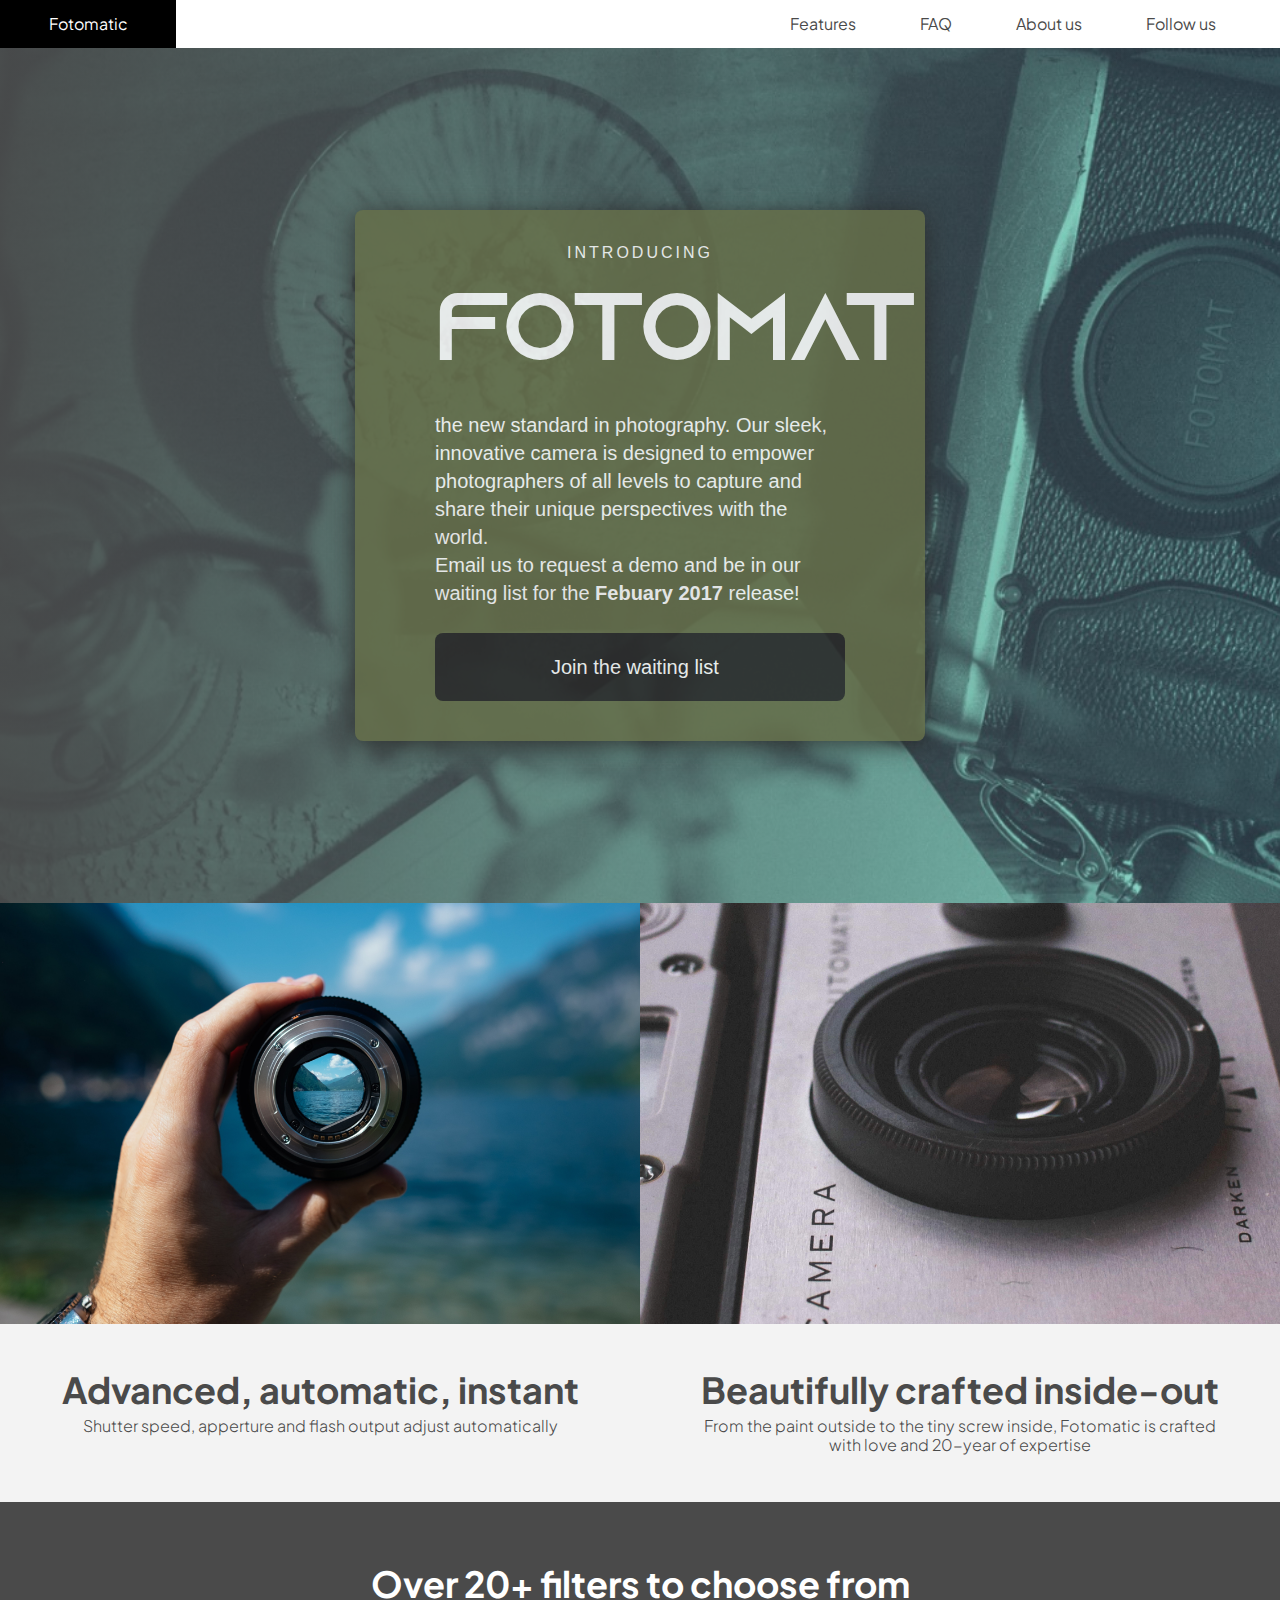
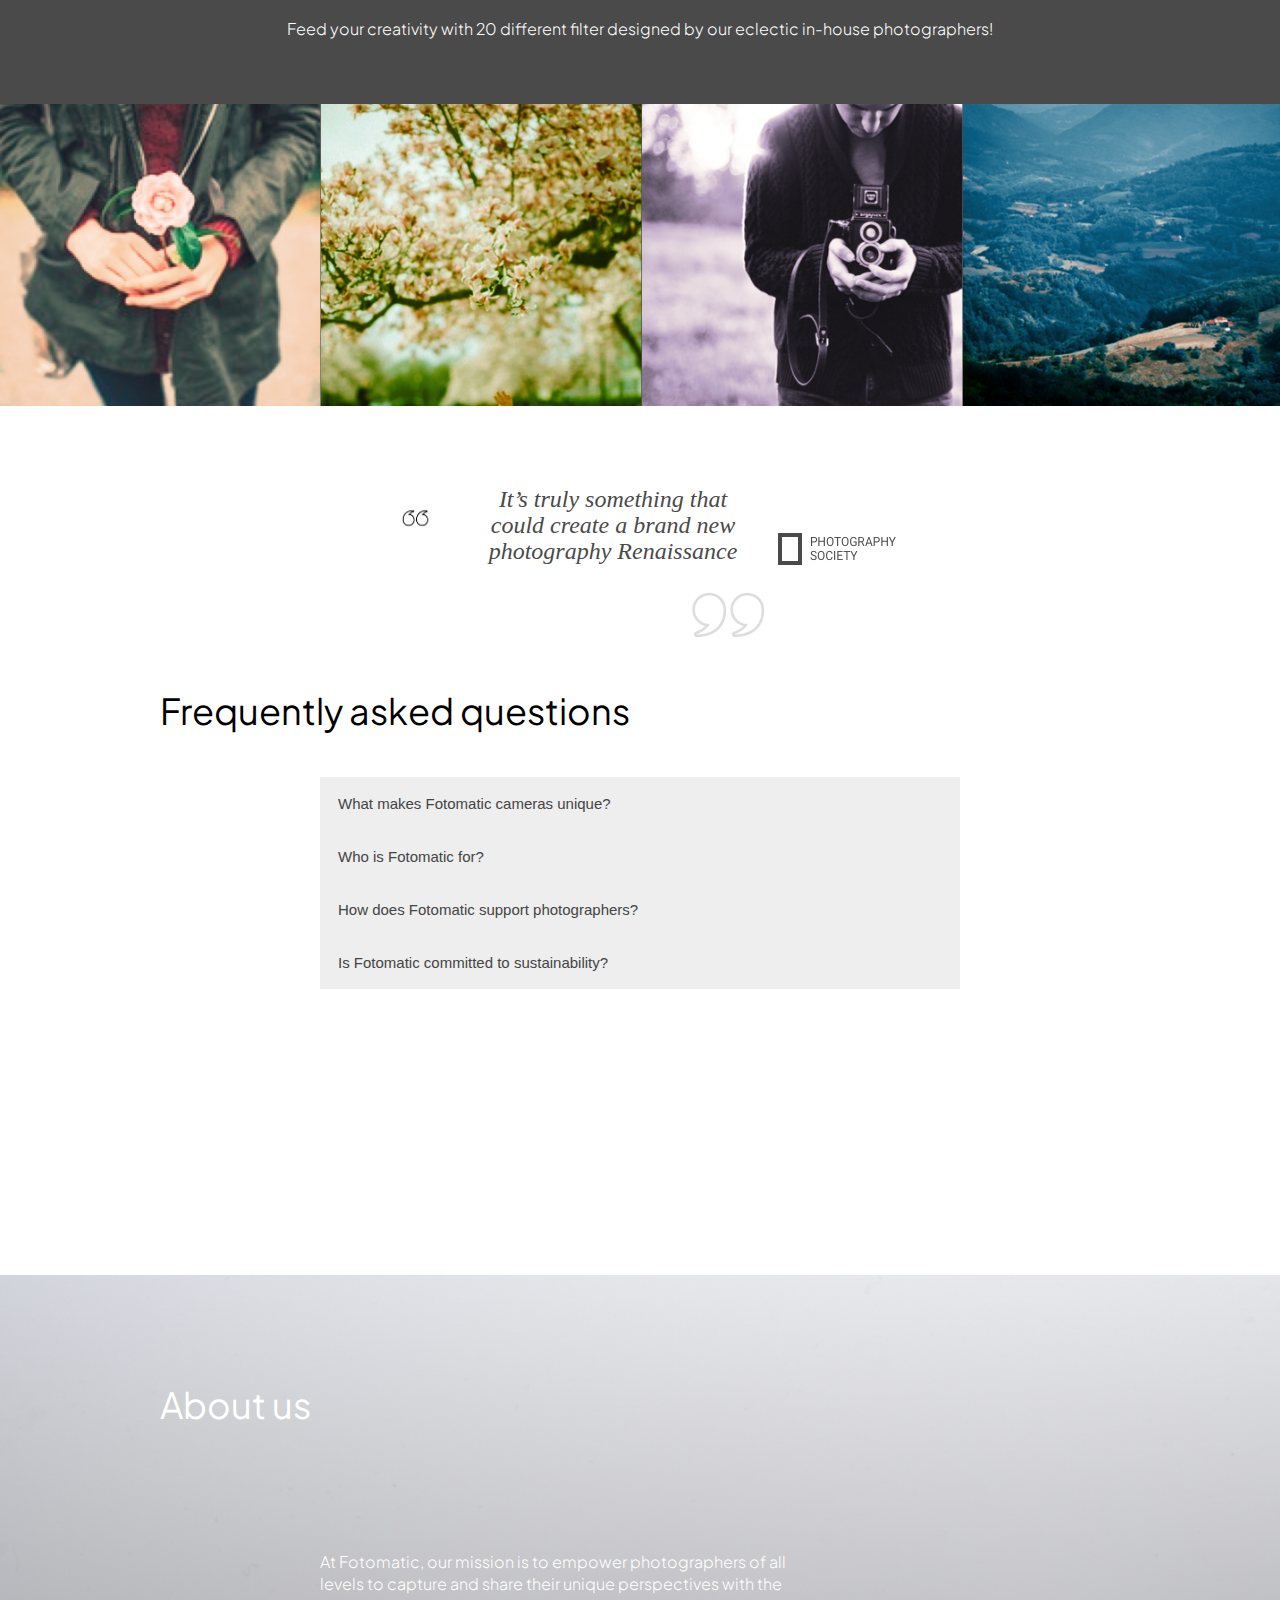
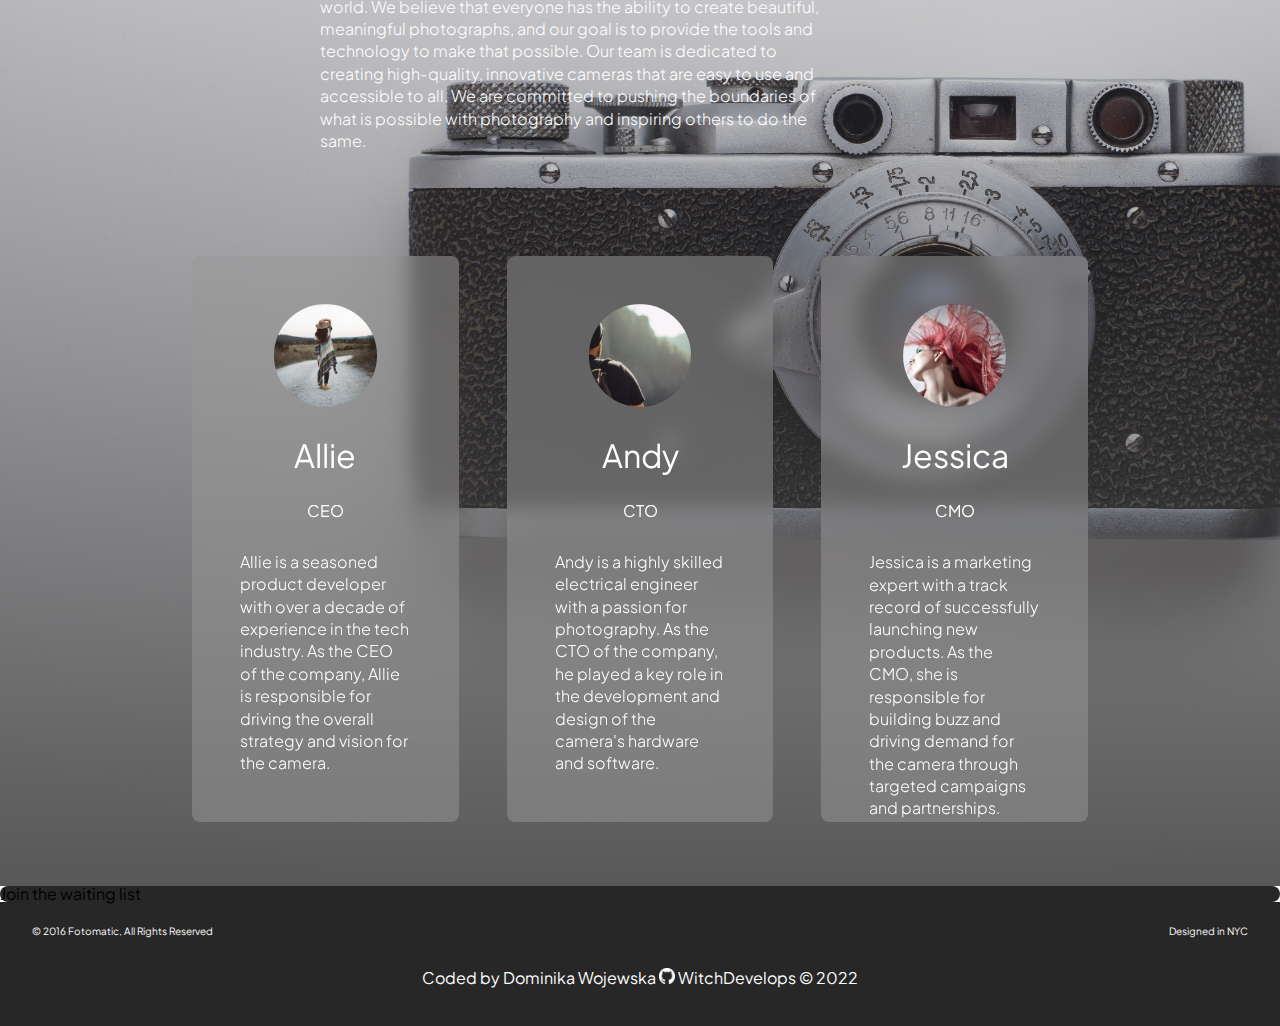
==== index.html @ a083afd8 "Add custom fonts, change hero image" ====
<!DOCTYPE html>
<html lang="en">

<head>
  <meta charset="UTF-8">
  <meta name="viewport" content="width=device-width, initial-scale=1.0">
  <meta http-equiv="X-UA-Compatible" content="ie=edge">
  <title>Fotomatic: Instant format camera</title>
  <link rel="stylesheet" href="./resources/css/reset.css">
  <link rel="stylesheet" href="./resources/css/style.css">
  <!--Custom fonts-->
  <link rel="stylesheet" href="./resources/fonts/stylesheet.css">
  <link rel="preconnect" href="https://fonts.googleapis.com">
  <link rel="preconnect" href="https://fonts.gstatic.com" crossorigin>
  <link href="https://fonts.googleapis.com/css2?family=Plus+Jakarta+Sans:ital,wght@0,400;0,700;1,300&display=swap"
    rel="stylesheet">
</head>

<body>
  <script src="./resources/js/accordion_2.js" type="text/javascript" defer></script>

  <!-- Top navbar -->
  <header>
    <div class="content">
      <a href="index.html" class="desktop logo">Fotomatic</a>

      <!-- desktop navbar style-->
      <nav class="desktop">
        <ul>
          <li><a href="#features-section">Features</a>
          <li><a href="#FAQ">FAQ</a></li>
          <li><a href="#about">About us</a></li>
          <li><a href="https://www.instagram.com/" target="_blank" rel="noopener">Follow us</a></li>
        </ul>
      </nav>
    </div>
  </header>

  <!-- Main Content -->
  <main class="main-content">
    <!-- hero section -->
    <section id="sign-up-section" class="banner">
      <div id="sign-up-cta">
        <div class="content center">
          <div class="header">
            <h2 class="cursive">INTRODUCING</h2>
            <h1 class="striking">FOTOMAT</h1>
          </div>
          <div class="email">
            <p>
              the new standard in photography. Our sleek, innovative camera is designed to empower photographers of all
              levels to capture and share their unique perspectives with the world.</p>
            <p>Email us to request a demo and be in our waiting list for the <strong>Febuary 2017</strong> release!
            </p>
            <div class="button">Join the waiting list</div>
          </div>
        </div>
      </div>
    </section>

    <!-- Features Section -->
    <section id="features-section">
      <div class="feature center">
        <figure>
          <div class="image-container">
            <img src="./resources/images/feature-1.png"
              alt="camera lens being held in a way one can look inside and see the shutter" />
          </div>
          <figcaption class="content">
            <h2>Advanced, automatic, instant</h2>
            <h3>Shutter speed, apperture and flash output adjust automatically</h3>
          </figcaption>
        </figure>
      </div>

      <div class="feature center">
        <figure>
          <div class="image-container">
            <img src="./resources/images/feature-2.png"
              alt="closeup of the camera lens that shows premium craftsmanship" />
          </div>
          <figcaption class="content">
            <h2>Beautifully crafted inside-out</h2>
            <h3>From the paint outside to the tiny screw inside, Fotomatic is crafted with love and 20-year of
              expertise</h3>
          </figcaption>
        </figure>
      </div>
    </section>

    <!-- Filters Section -->
    <section id="filters-section">
      <article class="content center">
        <h2>Over 20+ filters to choose from</h2>
        <h3>Feed your creativity with 20 different filter designed by our eclectic in-house photographers!</h3>
      </article>
      <div class="images-container">
        <figure class="image-container">
          <img src="./resources/images/filter-1.png"
            alt="example of filter 1, looks more soft and rosy. Focus on female hands holding a rose" />
        </figure>
        <figure class="image-container">
          <img src="./resources/images/filter-2.png" alt="example of filter 2, cherry blossom" />
        </figure>
        <figure class="image-container">
          <img src="./resources/images/filter-3.png"
            alt="example of filter 3, purplish tint, man holding a vintage camera" />
        </figure>
        <figure class="image-container extra">
          <img src="./resources/images/filter-4.png" alt="example of filter 4, bluish mountain landscape" />
        </figure>
      </div>
    </section>

    <!-- Quotes Section -->
    <section id="quotes-section">
      <img id="quotation-icon" src="./resources/images/quote-open.png" alt="opening quotation mark icon" />
      <blockquote>
        It’s truly something that could create a brand new photography Renaissance
      </blockquote>
      <img id="photo-society-logo" src="./resources/images/photography-logo.png"
        alt="logo of the Photography Society" />
      <img id="quotation-background" src="./resources/images/quote-close.png" alt="closed quotation mark" aria-hidden>
    </section>

    <!--FAQ section-->
    <section id="FAQ" class="content">
      <h2 class="section-title">Frequently asked questions</h2>

      <!--accordion tabs-->
      <div class="accordionItem">
        <button class="accordionTitle">What makes Fotomatic cameras unique?</button>
        <div class="accordionContent">
          <p>
            Our cameras are designed with the needs and preferences of photographers in mind. We use the latest
            technology and materials to create high-quality, innovative cameras that are easy to use and deliver
            stunning results.
            We also offer a range of features and settings that allow photographers to customize their shooting
            experience
            and capture the perfect image.
          </p>
        </div>
      </div>

      <div class="accordionItem">
        <button class="accordionTitle">Who is Fotomatic for?</button>
        <div class="accordionContent">
          <p>
            Fotomatic is for photographers of all levels, from beginners to professionals. Our cameras are designed to
            be
            accessible and user-friendly, so anyone can pick one up and start taking great photos right away. We also
            offer advanced features and settings for more experienced photographers to get creative and take their
            photography to the next level.
          </p>
        </div>
      </div>

      <div class="accordionItem">
        <button class="accordionTitle">How does Fotomatic support photographers?</button>
        <div class="accordionContent">
          <p>
            At Fotomatic, we believe in building a community of photographers who inspire and support each other. We
            offer
            a range of resources and tools to help photographers improve their skills, share their work, and connect
            with
            others. We also have a dedicated customer support team to answer any questions and provide assistance
            whenever
            needed.
          </p>
        </div>
      </div>

      <div class="accordionItem">
        <button class="accordionTitle">Is Fotomatic committed to sustainability?</button>
        <div class="accordionContent">
          <p>
            Yes, we are committed to using environmentally responsible materials and practices in the development and
            production of our cameras. We also offer a recycling program to ensure that our products have a minimal
            impact
            on the planet.
          </p>
        </div>
      </div>

    </section>

    <!-- About Us section -->
    <section id="about" class="content">
      <h2 class="section-title">About us</h2>
      <h3 class="section-subtitle">At Fotomatic, our mission is to empower photographers of all levels to capture and
        share their unique perspectives with the world. We believe that everyone has the ability to create beautiful,
        meaningful
        photographs, and our goal is to provide the tools and technology to make that possible. Our team is dedicated to
        creating high-quality, innovative cameras that are easy to use and accessible to all. We are committed to
        pushing the boundaries of what is possible with photography and inspiring others to do the same.</h3>
      <div class="team-cards">
        <div class="person-card image-container">
          <img src="./resources/images/staff/jessica.png" alt="woman with pink hair" />
          <h4 class="person-name">Allie</h4>
          <p>CEO</p>
          <h3>Allie is a seasoned product developer with over a decade of experience in the tech industry. As the
            <strong>CEO</strong> of the company, Allie is responsible for driving the overall strategy and vision for
            the camera.
          </h3>
        </div>
        <div class="person-card image-container">
          <img src="./resources/images/staff/andy.png"
            alt="man from behind, wearing a beanie and looking at a mountainrange" />
          <h4 class="person-name">Andy</h4>
          <p>CTO</p>
          <h3>Andy is a highly skilled electrical engineer with a passion for photography. As the CTO of the company, he
            played a key role in the development and design of the camera's hardware and software.</h3>
        </div>
        <div class="person-card image-container">
          <img src="./resources/images/staff/allie.png" alt="woman in a poncho, standing on a dirt road" />
          <h4 class="person-name">Jessica</h4>
          <p>CMO</p>
          <h3>Jessica is a marketing expert with a track record of successfully launching new products. As the CMO, she
            is responsible for building buzz and driving demand for the camera through targeted campaigns and
            partnerships.</h3>
        </div>
      </div>
    </section>

    <!--second cta-->
    <!--fix it-->
    <div class="content">
      <div class="button">Join the waiting list</div>
    </div>

  </main>
  <!-- Footer -->
  <footer>
    <div class="content">
      <span class="copyright">© 2016 Fotomatic, All Rights Reserved</span>
      <span class="location">Designed in NYC</span>
    </div>
    <p>Coded by Dominika Wojewska
      <a href="https://github.com/WitchDevelops" target="_blank" rel="noreferrer noopener">
        <span>
          <img id="GitHub-logo" src="./resources/images/pngfind.com-github-logo-png-1766942.png" alt="GitHub logo" />
        </span> WitchDevelops
      </a> © 2022
    </p>
  </footer>

</body>

</html>
---- resources/css/style.css ----
@import url('https://fonts.googleapis.com/css2?family=Plus+Jakarta+Sans:ital,wght@0,400;0,700;1,300&display=swap');

/********************** variables **********************/
:root {
  --darkest-brown: #282727;
  --dark-brown: #4a4a4a;
  --light-brown: #979797;
  --lightest-brown: #c6c1c1;
  --light-peach: #f3f3f3;
  --olive-green: #656e49;

  --ff-fancy: "azonixregular", Arial, sans-serif;
  --ff-main: "Plus Jakarta Sans", sans-serif;
}

/********************** styles **********************/

html {
  font-family: var(--ff-main);
  font-size: 16px;
  scroll-behavior: smooth;
  overflow-x: hidden;
}

/********************** typography **********************/

h1 {
  font-family: var(--ff-fancy);
  font-size: 6rem;
  text-align: center;
}

h2 {
  font-size: 2.25rem;
}

h3 {
  font-size: 1rem;
  line-height: 1.4;
  font-weight: 300;
}

/********************** sections **********************/

.section-title {
  padding: 3rem 10rem;
}

.section-subtitle {
  width: 40%;
  padding: 3rem 20rem;
  text-align: left;
  margin-left: 0 !important;
}

/********************** buttons **********************/

.button {
  border-radius: 8px;
  background-color: var(--darkest-brown);
  color: var(--white);
}

.button:hover,
.button:active {
  background-color: var(--dark-brown);
  cursor: pointer;
}

/********************** images **********************/

.image-container {
  overflow: hidden;
}

.image-container img {
  display: block;
}

.image-container:hover {
  transform: scale(1.2);
  border-radius: 8px;
  transition: all 200ms ease-out;
}

.image-container:not(:hover) {
  transition: all 200ms ease-in;
}

/********************** nav bar **********************/

header {
  position: fixed;
  top: 0;
  width: 100vw;
  background-color: var(--light-peach);
  z-index: 1;
  transition: top 0.3s;

}

header .content {
  display: flex;
  align-items: center;
  height: 3rem;
  background-color: white;
}

header .logo {
  width: 7rem;
  height: 3rem;
  display: flex;
  justify-content: center;
  align-items: center;
  margin-right: auto;
  padding: 0 2rem;
  background-color: black;
  color: white;
}

header nav ul {
  display: flex;
  height: 3rem;
  padding: 0 2rem;
}

nav li {
  padding: 0 2rem;
  height: 3rem;
  display: flex;
  justify-content: center;
  align-items: center;
}

nav ul li:hover {
  background-color: black;
  color: white;
}

nav a {
  font-size: 1rem;
  color: var(--dark-brown);
}

header a:active,
header a:hover {
  color: white;
  background-color: black;
}

/********************** hero **********************/ 

.banner {
  width: 100vw;
  position: relative;
  top: 3rem;
  background-image:
    linear-gradient(to left, rgba(136, 173, 215, 0), rgba(74, 74, 74, 0.9)),
    url('../images/Hero.png');
  background-position: center;
  background-repeat: no-repeat;
  background-size: cover;
}






/* hero Section */

#sign-up-section {
  display: flex;
  justify-content: flex-start;
  align-items: flex-start;
  height: 95vh;
}

#sign-up-cta {
  padding: 0 5rem 2.5rem 5rem;
  border-radius: 8px;
  background-color: var(--olive-green);
  opacity: 85%;
  -webkit-box-shadow: 0px 4px 24px 0px rgba(40, 39, 39, 1);
  -moz-box-shadow: 0px 4px 24px 0px rgba(40, 39, 39, 1);
  box-shadow: 0px 4px 24px 0px rgba(40, 39, 39, 1);
  margin: auto;
}

#sign-up-cta:hover {
  opacity: 100%;
}

#sign-up-cta .content {
  width: 25.625rem;
  margin-top: 2rem;
  font-family: "Roboto", sans-serif;
  font-size: 1.25rem;
  line-height: 1.4;
  color: white;
}

#sign-up-cta strong {
  font-weight: bold;
}

#sign-up-cta .cursive {
  letter-spacing: 3px;
  font-size: 1rem;
  text-align: center;
}

#sign-up-cta .striking {
  font-family: "azonixregular", Arial, sans-serif;
  padding-bottom: .75rem;
  text-align: center;
}

#sign-up-cta .button {
  margin-top: 1.625rem;
  padding: 1.25rem 7.25rem;
}

/* Features Section */

#features-section {
  display: flex;
  justify-content: space-between;
  background-color: var(--light-peach);
}

.feature {
  flex-shrink: 1;
  width: 50%;
}

.feature .image-container {
  flex-shrink: 1;
  align-items: center;
  justify-content: center;

}

.feature .image-container img {
  width: 100%;
}

.feature .content {
  padding: 3rem;
  text-align: center;
}

.feature h2 {
  padding-bottom: .5rem;
  font-size: 2.25rem;
  font-weight: bold;
  color: var(--dark-brown);
}

.feature h3 {
  font-size: 1rem;
  line-height: 1.2;
  font-weight: 300;
  color: var(--dark-brown)
}

@media only screen and (max-width: 890px) {
  .feature h2 {
    font-size: 1.125rem;
    line-height: 1.3;
    font-weight: normal;
  }

  .feature h3 {
    font-size: .875rem;
    line-height: 1.4;
  }
}

@media only screen and (max-width: 760px) {
  #features-section {
    flex-flow: column;
    padding: 0;
  }

  .feature {
    margin: 0;
    padding: 1.25rem 1rem 0 1rem;
  }
}

/* Filters Section */

#filters-section {
  background-color: var(--dark-brown);
}

#filters-section .content {
  padding: 4rem;
  text-align: center;
}

#filters-section .content h2 {
  font-size: 2.25rem;
  font-weight: bold;
  color: white;
}

#filters-section .content h3 {
  font-size: 1rem;
  line-height: 1.4;
  font-weight: 300;
  color: white;
  margin-top: 1rem;
}

#filters-section .images-container {
  display: flex;
}

#filters-section .images-container img {
  width: 100%;
}

@media only screen and (max-width: 760px) {
  #filters-section {
    padding: 1.5rem 0 0 0;
  }

  #filters-section .content {
    margin-bottom: 1rem;
  }

  #filters-section .content h2 {
    padding-bottom: .625rem;
    font-size: 1.125rem;
    line-height: 1.3;
    font-weight: normal;
  }

  #filters-section .content h3 {
    font-size: .875rem;
    line-height: 1.4;
  }

  #filters-section .images-container {
    padding: 0;
  }

  #filters-section .extra {
    display: none;
  }
}

/* Quotes Section */

/* section container */
#quotes-section {
  width: 40vw;
  margin: 5rem auto !important;
  display: grid;
  grid-template-columns: 1fr 10fr 1fr;
  gap: 2rem;
  margin: auto;
  align-items: center;
  justify-items: center;
}

#quotation-background {
  position: absolute;
  z-index: -1;
  height: 20%;
  opacity: 0.9;
  transform: translate(90px, 90px);
}

/* text element */
blockquote {
  font-family: "Palatino", serif;
  font-size: 1.5rem;
  line-height: 1.1;
  font-style: italic;
  color: var(--dark-brown);
  text-align: center;
}

/* quotation mark */
#quotation-icon {
  max-height: 4rem;
  align-self: start;
  justify-self: end;
}

/* logo */
#photo-society-logo {
  align-self: end;
  justify-self: end;
}

/*
@media only screen and (max-width: 760px) {
  #quotes-section content {
    padding: 1.875rem .625rem;
  }

  #quotes-section .quote {
    font-size: 1.5rem;
    line-height: 1.4;
  }

  #quotes-section quote-citation {
    display: block;
    padding-top: 1rem;
    margin: auto;
  }
}
*/

/* FAQ section */

#FAQ {
  height: 70vh;
}

/* Style the buttons that are used to open and close the accordion panel */

.accordionTitle {
  background-color: #eee;
  color: #444;
  cursor: pointer;
  width: 50%;
  padding: 18px;
  border: none;
  text-align: left;
  outline: none;
  font-size: 15px;

  display: block;
  margin: auto;
}

.accordionTitle:hover {
  background-color:rgba(74, 74, 74, 0.9);
  color: white;
}

.accordionContent {
  font-family: inherit;
  padding: 0 1.5rem;
  background-color: white;
  transition: max-height 0.2s ease-out;
  width: 50%;
  margin: auto;
}

.accordionContent p {
  padding: 2rem;
  line-height: 1.5rem;
}

.accordionTitle + .accordionContent {
	display: none;
}

.accordionTitle.is-open + .accordionContent {
	display: block;
}

/* about us section */

#about {
  width: 100vw;
  background-image:
    linear-gradient(to bottom, rgba(136, 173, 215, 0), rgba(74, 74, 74, 0.9)),
    url('../images/pexels-alex-andrews-1203803.jpg');
  background-repeat: no-repeat;
  background-size: cover;
  color: white;
}

@media screen and (min-width: 430px) {
  #about {
    padding: 4rem 0;
  }
}


#about h3 {

  margin: 2rem auto 3.5rem auto;
}

/* flex container */
.team-cards {
  display: flex;
  flex-direction: column;
  align-content: center;
  align-items: center;
  width: 70%;
  margin: auto;
}


@media screen and (min-width: 430px) {
  .team-cards {
    flex-direction: row;
    justify-content: space-around;
    gap: 3rem;
  }
}

.person-card {
  background-color: rgba(151, 151, 151, 0.5);
  -webkit-backdrop-filter: blur(10px);
  backdrop-filter: blur(10px);
  border-radius: 8px;
  padding: 3rem;
  height: 470px;
  width: 30%;
}

.person-card img {
  border-radius: 50%;
  width: 60%;
  max-width: 250px;
  height: auto;
  margin: auto;
}

.person-name {
  color: white;
  margin-top: 2rem;
  font-size: 2rem;
  font-family: inherit;
  text-align: center;
}

.person-card p {
  margin-top: 2rem;
  text-align: center;
}

.person-card h3 {
  text-align: left;
}





/* ipad!!! 

@media screen and (min-width: 430px) {
  .person-card {
    padding: 2rem;
    width: 30%;
  }
}

#about .team-cards .person-card h3 {
  text-align: left;
  margin-top: 1.5rem;
  font-size: 1rem;
}

p {
  margin-top: 2rem;
} */

/* Footer */

footer {
  background-color: var(--darkest-brown);
  padding: 1.5rem 2rem;
}

footer .content {
  color: white;
  display: flex;
  font-size: .75rem;
  padding-bottom: 1rem;
}

footer .copyright {
  flex-grow: 1;
}

footer p {
  color: white;
  text-align: center;
  padding: 1rem;
}

footer a {
  color: white;
}

footer a:hover,
footer a:active {
  color: var(--lightest-brown);
}

#GitHub-logo {
  height: 1rem;
}

@media only screen and (min-width: 760px) {
  footer .content {
    font-size: .625rem;
  }
}
---- resources/fonts/stylesheet.css ----
/*! Generated by Font Squirrel (https://www.fontsquirrel.com) on January 3, 2023 */

@font-face {
    font-family: 'azonixregular';
    src: url('azonix-webfont.woff2') format('woff2'),
         url('azonix-webfont.woff') format('woff');
    font-weight: normal;
    font-style: normal;

}
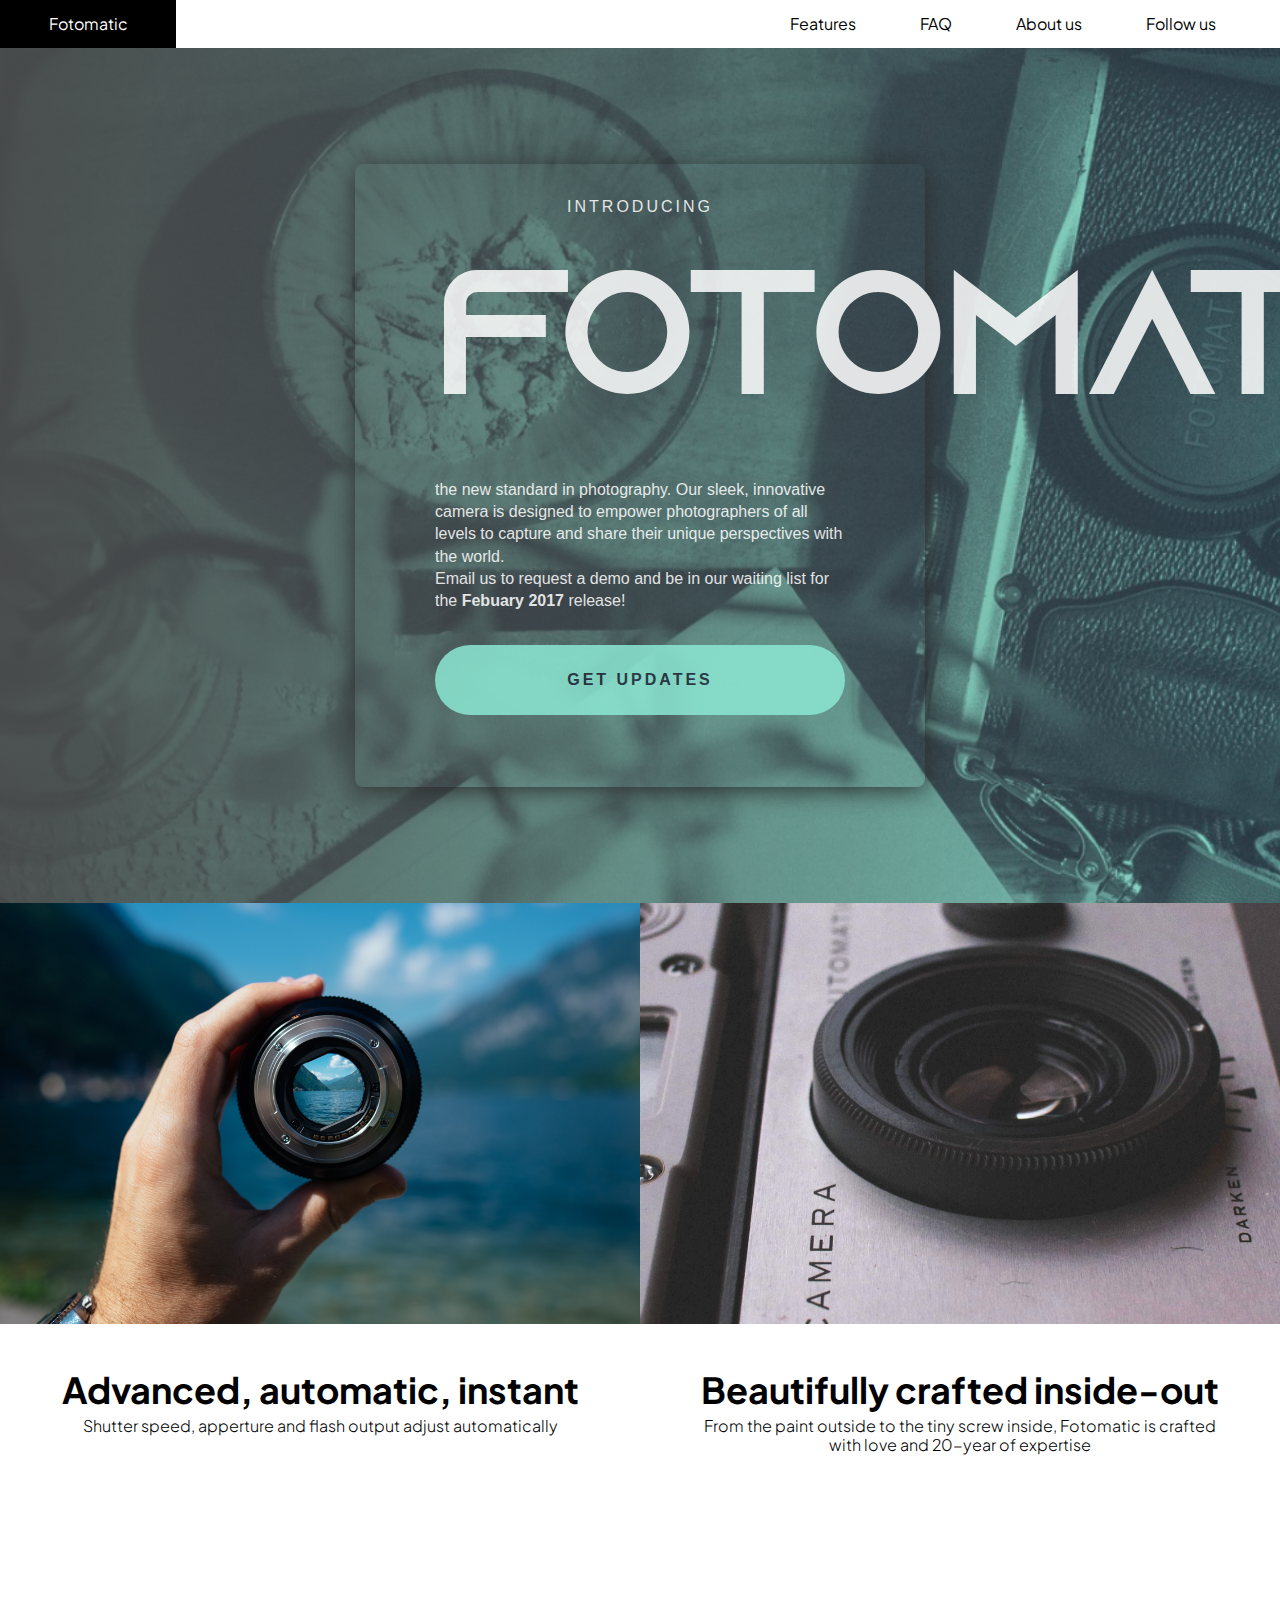
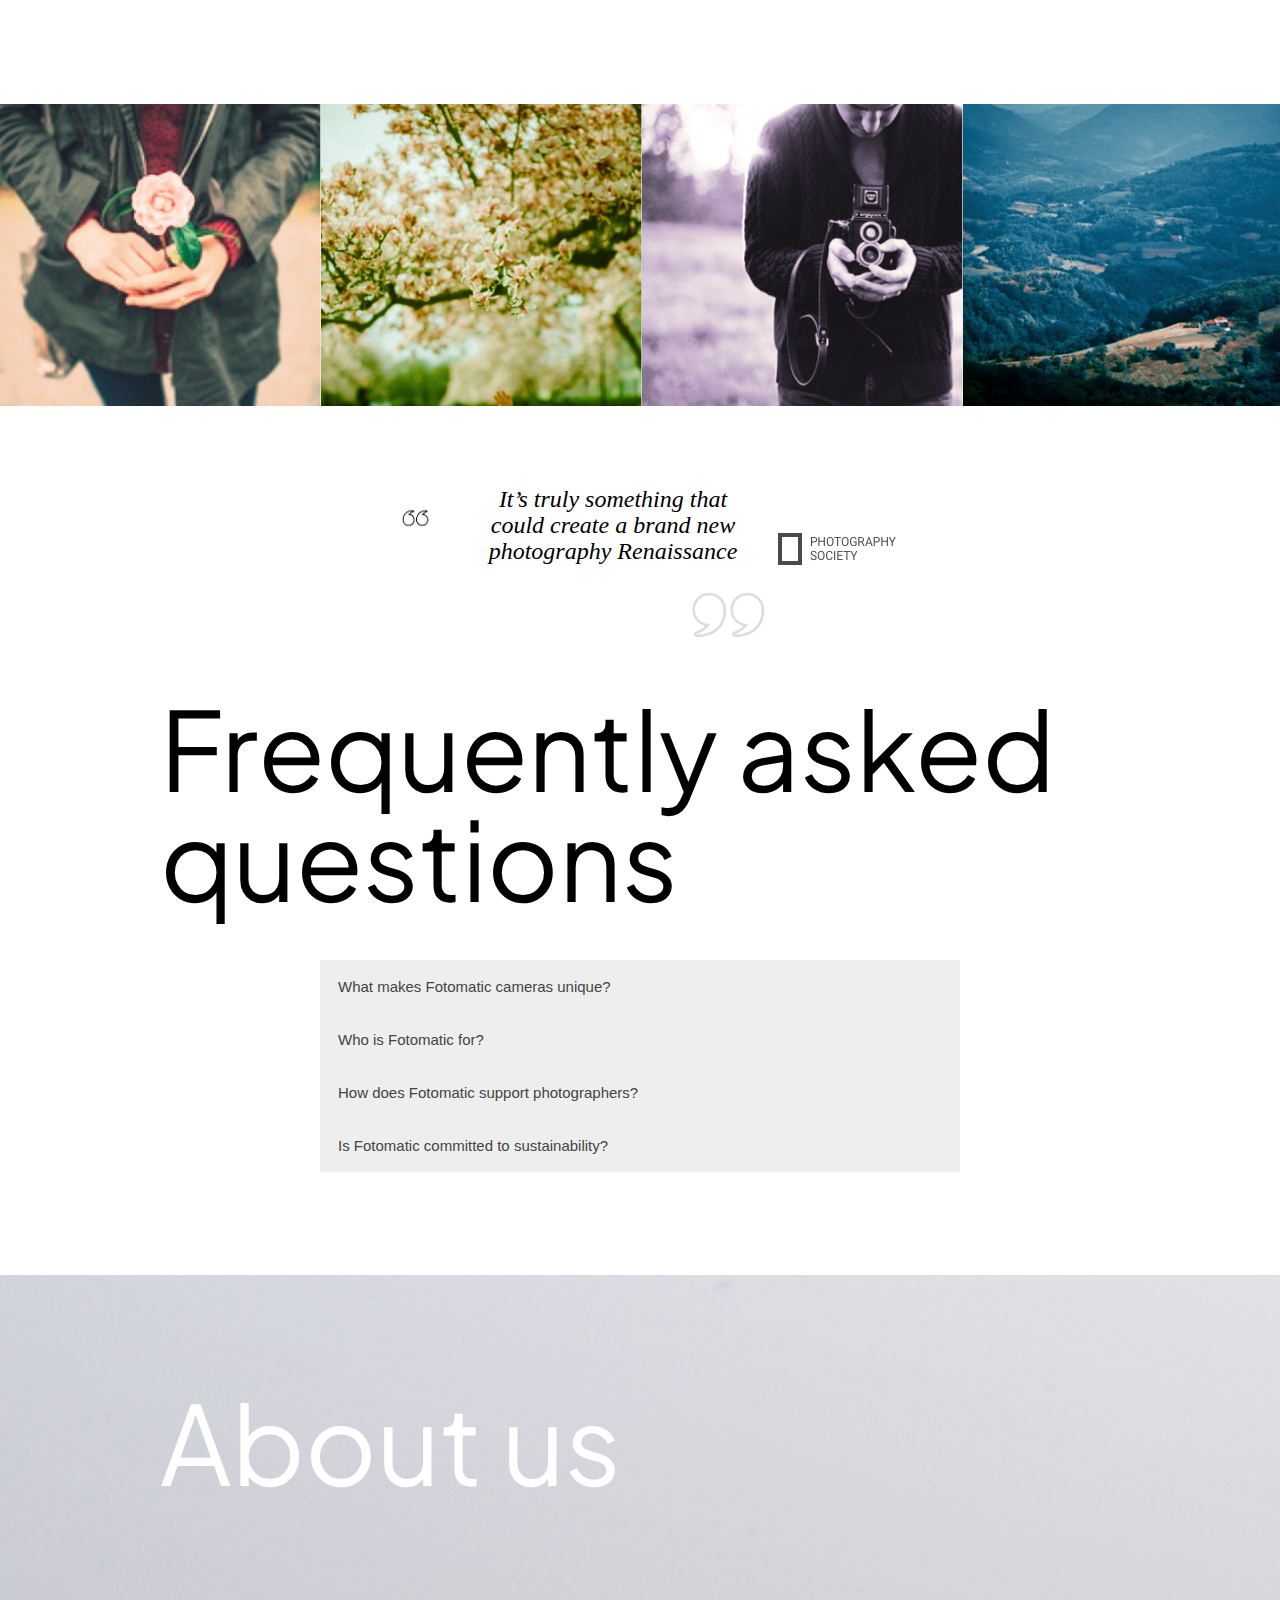
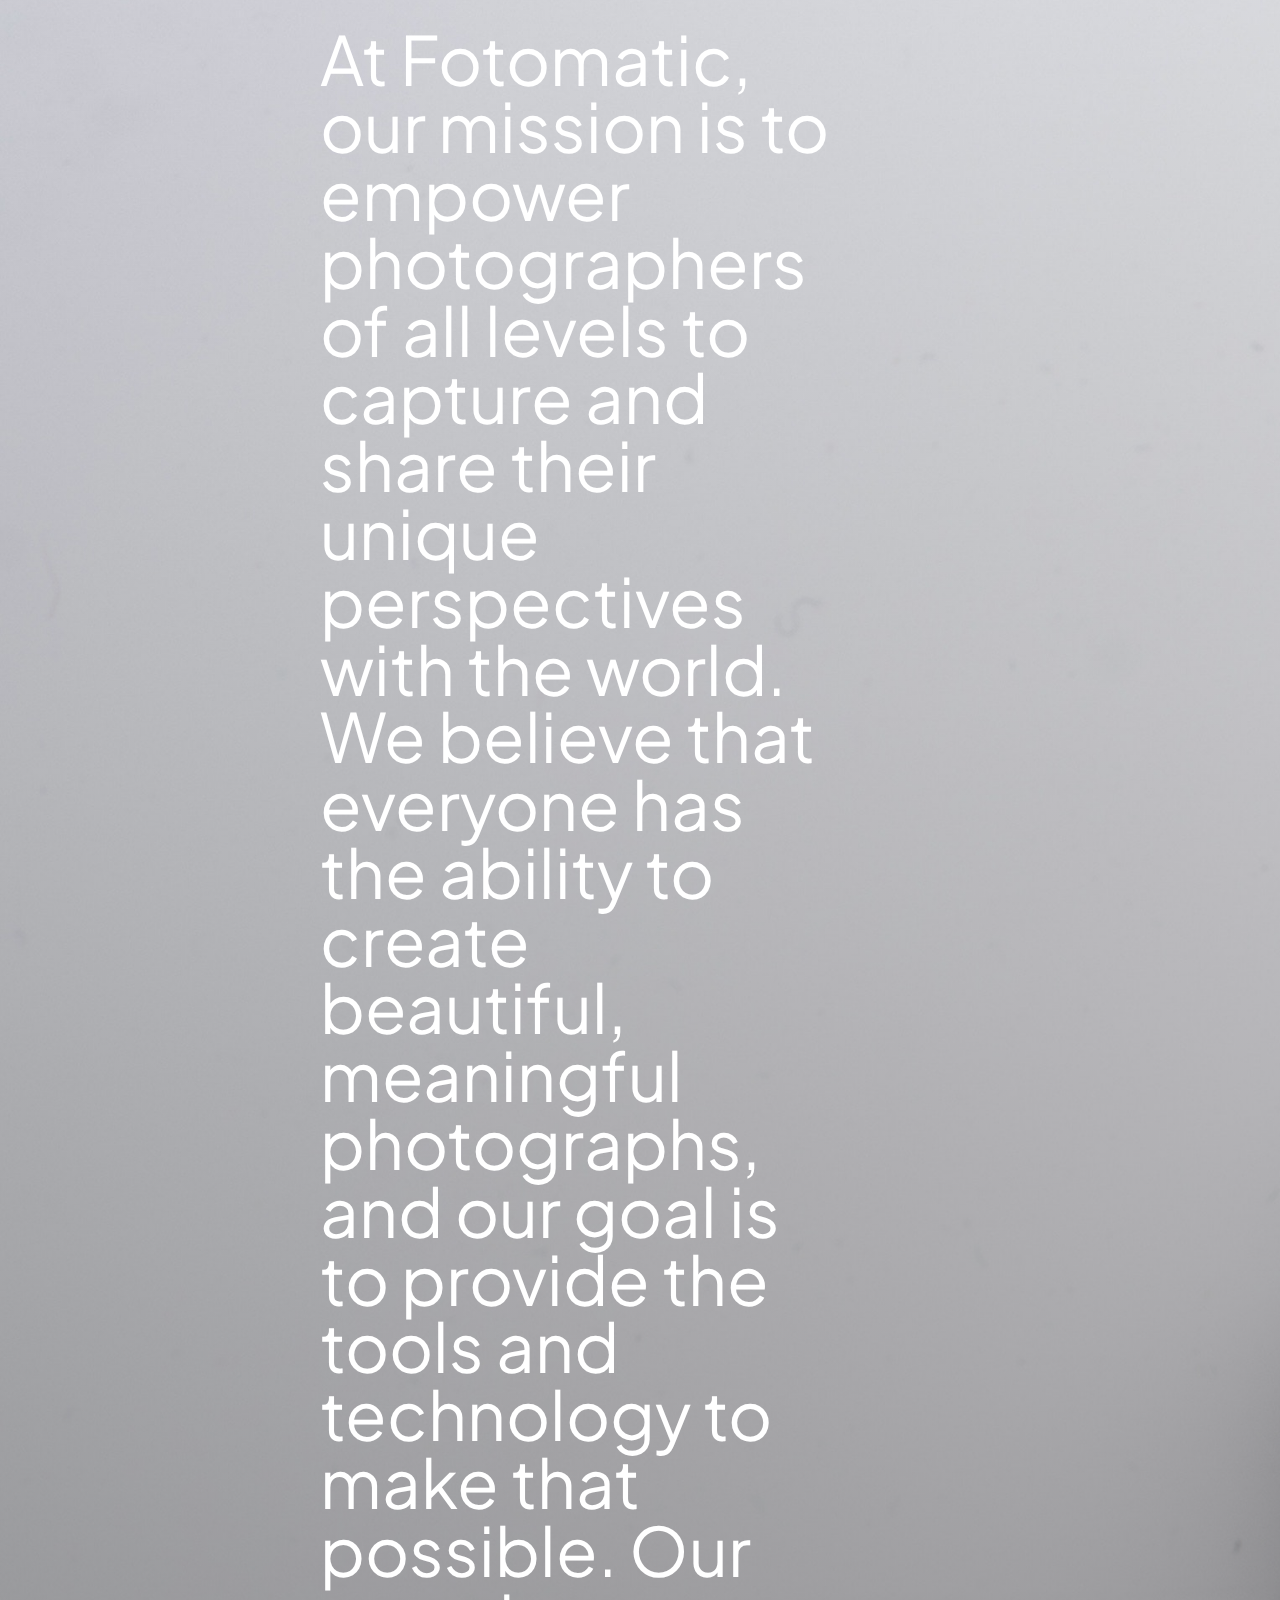
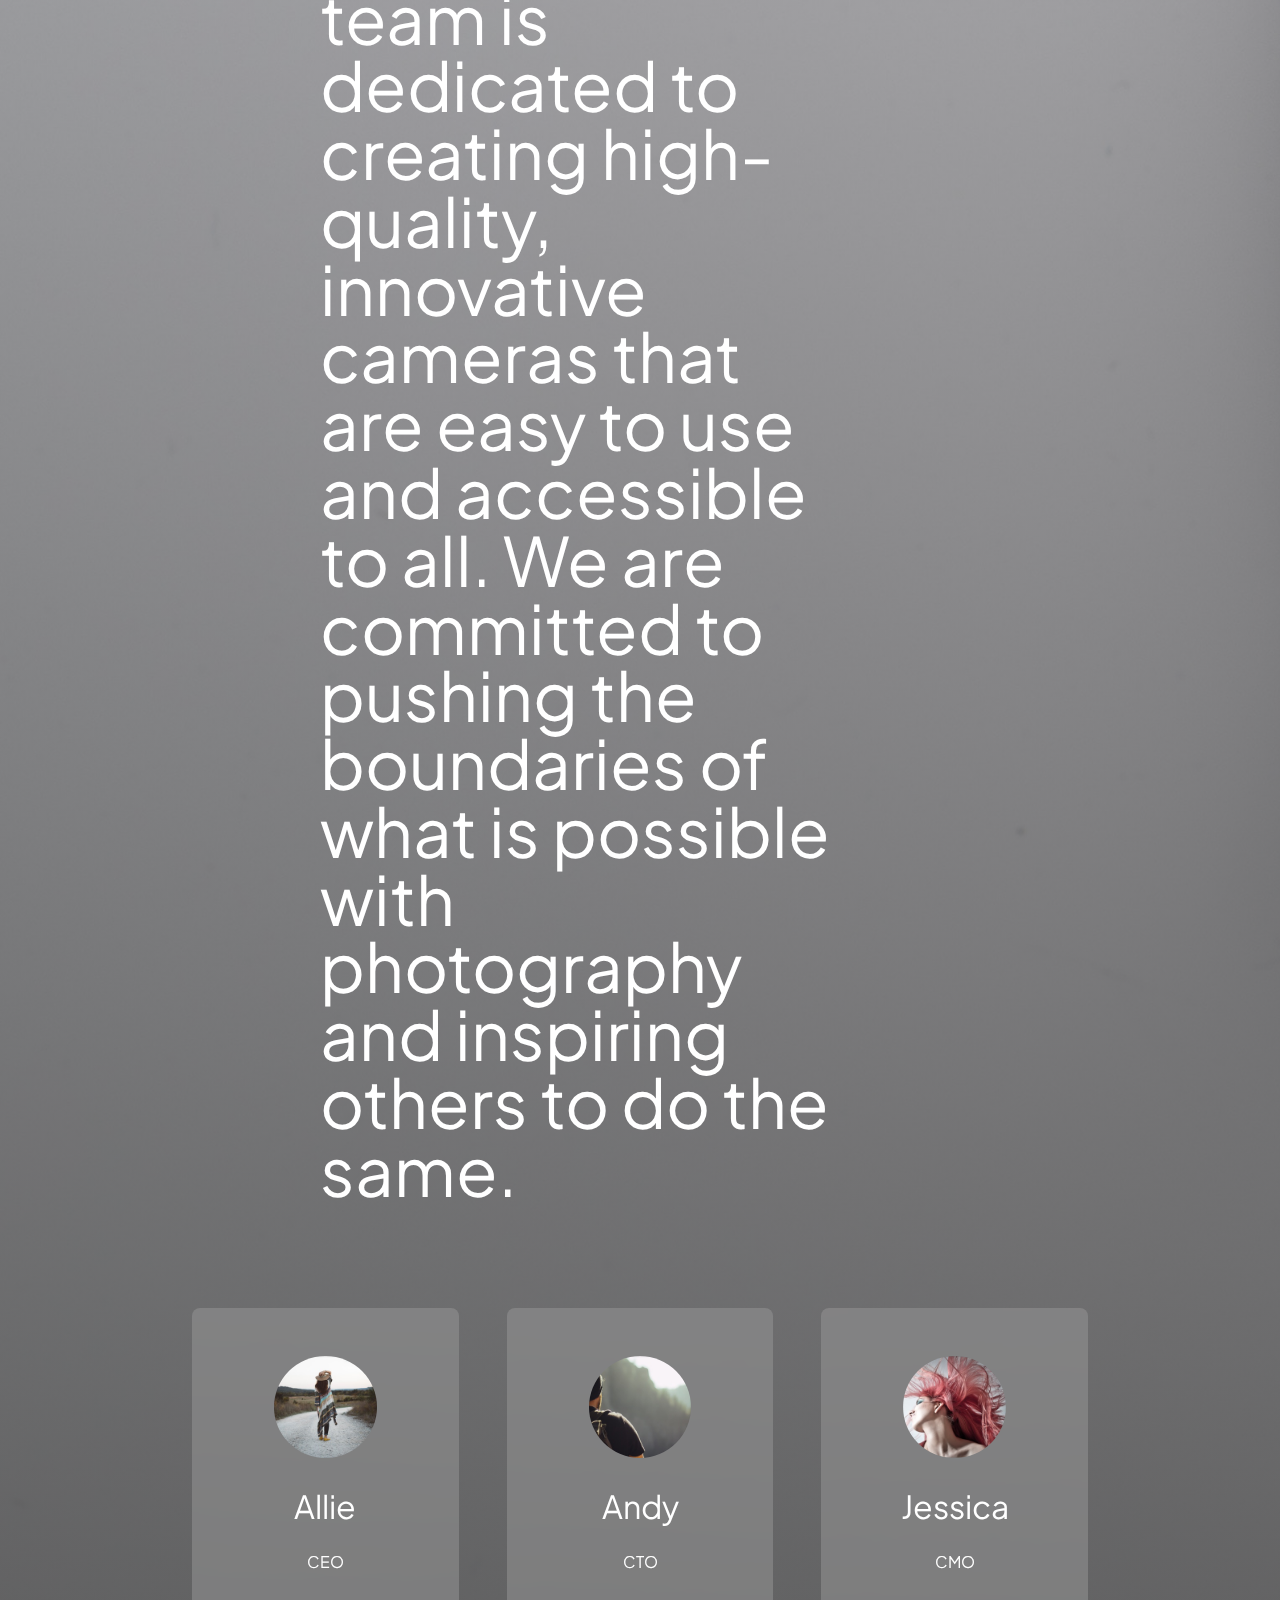
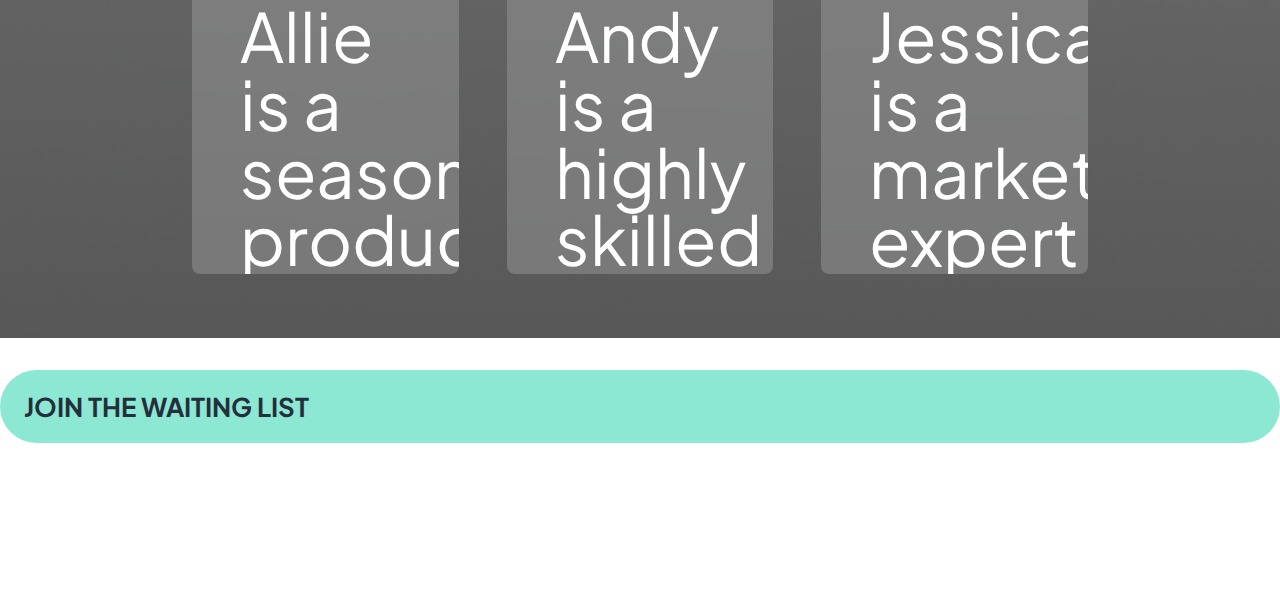
==== commit efc94c0a: "Added animations to hero section" ====
--- a/index.html
+++ b/index.html
@@ -43,16 +43,16 @@
       <div id="sign-up-cta">
         <div class="content center">
           <div class="header">
-            <h2 class="cursive">INTRODUCING</h2>
-            <h1 class="striking">FOTOMAT</h1>
+            <h2 class="accent">INTRODUCING</h2>
+            <h1 class="striking focus-in-contract">FOTOMAT</h1>
           </div>
           <div class="email">
-            <p>
+            <p class="scale-in-center-d2">
               the new standard in photography. Our sleek, innovative camera is designed to empower photographers of all
               levels to capture and share their unique perspectives with the world.</p>
-            <p>Email us to request a demo and be in our waiting list for the <strong>Febuary 2017</strong> release!
+            <p class="scale-in-center-d3">Email us to request a demo and be in our waiting list for the <strong>Febuary 2017</strong> release!
             </p>
-            <div class="button">Join the waiting list</div>
+            <div class="button accent scale-in-center-d4">Get updates</div>
           </div>
         </div>
       </div>
--- a/resources/css/style.css
+++ b/resources/css/style.css
@@ -2,43 +2,158 @@
 
 /********************** variables **********************/
 :root {
-  --darkest-brown: #282727;
-  --dark-brown: #4a4a4a;
-  --light-brown: #979797;
-  --lightest-brown: #c6c1c1;
-  --light-peach: #f3f3f3;
-  --olive-green: #656e49;
+
+  /* color variables */
+  --off-white: #F8FDFE;
+  --grey-light: #E3E3E4;
+  --accent: #8CE8D3;
+  --accent-hover: #26BC98;
+  --off-black: #242F3C;
+
+  /* font variables */
 
   --ff-fancy: "azonixregular", Arial, sans-serif;
   --ff-main: "Plus Jakarta Sans", sans-serif;
+
+  --fw-thin: 300;
+  --fw-regular: 400;
+  --fw-bold: 700;
 }
 
 /********************** styles **********************/
 
 html {
   font-family: var(--ff-main);
+  font-weight: var(--fw-regular);
   font-size: 16px;
   scroll-behavior: smooth;
   overflow-x: hidden;
 }
 
 /********************** typography **********************/
+/* type sizes using golden ratio */
 
 h1 {
   font-family: var(--ff-fancy);
-  font-size: 6rem;
-  text-align: center;
+  font-size: 11.089rem;
+  text-align: center;
+
 }
 
 h2 {
-  font-size: 2.25rem;
+  font-size: 6.854rem;
 }
 
 h3 {
+  font-size: 4.236rem;
+}
+
+h4 {
+  font-size: 2.618rem;
+}
+
+p {
   font-size: 1rem;
-  line-height: 1.4;
-  font-weight: 300;
-}
+}
+
+/********************** animations **********************/
+
+.focus-in-contract {
+	-webkit-animation: focus-in-contract 0.7s cubic-bezier(0.250, 0.460, 0.450, 0.940) 0.5s both;
+	        animation: focus-in-contract 0.7s cubic-bezier(0.250, 0.460, 0.450, 0.940) 0.5s both;
+}
+
+ /* ----------------------------------------
+ * animation focus-in-contract
+ * ---------------------------------------- */
+
+ @-webkit-keyframes focus-in-contract {
+  0% {
+    letter-spacing: 1em;
+    -webkit-filter: blur(12px);
+            filter: blur(12px);
+    opacity: 0;
+  }
+  100% {
+    -webkit-filter: blur(0px);
+            filter: blur(0px);
+    opacity: 1;
+  }
+}
+@keyframes focus-in-contract {
+  0% {
+    letter-spacing: 1em;
+    -webkit-filter: blur(12px);
+            filter: blur(12px);
+    opacity: 0;
+  }
+  100% {
+    -webkit-filter: blur(0px);
+            filter: blur(0px);
+    opacity: 1;
+  }
+}
+
+ /* ----------------------------------------
+ * animation scale-in-center
+ * ---------------------------------------- */
+
+.scale-in-center {
+	-webkit-animation: scale-in-center 0.5s cubic-bezier(0.250, 0.460, 0.450, 0.940) 1s both;
+	        animation: scale-in-center 0.5s cubic-bezier(0.250, 0.460, 0.450, 0.940) 1s both;
+}
+
+/* delayed by 2 seconds */
+
+.scale-in-center-d2 {
+	-webkit-animation: scale-in-center 0.5s cubic-bezier(0.250, 0.460, 0.450, 0.940) 2s both;
+	        animation: scale-in-center 0.5s cubic-bezier(0.250, 0.460, 0.450, 0.940) 2s both;
+}
+
+/* delayed by 3 seconds */
+
+.scale-in-center-d3 {
+	-webkit-animation: scale-in-center 0.5s cubic-bezier(0.250, 0.460, 0.450, 0.940) 3s both;
+	        animation: scale-in-center 0.5s cubic-bezier(0.250, 0.460, 0.450, 0.940) 3s both;
+}
+
+/* delayed by 4 seconds */
+
+.scale-in-center-d4 {
+	-webkit-animation: scale-in-center 0.5s cubic-bezier(0.250, 0.460, 0.450, 0.940) 4s both;
+	        animation: scale-in-center 0.5s cubic-bezier(0.250, 0.460, 0.450, 0.940) 4s both;
+}
+
+ @-webkit-keyframes scale-in-center {
+  0% {
+    -webkit-transform: scale(0);
+            transform: scale(0);
+    opacity: 1;
+  }
+  100% {
+    -webkit-transform: scale(1);
+            transform: scale(1);
+    opacity: 1;
+  }
+}
+@keyframes scale-in-center {
+  0% {
+    -webkit-transform: scale(0);
+            transform: scale(0);
+    opacity: 1;
+  }
+  100% {
+    -webkit-transform: scale(1);
+            transform: scale(1);
+    opacity: 1;
+  }
+}
+
+
+
+
+
+
 
 /********************** sections **********************/
 
@@ -56,16 +171,24 @@
 /********************** buttons **********************/
 
 .button {
-  border-radius: 8px;
-  background-color: var(--darkest-brown);
-  color: var(--white);
+  padding: 1.5rem;
+  margin: 2rem 0;
+  font-size: 1.618rem;
+  font-weight: var(--fw-bold);
+  text-transform: uppercase;
+  background-color: var(--accent);
+  color: var(--off-black);
+  border-radius: 99px;
 }
 
 .button:hover,
 .button:active {
-  background-color: var(--dark-brown);
+  background-color: var(--accent-hover);
   cursor: pointer;
 }
+
+
+
 
 /********************** images **********************/
 
@@ -200,26 +323,23 @@
   color: white;
 }
 
-#sign-up-cta strong {
-  font-weight: bold;
-}
-
-#sign-up-cta .cursive {
+strong {
+  font-weight: var(--fw-bold);
+}
+
+.accent {
   letter-spacing: 3px;
   font-size: 1rem;
   text-align: center;
 }
 
-#sign-up-cta .striking {
+.striking {
   font-family: "azonixregular", Arial, sans-serif;
   padding-bottom: .75rem;
   text-align: center;
 }
 
-#sign-up-cta .button {
-  margin-top: 1.625rem;
-  padding: 1.25rem 7.25rem;
-}
+
 
 /* Features Section */
 
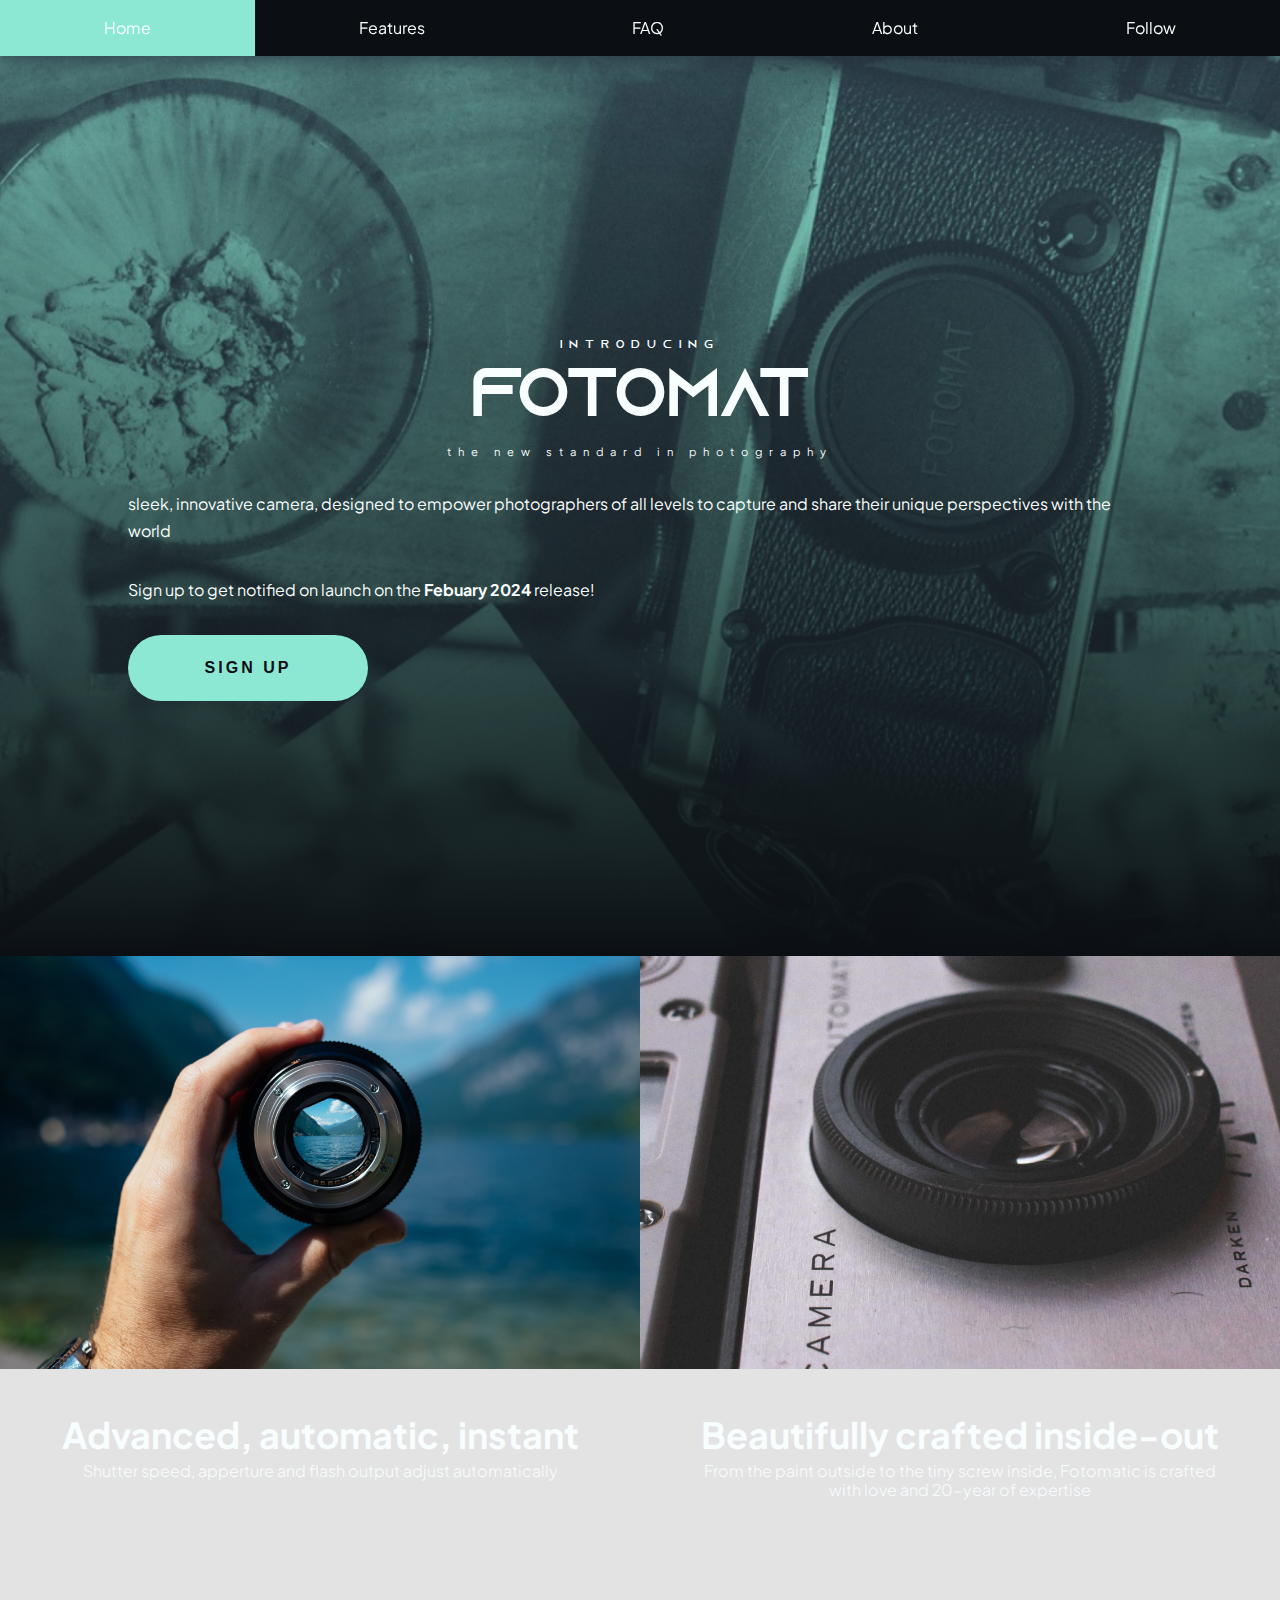
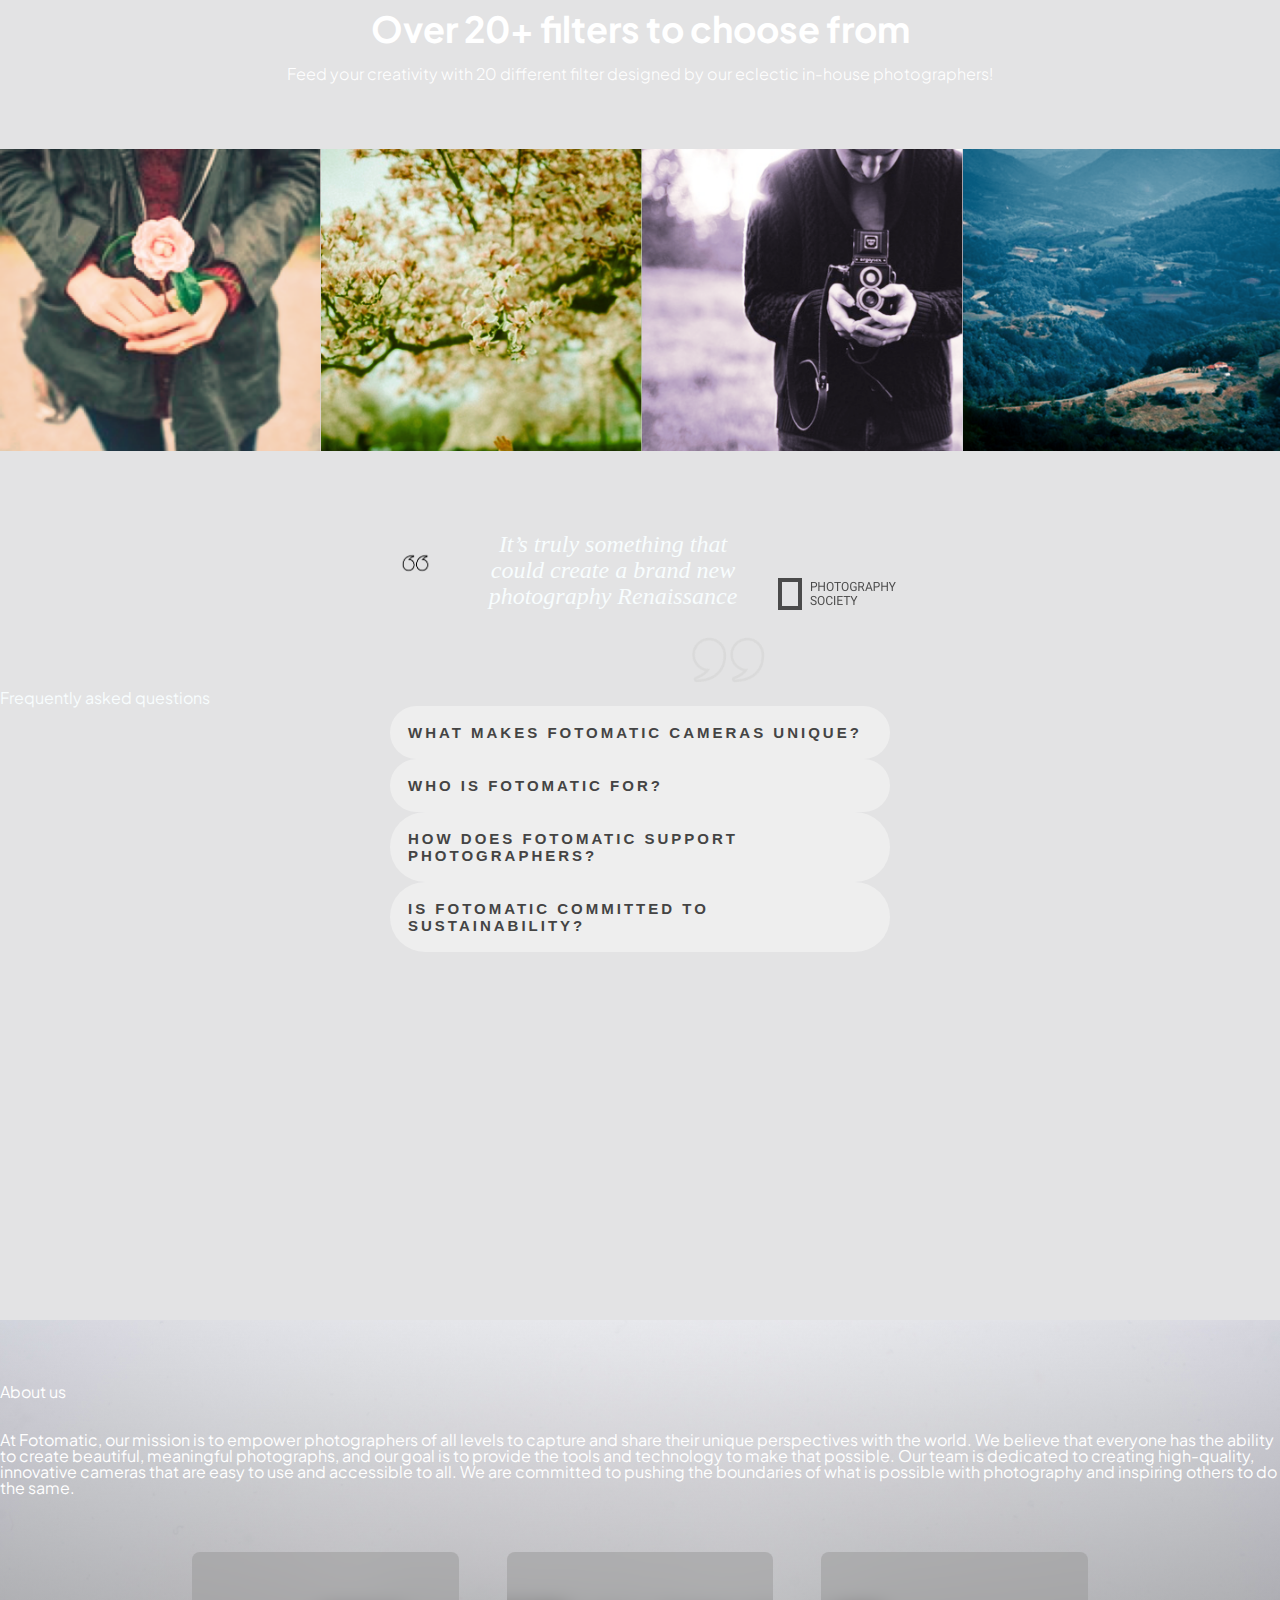
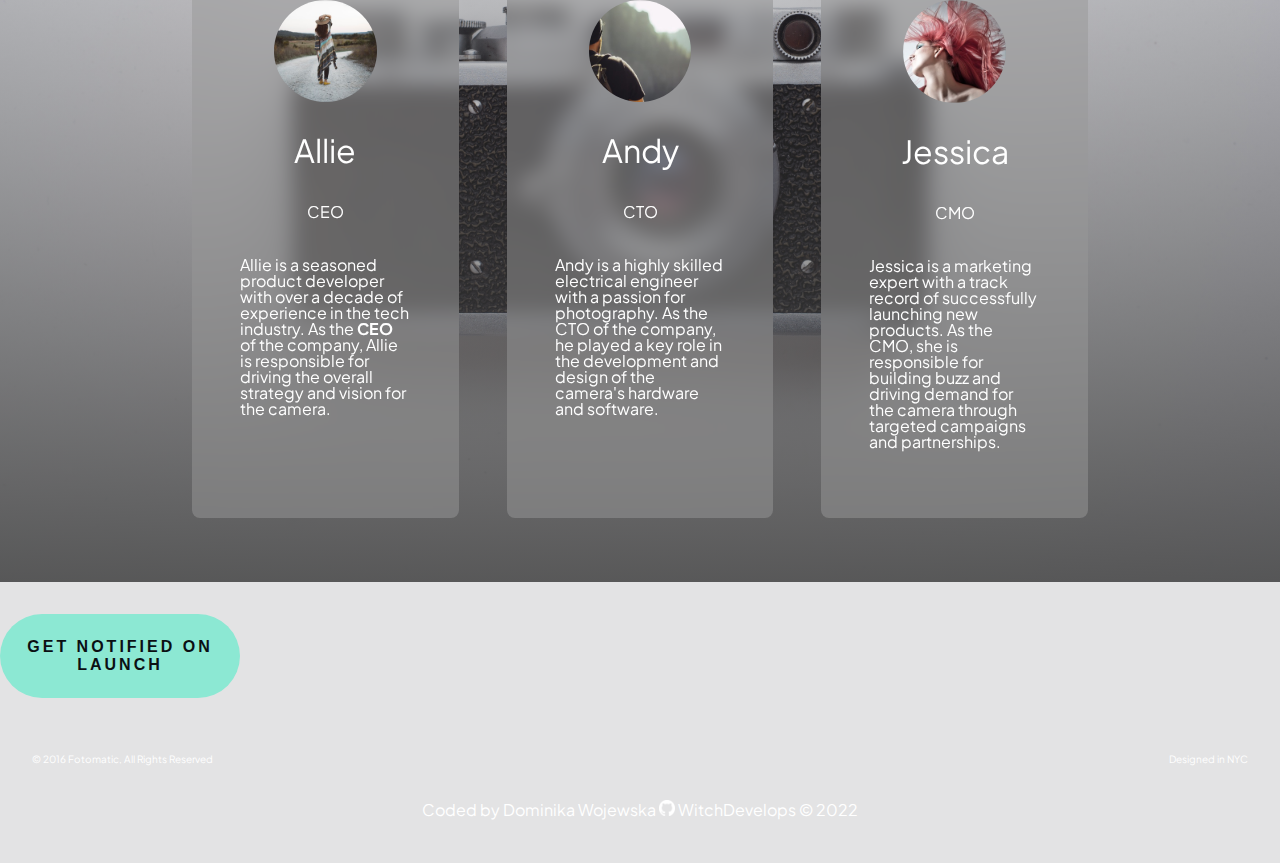
==== commit a09e7379: "HERO (mobile), refactor code" ====
--- a/index.html
+++ b/index.html
@@ -22,40 +22,41 @@
   <!-- Top navbar -->
   <header>
     <div class="content">
-      <a href="index.html" class="desktop logo">Fotomatic</a>
 
       <!-- desktop navbar style-->
       <nav class="desktop">
         <ul>
+          <li><a href="index.html">Home</a></li>
           <li><a href="#features-section">Features</a>
           <li><a href="#FAQ">FAQ</a></li>
-          <li><a href="#about">About us</a></li>
-          <li><a href="https://www.instagram.com/" target="_blank" rel="noopener">Follow us</a></li>
+          <li><a href="#about">About</a></li>
+          <li><a href="https://www.instagram.com/" target="_blank" rel="noopener">Follow</a></li>
         </ul>
       </nav>
     </div>
   </header>
 
   <!-- Main Content -->
-  <main class="main-content">
+  <main>
     <!-- hero section -->
-    <section id="sign-up-section" class="banner">
-      <div id="sign-up-cta">
-        <div class="content center">
-          <div class="header">
-            <h2 class="accent">INTRODUCING</h2>
-            <h1 class="striking focus-in-contract">FOTOMAT</h1>
-          </div>
-          <div class="email">
-            <p class="scale-in-center-d2">
-              the new standard in photography. Our sleek, innovative camera is designed to empower photographers of all
-              levels to capture and share their unique perspectives with the world.</p>
-            <p class="scale-in-center-d3">Email us to request a demo and be in our waiting list for the <strong>Febuary 2017</strong> release!
-            </p>
-            <div class="button accent scale-in-center-d4">Get updates</div>
-          </div>
-        </div>
-      </div>
+    <section id="sign-up-section">
+      <hgroup>
+        <heading class="focus-in-contract">
+          <h1>
+            <span class="accent">INTRODUCING</span></br>
+            <span>FOTOMAT</span></br>
+          </h1>
+          <h2 class="accent">the new standard in photography</h2>
+        </heading>
+        <p class="scale-in-center-d2">
+          sleek, innovative camera, designed to empower photographers of all
+          levels to capture and share their unique perspectives with the world
+        </p>
+        <p class="scale-in-center-d3">Sign up to get notified on launch on the <strong>Febuary
+            2024</strong> release!
+        </p>
+        <button class="scale-in-center-d4">sign up</button>
+      </hgroup>
     </section>
 
     <!-- Features Section -->
@@ -224,9 +225,7 @@
 
     <!--second cta-->
     <!--fix it-->
-    <div class="content">
-      <div class="button">Join the waiting list</div>
-    </div>
+    <button>Get notified on launch</button>
 
   </main>
   <!-- Footer -->
--- a/resources/css/style.css
+++ b/resources/css/style.css
@@ -8,7 +8,8 @@
   --grey-light: #E3E3E4;
   --accent: #8CE8D3;
   --accent-hover: #26BC98;
-  --off-black: #242F3C;
+  --grey-v-dark: #242F3C;
+  --off-black: #0B0F13;
 
   /* font variables */
 
@@ -26,169 +27,176 @@
   font-family: var(--ff-main);
   font-weight: var(--fw-regular);
   font-size: 16px;
+  color: var(--off-white);
+  background-color: var(--grey-light);
   scroll-behavior: smooth;
   overflow-x: hidden;
 }
 
+
 /********************** typography **********************/
 /* type sizes using golden ratio */
+/* font-size: 11.089rem;
+   font-size: 6.854rem;
+   font-size: 4.236rem;
+   font-size: 2.618rem;
+   font-size: 1rem; */
 
 h1 {
   font-family: var(--ff-fancy);
-  font-size: 11.089rem;
-  text-align: center;
-
-}
-
-h2 {
-  font-size: 6.854rem;
-}
-
-h3 {
   font-size: 4.236rem;
-}
-
-h4 {
-  font-size: 2.618rem;
+  text-align: center;
+  padding: 1rem 0;
 }
 
 p {
   font-size: 1rem;
-}
+  line-height: 1.7rem;
+  font-weight: var(--regular);
+}
+
+/* additional typography styles */
+strong {
+  font-weight: var(--fw-bold);
+}
+
+.accent {
+  letter-spacing: 7px;
+  font-size: 0.7rem;
+  text-align: center;
+}
+
 
 /********************** animations **********************/
 
 .focus-in-contract {
-	-webkit-animation: focus-in-contract 0.7s cubic-bezier(0.250, 0.460, 0.450, 0.940) 0.5s both;
-	        animation: focus-in-contract 0.7s cubic-bezier(0.250, 0.460, 0.450, 0.940) 0.5s both;
-}
-
- /* ----------------------------------------
+  -webkit-animation: focus-in-contract 1s cubic-bezier(0.250, 0.460, 0.450, 0.940) 0.2s both;
+  animation: focus-in-contract 1s cubic-bezier(0.250, 0.460, 0.450, 0.940) 0.2s both;
+}
+
+/* ----------------------------------------
  * animation focus-in-contract
  * ---------------------------------------- */
 
- @-webkit-keyframes focus-in-contract {
+@-webkit-keyframes focus-in-contract {
   0% {
     letter-spacing: 1em;
     -webkit-filter: blur(12px);
-            filter: blur(12px);
+    filter: blur(12px);
     opacity: 0;
   }
+
   100% {
     -webkit-filter: blur(0px);
-            filter: blur(0px);
+    filter: blur(0px);
     opacity: 1;
   }
 }
+
 @keyframes focus-in-contract {
   0% {
     letter-spacing: 1em;
     -webkit-filter: blur(12px);
-            filter: blur(12px);
+    filter: blur(12px);
     opacity: 0;
   }
+
   100% {
     -webkit-filter: blur(0px);
-            filter: blur(0px);
+    filter: blur(0px);
     opacity: 1;
   }
 }
 
- /* ----------------------------------------
+/* ----------------------------------------
  * animation scale-in-center
  * ---------------------------------------- */
 
-.scale-in-center {
-	-webkit-animation: scale-in-center 0.5s cubic-bezier(0.250, 0.460, 0.450, 0.940) 1s both;
-	        animation: scale-in-center 0.5s cubic-bezier(0.250, 0.460, 0.450, 0.940) 1s both;
-}
-
-/* delayed by 2 seconds */
+/* delayed a bit */
 
 .scale-in-center-d2 {
-	-webkit-animation: scale-in-center 0.5s cubic-bezier(0.250, 0.460, 0.450, 0.940) 2s both;
-	        animation: scale-in-center 0.5s cubic-bezier(0.250, 0.460, 0.450, 0.940) 2s both;
-}
-
-/* delayed by 3 seconds */
+  -webkit-animation: scale-in-center 0.2s cubic-bezier(0.250, 0.460, 0.450, 0.940) 2s both;
+  animation: scale-in-center 0.2s cubic-bezier(0.250, 0.460, 0.450, 0.940) 2s both;
+}
+
+/* delayed more */
 
 .scale-in-center-d3 {
-	-webkit-animation: scale-in-center 0.5s cubic-bezier(0.250, 0.460, 0.450, 0.940) 3s both;
-	        animation: scale-in-center 0.5s cubic-bezier(0.250, 0.460, 0.450, 0.940) 3s both;
-}
-
-/* delayed by 4 seconds */
+  -webkit-animation: scale-in-center 0.2s cubic-bezier(0.250, 0.460, 0.450, 0.940) 2.2s both;
+  animation: scale-in-center 0.2s cubic-bezier(0.250, 0.460, 0.450, 0.940) 2.2s both;
+}
+
+/* delayed the most */
 
 .scale-in-center-d4 {
-	-webkit-animation: scale-in-center 0.5s cubic-bezier(0.250, 0.460, 0.450, 0.940) 4s both;
-	        animation: scale-in-center 0.5s cubic-bezier(0.250, 0.460, 0.450, 0.940) 4s both;
-}
-
- @-webkit-keyframes scale-in-center {
+  -webkit-animation: scale-in-center 0.2s cubic-bezier(0.250, 0.460, 0.450, 0.940) 2.4s both;
+  animation: scale-in-center 0.2s cubic-bezier(0.250, 0.460, 0.450, 0.940) 2.4s both;
+}
+
+@-webkit-keyframes scale-in-center {
   0% {
     -webkit-transform: scale(0);
-            transform: scale(0);
+    transform: scale(0);
     opacity: 1;
   }
+
   100% {
     -webkit-transform: scale(1);
-            transform: scale(1);
+    transform: scale(1);
     opacity: 1;
   }
 }
+
 @keyframes scale-in-center {
   0% {
     -webkit-transform: scale(0);
-            transform: scale(0);
+    transform: scale(0);
     opacity: 1;
   }
+
   100% {
     -webkit-transform: scale(1);
-            transform: scale(1);
+    transform: scale(1);
     opacity: 1;
   }
 }
 
 
-
-
-
-
-
-/********************** sections **********************/
-
-.section-title {
-  padding: 3rem 10rem;
-}
-
-.section-subtitle {
-  width: 40%;
-  padding: 3rem 20rem;
-  text-align: left;
-  margin-left: 0 !important;
-}
-
 /********************** buttons **********************/
 
-.button {
+button {
   padding: 1.5rem;
   margin: 2rem 0;
-  font-size: 1.618rem;
+  width: 15rem;
+  max-width: 500px;
+  font-size: 1rem;
+  letter-spacing: 3px;
   font-weight: var(--fw-bold);
   text-transform: uppercase;
   background-color: var(--accent);
   color: var(--off-black);
+  border: none;
   border-radius: 99px;
 }
 
-.button:hover,
-.button:active {
+button:hover,
+button:focus,
+button:active {
   background-color: var(--accent-hover);
   cursor: pointer;
-}
-
-
-
+  color: var(--off-white);
+  -webkit-box-shadow: 15px 15px 21px -16px rgba(36, 47, 60, 1);
+  -moz-box-shadow: 15px 15px 21px -16px rgba(36, 47, 60, 1);
+  box-shadow: 15px 15px 21px -16px rgba(36, 47, 60, 1);
+}
+
+button:active {
+  -webkit-transform: translate(0px, 4px);
+  -moz-transform: translate(0px, 4px);
+  -ms-transform: translate(0px, 4px);
+  -o-transform: translate(0px, 4px);
+  transform: translate(0px, 4px);
+}
 
 /********************** images **********************/
 
@@ -216,128 +224,75 @@
   position: fixed;
   top: 0;
   width: 100vw;
-  background-color: var(--light-peach);
   z-index: 1;
-  transition: top 0.3s;
-
 }
 
 header .content {
+  background-color: var(--off-black);
+  -webkit-box-shadow: 0px 0px 24px 0px rgba(36, 47, 60, 1);
+  -moz-box-shadow: 0px 0px 24px 0px rgba(36, 47, 60, 1);
+  box-shadow: 0px 0px 24px 0px rgba(36, 47, 60, 1);
+}
+
+
+header nav ul {
+  display: flex; /* change this */
+}
+
+nav li {
+  padding: 0 1.2rem;
+  height: 3.5rem;
   display: flex;
-  align-items: center;
-  height: 3rem;
-  background-color: white;
-}
-
-header .logo {
-  width: 7rem;
-  height: 3rem;
-  display: flex;
+  flex-grow: 1;
   justify-content: center;
   align-items: center;
-  margin-right: auto;
-  padding: 0 2rem;
-  background-color: black;
-  color: white;
-}
-
-header nav ul {
-  display: flex;
-  height: 3rem;
-  padding: 0 2rem;
-}
-
-nav li {
-  padding: 0 2rem;
-  height: 3rem;
-  display: flex;
-  justify-content: center;
-  align-items: center;
+
 }
 
 nav ul li:hover {
-  background-color: black;
-  color: white;
+  background-color: var(--accent);
+  color: var(--off-black);
 }
 
 nav a {
   font-size: 1rem;
-  color: var(--dark-brown);
-}
-
-header a:active,
-header a:hover {
-  color: white;
-  background-color: black;
-}
-
-/********************** hero **********************/ 
-
-.banner {
+  color: var(--off-white);
+}
+
+/********************** sections **********************/
+
+/* hero section */
+hgroup {
+  width: 80vw;
+  margin: auto;
+}
+
+hgroup p {
+  margin-top: 2rem;
+}
+
+#sign-up-section {
   width: 100vw;
+  height: 100vh;
   position: relative;
-  top: 3rem;
+  top: 3.5rem;
   background-image:
-    linear-gradient(to left, rgba(136, 173, 215, 0), rgba(74, 74, 74, 0.9)),
+    linear-gradient(180deg, rgba(248, 253, 254, 0) 0%, rgba(11, 15, 19, 1) 100%),
     url('../images/Hero.png');
-  background-position: center;
+  background-position: right;
   background-repeat: no-repeat;
   background-size: cover;
-}
-
-
-
-
-
-
-/* hero Section */
-
-#sign-up-section {
-  display: flex;
-  justify-content: flex-start;
-  align-items: flex-start;
-  height: 95vh;
-}
-
-#sign-up-cta {
-  padding: 0 5rem 2.5rem 5rem;
-  border-radius: 8px;
-  background-color: var(--olive-green);
-  opacity: 85%;
-  -webkit-box-shadow: 0px 4px 24px 0px rgba(40, 39, 39, 1);
-  -moz-box-shadow: 0px 4px 24px 0px rgba(40, 39, 39, 1);
-  box-shadow: 0px 4px 24px 0px rgba(40, 39, 39, 1);
-  margin: auto;
-}
-
-#sign-up-cta:hover {
-  opacity: 100%;
-}
-
-#sign-up-cta .content {
-  width: 25.625rem;
-  margin-top: 2rem;
-  font-family: "Roboto", sans-serif;
-  font-size: 1.25rem;
-  line-height: 1.4;
-  color: white;
-}
-
-strong {
-  font-weight: var(--fw-bold);
-}
-
-.accent {
-  letter-spacing: 3px;
-  font-size: 1rem;
-  text-align: center;
-}
-
-.striking {
-  font-family: "azonixregular", Arial, sans-serif;
-  padding-bottom: .75rem;
-  text-align: center;
-}
+  display: grid;
+  justify-content: center;
+  align-content: center;
+}
+
+heading>h1 {
+  text-align: center;
+
+}
+
+
 
 
 
@@ -560,7 +515,7 @@
 }
 
 .accordionTitle:hover {
-  background-color:rgba(74, 74, 74, 0.9);
+  background-color: rgba(74, 74, 74, 0.9);
   color: white;
 }
 
@@ -578,12 +533,12 @@
   line-height: 1.5rem;
 }
 
-.accordionTitle + .accordionContent {
-	display: none;
-}
-
-.accordionTitle.is-open + .accordionContent {
-	display: block;
+.accordionTitle+.accordionContent {
+  display: none;
+}
+
+.accordionTitle.is-open+.accordionContent {
+  display: block;
 }
 
 /* about us section */
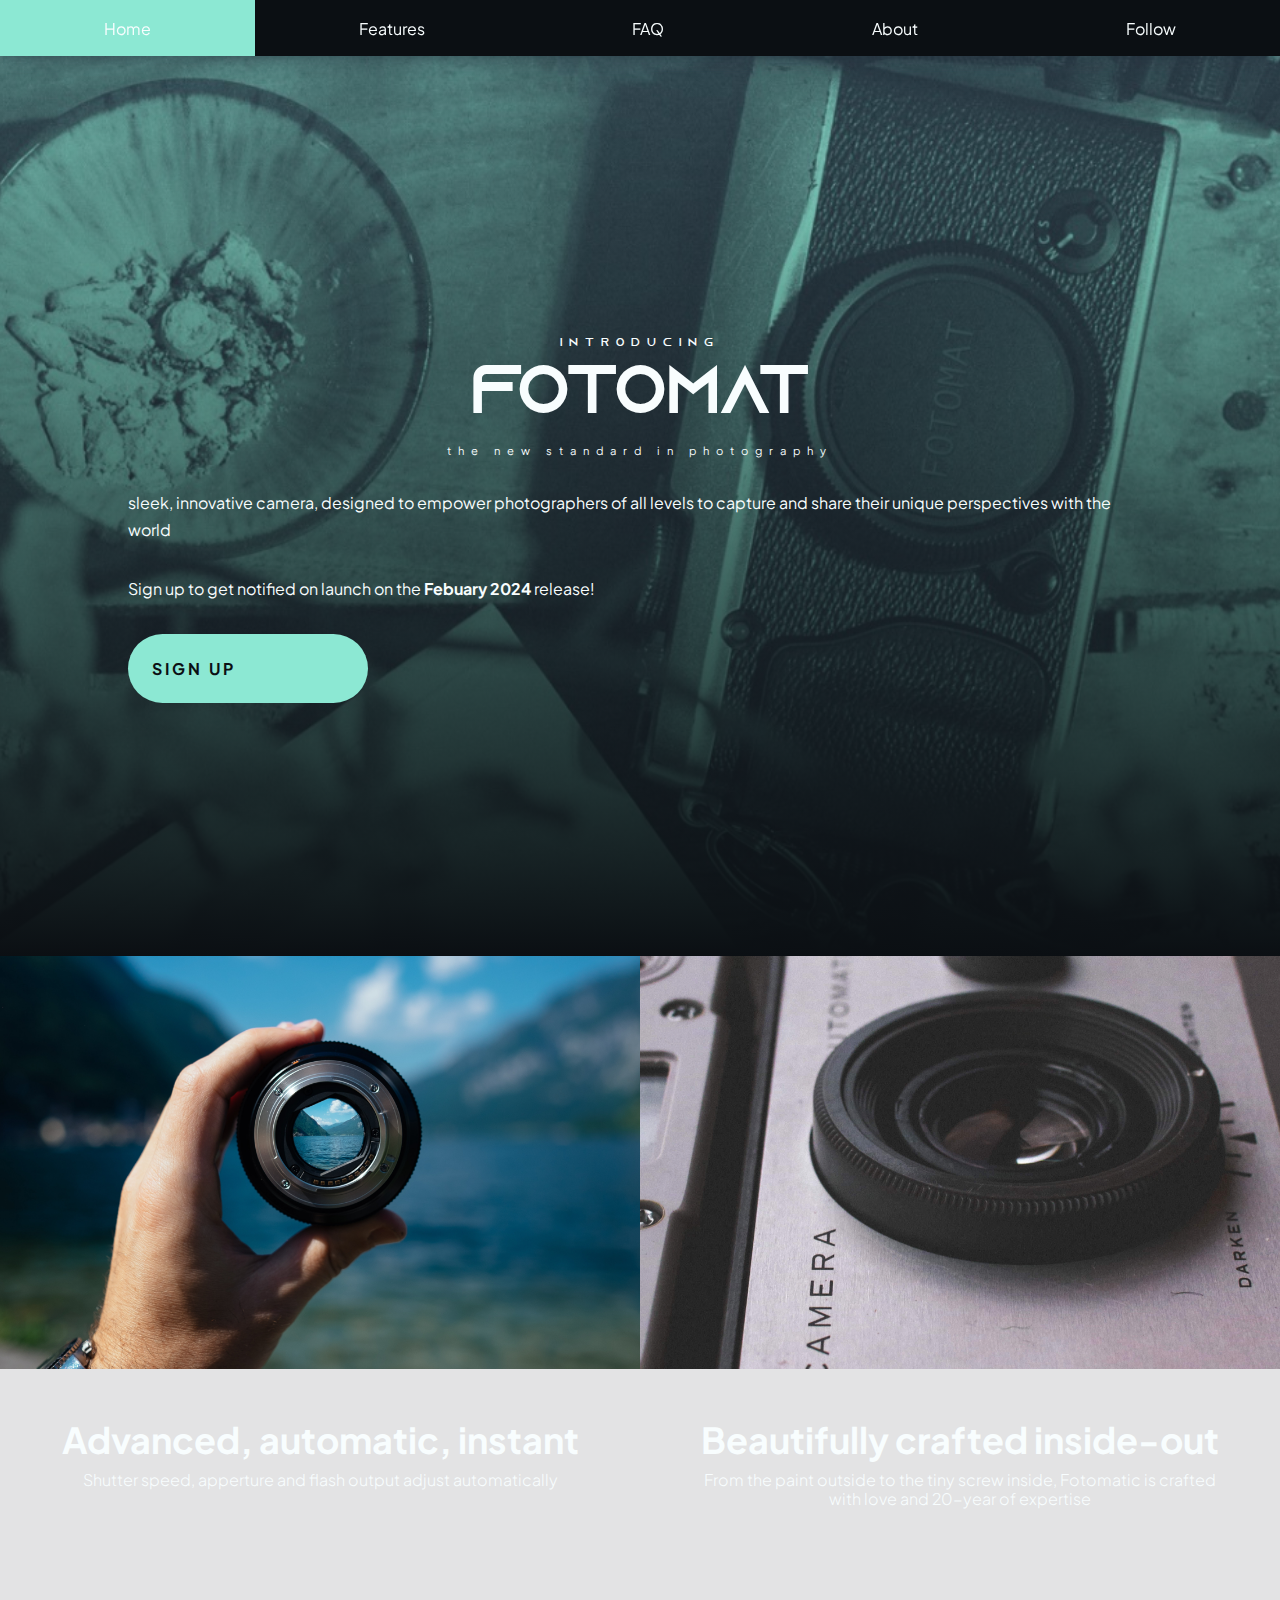
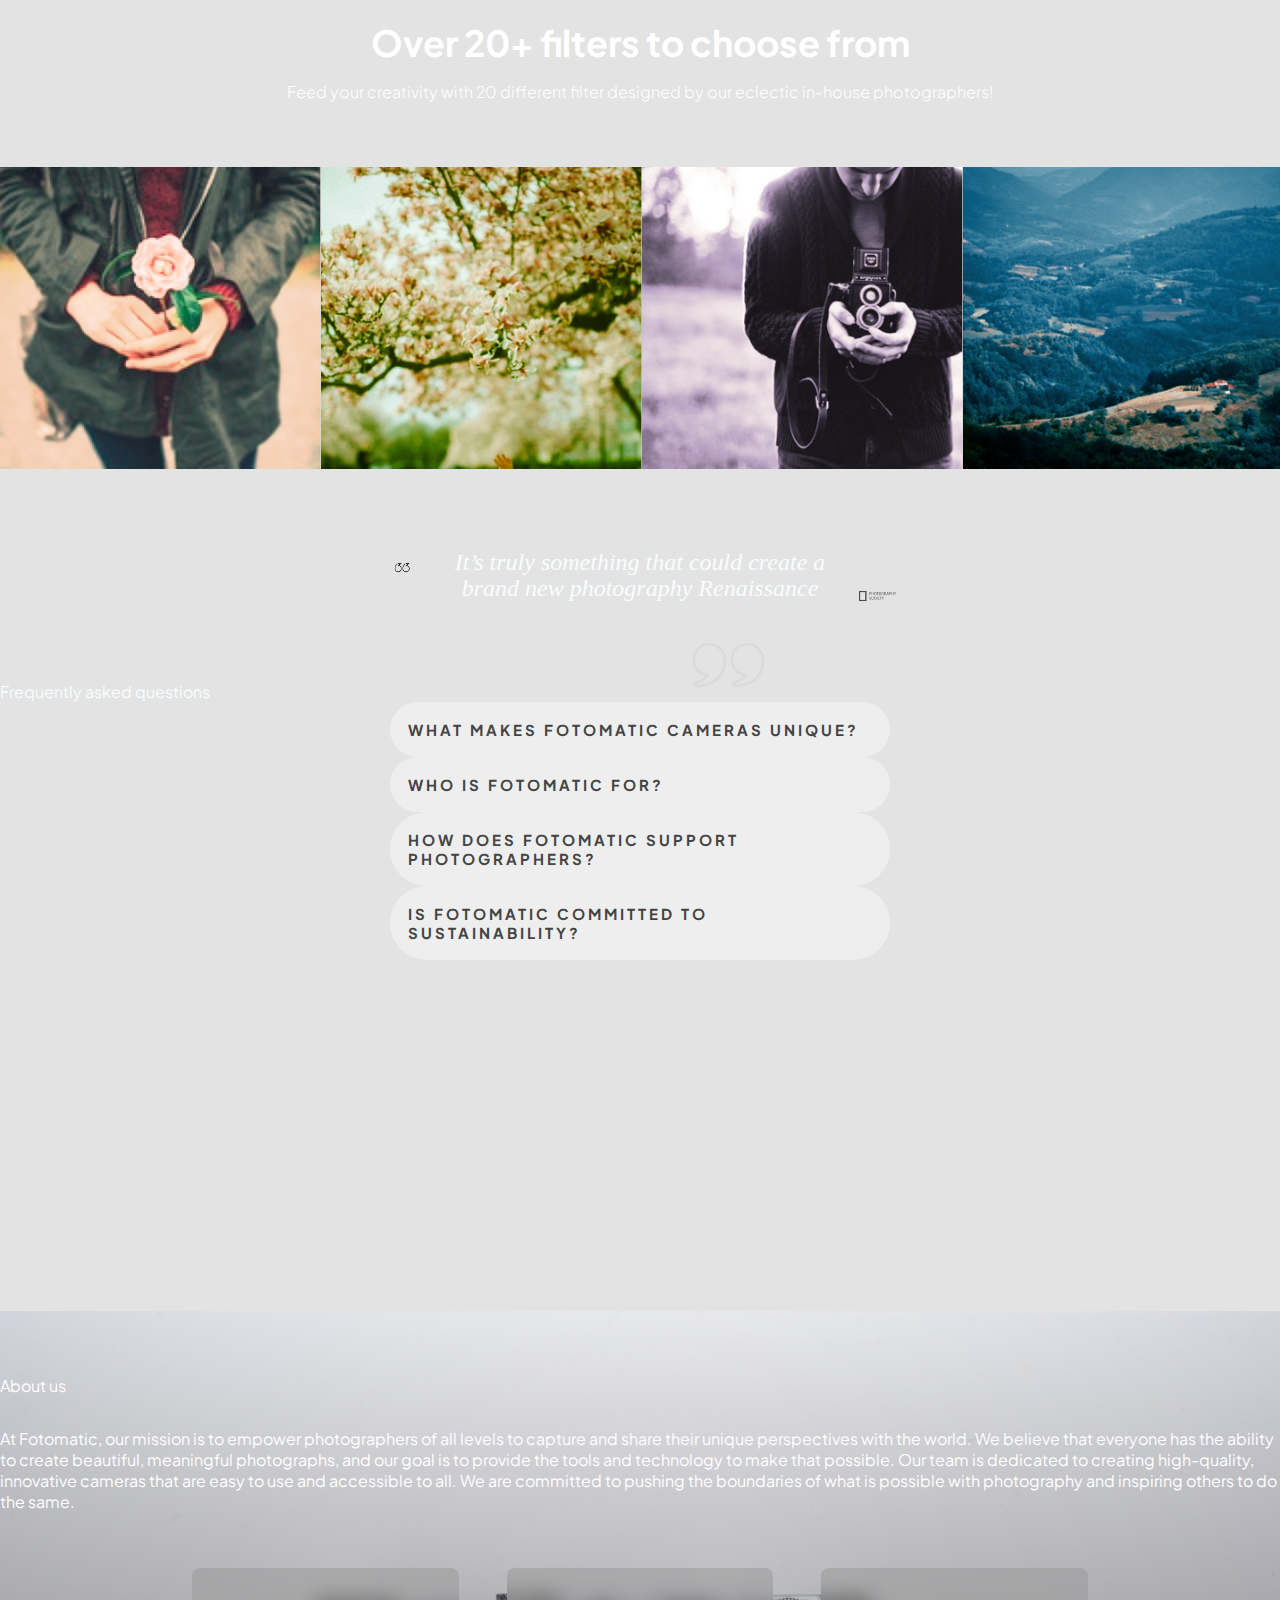
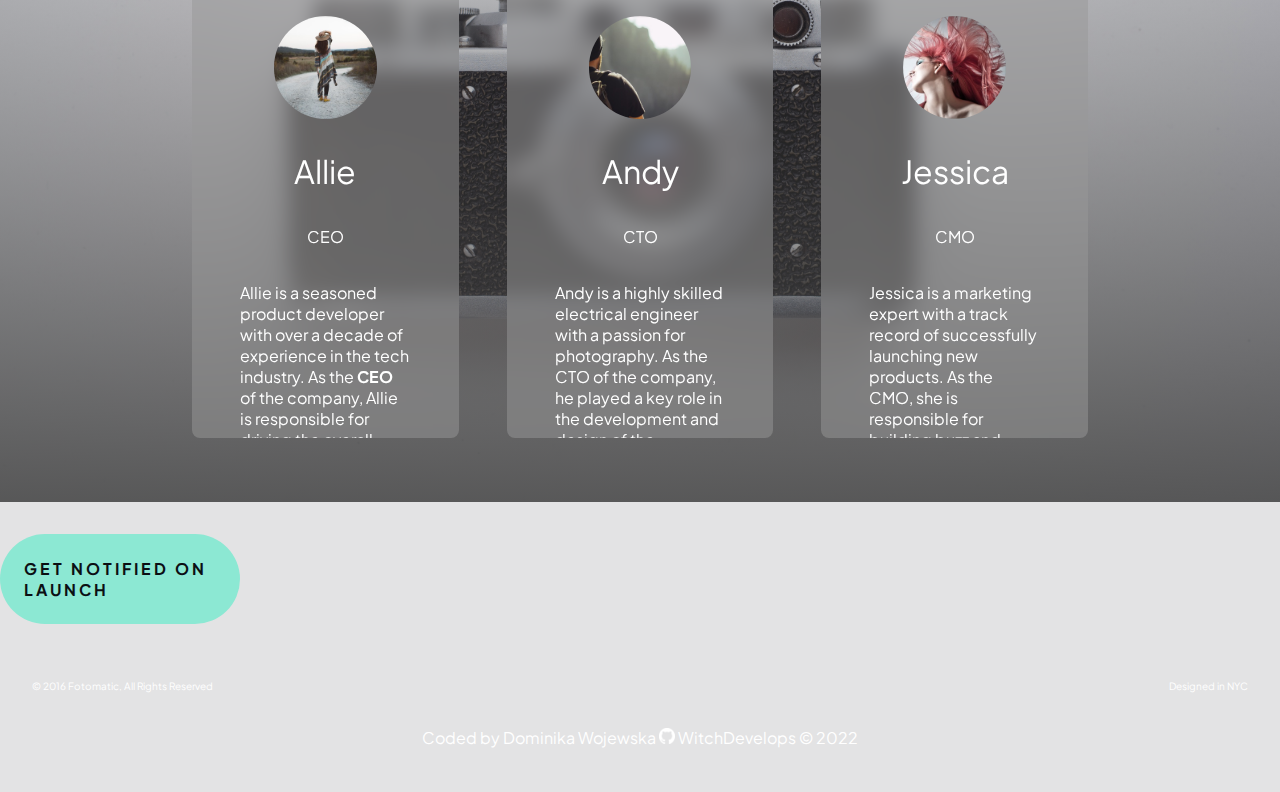
==== commit 001e26d8: "Add navbar shadow negative spread, HTML shuffle elements in better places" ====
--- a/index.html
+++ b/index.html
@@ -6,18 +6,19 @@
   <meta name="viewport" content="width=device-width, initial-scale=1.0">
   <meta http-equiv="X-UA-Compatible" content="ie=edge">
   <title>Fotomatic: Instant format camera</title>
-  <link rel="stylesheet" href="./resources/css/reset.css">
-  <link rel="stylesheet" href="./resources/css/style.css">
   <!--Custom fonts-->
   <link rel="stylesheet" href="./resources/fonts/stylesheet.css">
   <link rel="preconnect" href="https://fonts.googleapis.com">
   <link rel="preconnect" href="https://fonts.gstatic.com" crossorigin>
   <link href="https://fonts.googleapis.com/css2?family=Plus+Jakarta+Sans:ital,wght@0,400;0,700;1,300&display=swap"
     rel="stylesheet">
+  <!--Custom styles-->
+  <link rel="stylesheet" href="./resources/css/reset.css">
+  <link rel="stylesheet" href="./resources/css/style.css">
 </head>
 
 <body>
-  <script src="./resources/js/accordion_2.js" type="text/javascript" defer></script>
+  
 
   <!-- Top navbar -->
   <header>
@@ -242,7 +243,7 @@
       </a> © 2022
     </p>
   </footer>
-
+  <script src="./resources/js/accordion_2.js" type="text/javascript"></script>
 </body>
 
 </html>--- a/resources/css/style.css
+++ b/resources/css/style.css
@@ -229,9 +229,9 @@
 
 header .content {
   background-color: var(--off-black);
-  -webkit-box-shadow: 0px 0px 24px 0px rgba(36, 47, 60, 1);
-  -moz-box-shadow: 0px 0px 24px 0px rgba(36, 47, 60, 1);
-  box-shadow: 0px 0px 24px 0px rgba(36, 47, 60, 1);
+  -webkit-box-shadow: 0px 0px 24px -4px rgba(36, 47, 60, 1);
+  -moz-box-shadow: 0px 0px 24px -4px rgba(36, 47, 60, 1);
+  box-shadow: 0px 0px 24px -4px rgba(36, 47, 60, 1);
 }
 
 
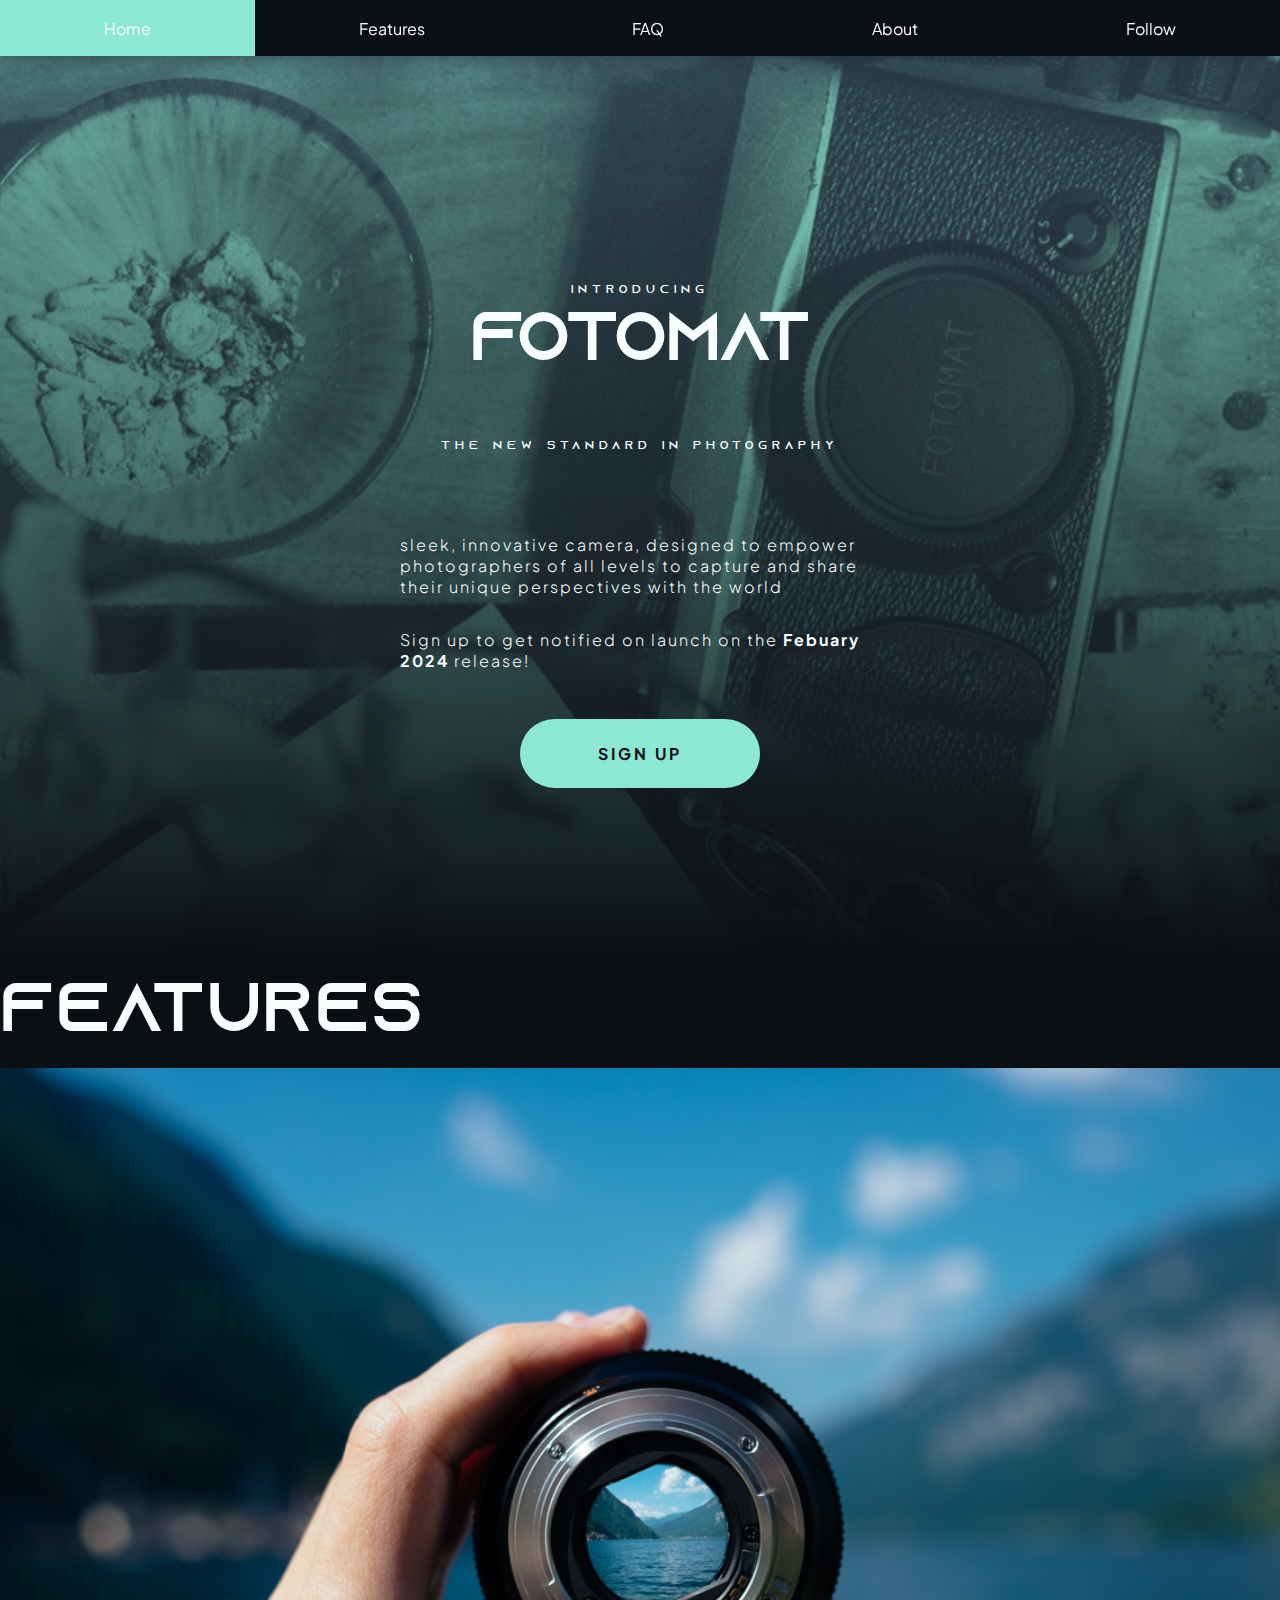
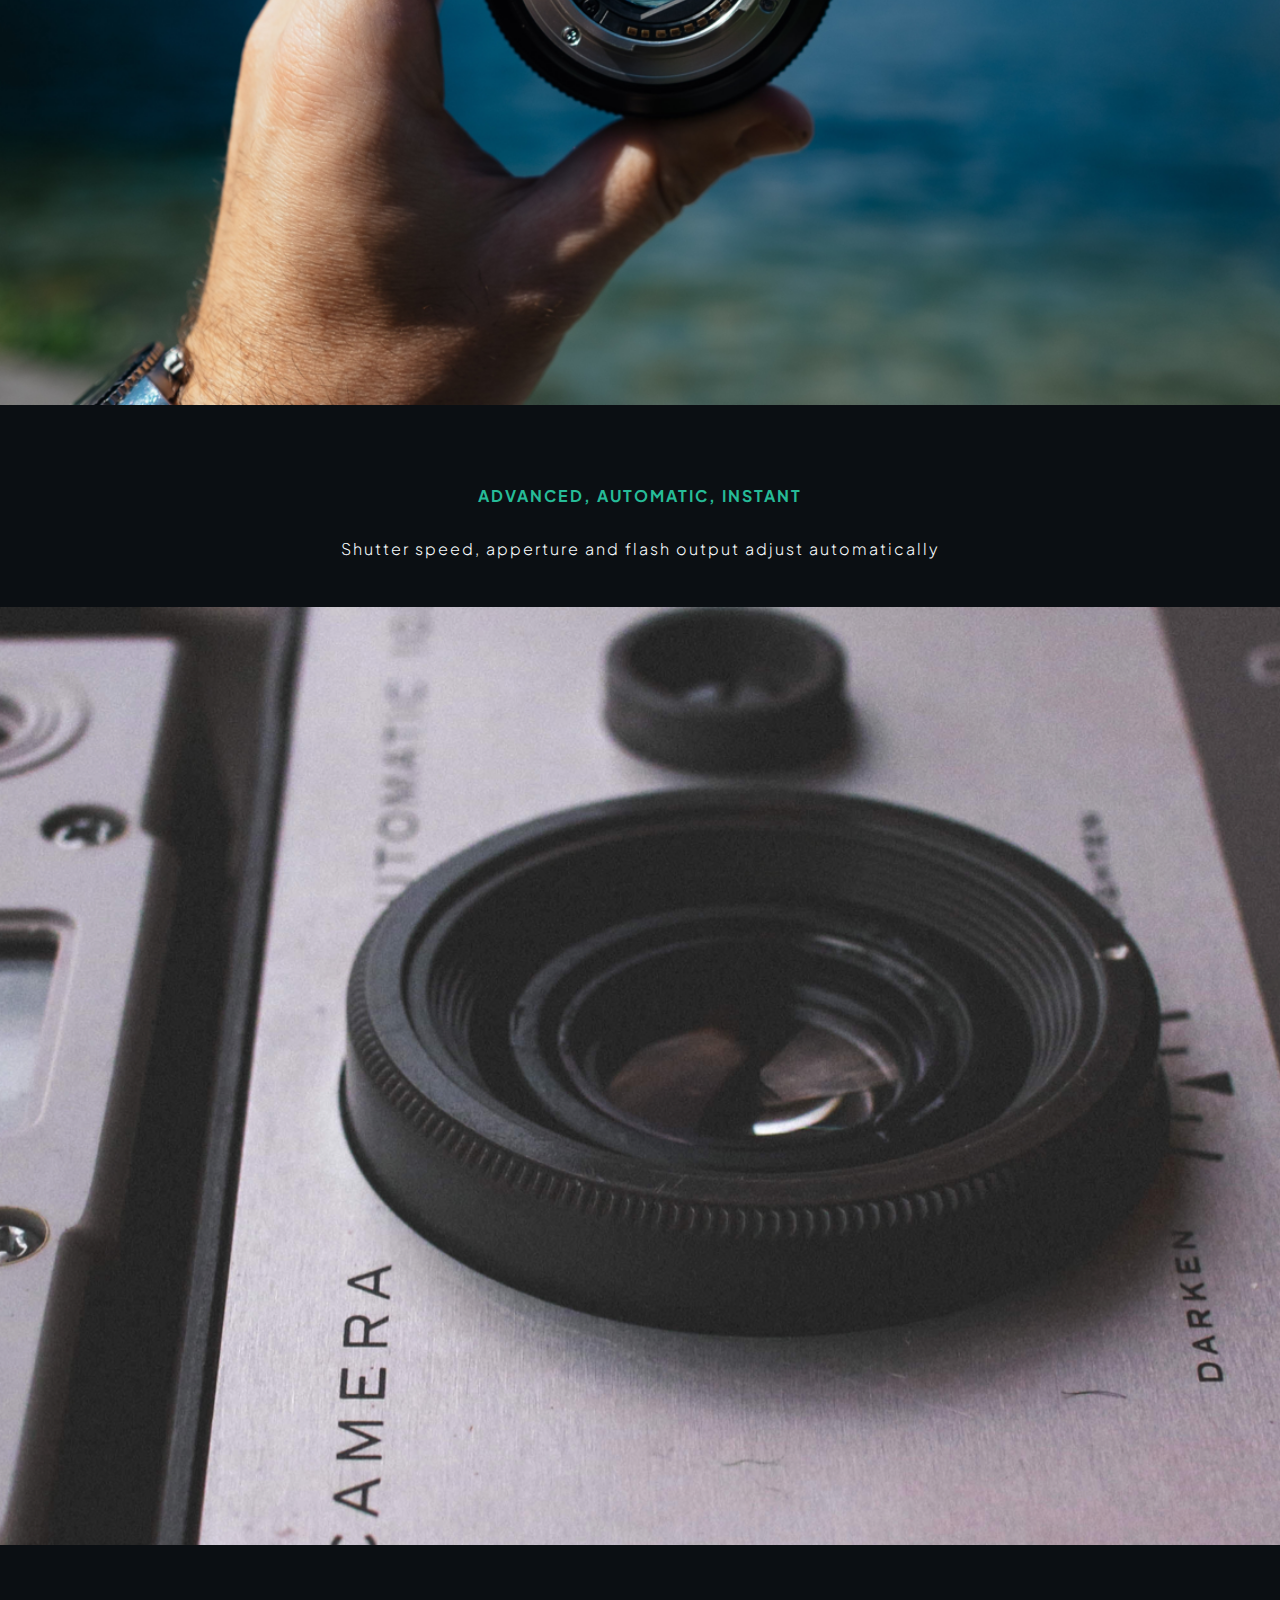
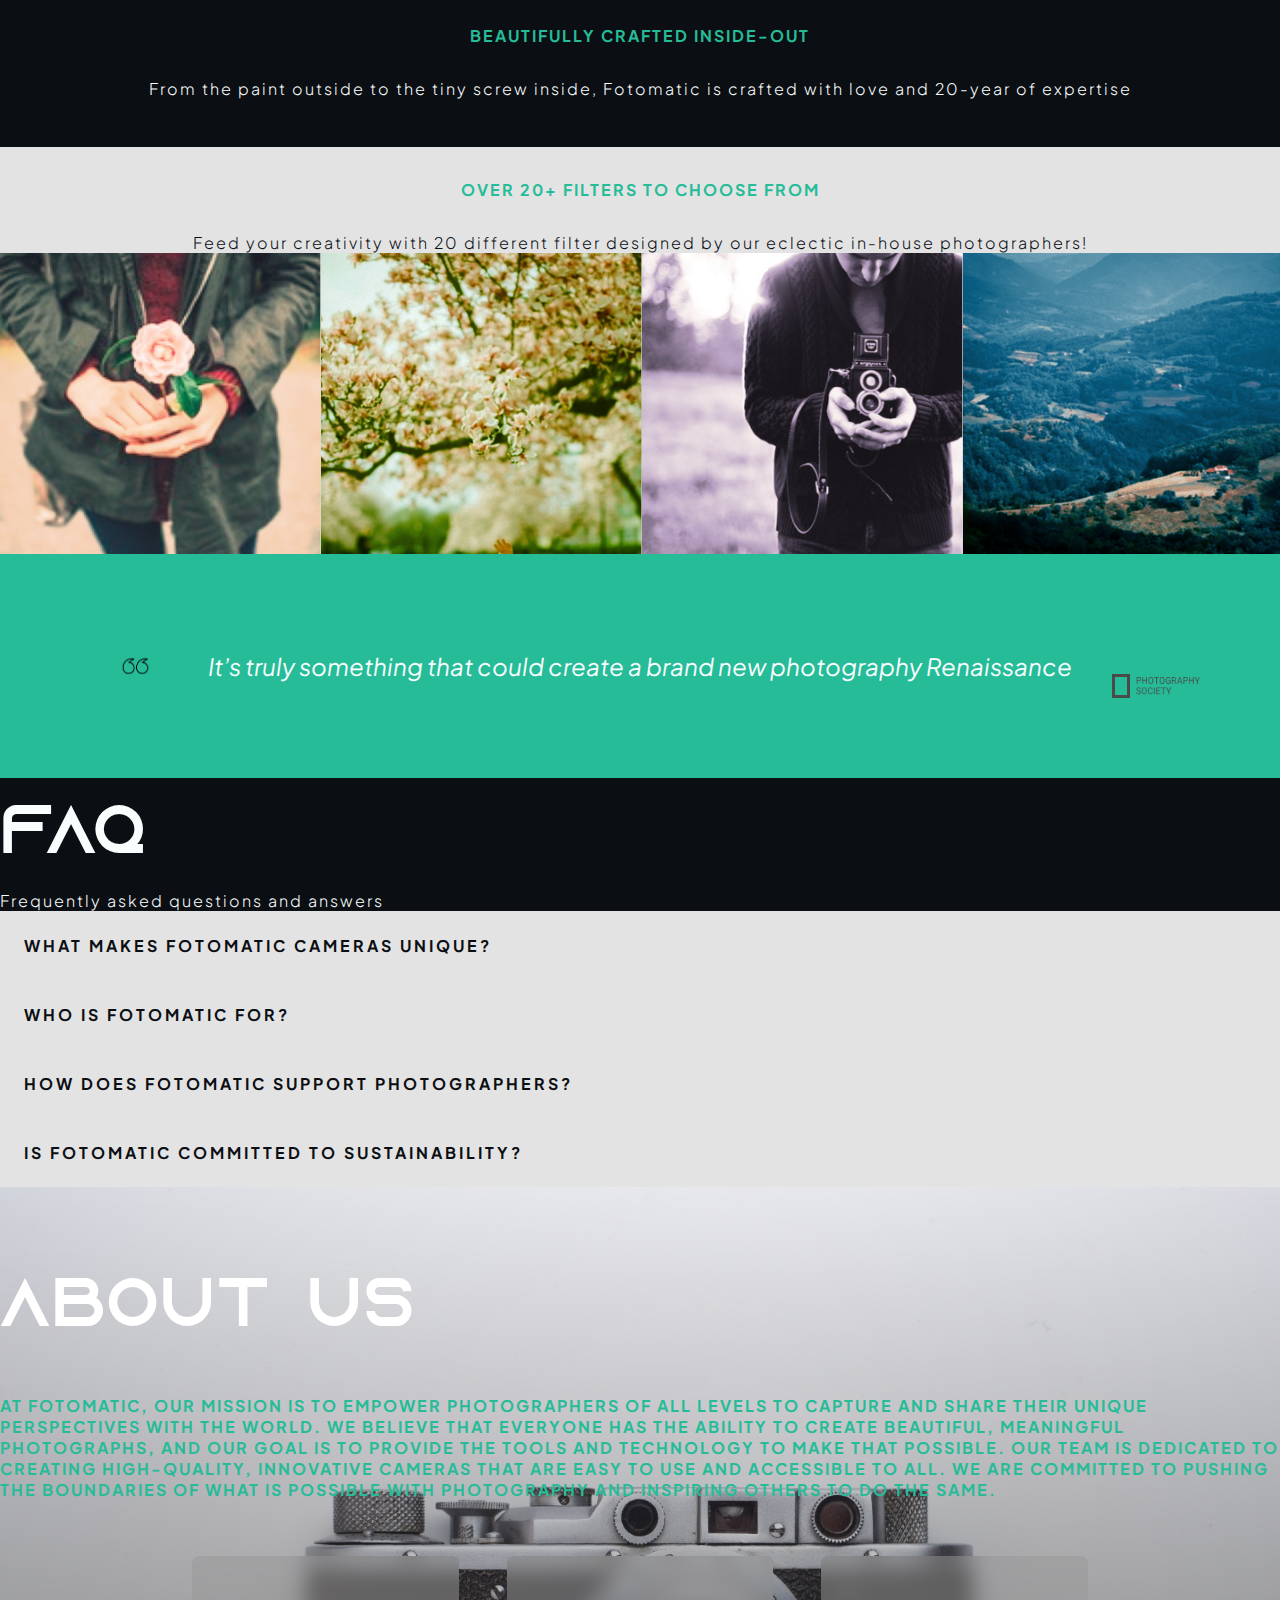
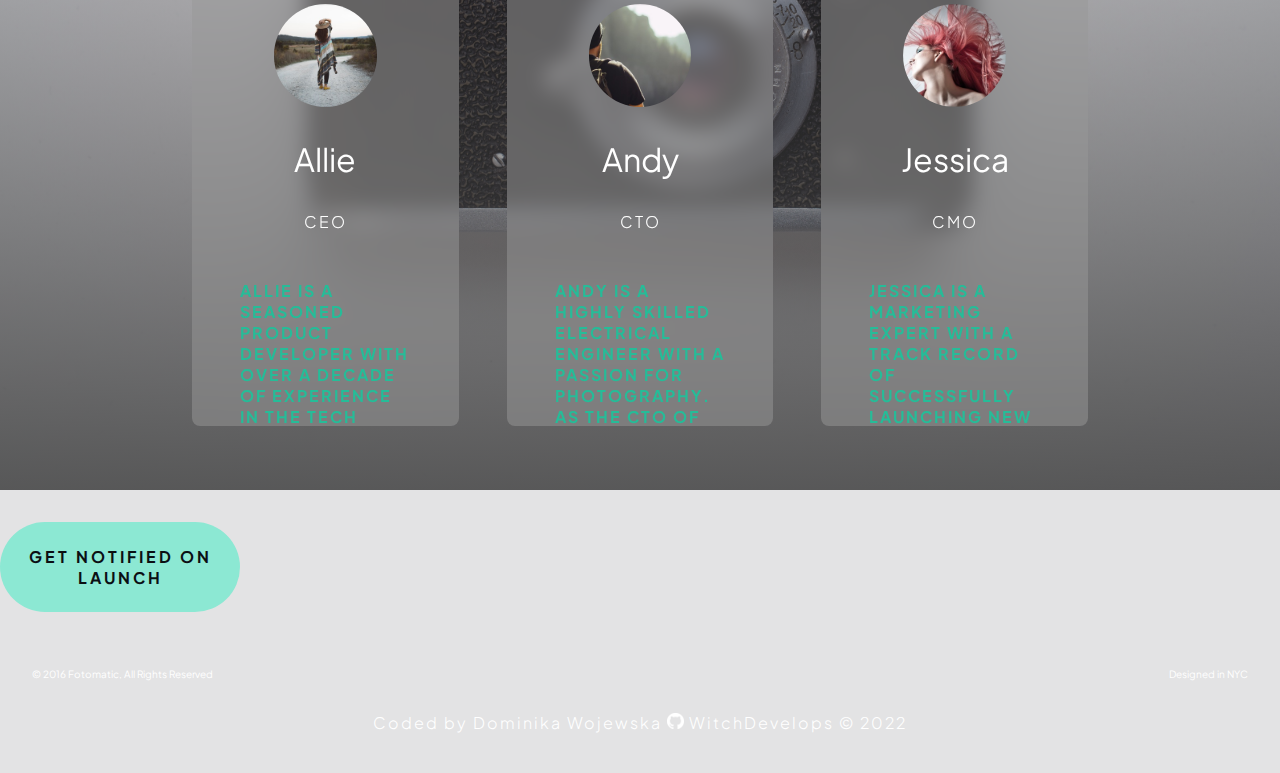
==== commit 5210fe58: "Styled accordion colors" ====
--- a/index.html
+++ b/index.html
@@ -63,14 +63,15 @@
     <!-- Features Section -->
     <section id="features-section">
       <div class="feature center">
+        <h2 class="focus-in-contract on-scroll">Features</h2>
         <figure>
           <div class="image-container">
             <img src="./resources/images/feature-1.png"
-              alt="camera lens being held in a way one can look inside and see the shutter" />
+              alt="camera lens being held in a way one can look inside and see the shutter" loading="lazy"/>
           </div>
           <figcaption class="content">
-            <h2>Advanced, automatic, instant</h2>
-            <h3>Shutter speed, apperture and flash output adjust automatically</h3>
+            <h3 class="focus-in-contract on-scroll">Advanced, automatic, instant</h3>
+            <p>Shutter speed, apperture and flash output adjust automatically</p>
           </figcaption>
         </figure>
       </div>
@@ -79,12 +80,12 @@
         <figure>
           <div class="image-container">
             <img src="./resources/images/feature-2.png"
-              alt="closeup of the camera lens that shows premium craftsmanship" />
+              alt="closeup of the camera lens that shows premium craftsmanship" loading="lazy"/>
           </div>
           <figcaption class="content">
-            <h2>Beautifully crafted inside-out</h2>
-            <h3>From the paint outside to the tiny screw inside, Fotomatic is crafted with love and 20-year of
-              expertise</h3>
+            <h3 class="focus-in-contract on-scroll">Beautifully crafted inside-out</h3>
+            <p>From the paint outside to the tiny screw inside, Fotomatic is crafted with love and 20-year of
+              expertise</p>
           </figcaption>
         </figure>
       </div>
@@ -93,41 +94,44 @@
     <!-- Filters Section -->
     <section id="filters-section">
       <article class="content center">
-        <h2>Over 20+ filters to choose from</h2>
-        <h3>Feed your creativity with 20 different filter designed by our eclectic in-house photographers!</h3>
+        <h3>Over 20+ filters to choose from</h3>
+        <p>Feed your creativity with 20 different filter designed by our eclectic in-house photographers!</p>
       </article>
+
+      <!--implement a carousel-->
       <div class="images-container">
         <figure class="image-container">
           <img src="./resources/images/filter-1.png"
-            alt="example of filter 1, looks more soft and rosy. Focus on female hands holding a rose" />
+            alt="example of filter 1, looks more soft and rosy. Focus on female hands holding a rose" loading="lazy"/>
         </figure>
         <figure class="image-container">
-          <img src="./resources/images/filter-2.png" alt="example of filter 2, cherry blossom" />
+          <img src="./resources/images/filter-2.png" alt="example of filter 2, cherry blossom" loading="lazy"/>
         </figure>
         <figure class="image-container">
           <img src="./resources/images/filter-3.png"
-            alt="example of filter 3, purplish tint, man holding a vintage camera" />
+            alt="example of filter 3, purplish tint, man holding a vintage camera" loading="lazy"/>
         </figure>
         <figure class="image-container extra">
-          <img src="./resources/images/filter-4.png" alt="example of filter 4, bluish mountain landscape" />
+          <img src="./resources/images/filter-4.png" alt="example of filter 4, bluish mountain landscape" loading="lazy"/>
         </figure>
       </div>
     </section>
 
     <!-- Quotes Section -->
     <section id="quotes-section">
-      <img id="quotation-icon" src="./resources/images/quote-open.png" alt="opening quotation mark icon" />
+      <img id="quotation-icon" src="./resources/images/quote-open.png" alt="opening quotation mark icon" loading="lazy"/>
       <blockquote>
         It’s truly something that could create a brand new photography Renaissance
       </blockquote>
       <img id="photo-society-logo" src="./resources/images/photography-logo.png"
         alt="logo of the Photography Society" />
-      <img id="quotation-background" src="./resources/images/quote-close.png" alt="closed quotation mark" aria-hidden>
+      <img id="quotation-background" src="./resources/images/quote-close.png" alt="closed quotation mark" aria-hidden loading="lazy"/>
     </section>
 
     <!--FAQ section-->
-    <section id="FAQ" class="content">
-      <h2 class="section-title">Frequently asked questions</h2>
+    <section id="FAQ">
+      <h2>FAQ</h2>
+      <p>Frequently asked questions and answers</p>
 
       <!--accordion tabs-->
       <div class="accordionItem">
@@ -197,7 +201,7 @@
         pushing the boundaries of what is possible with photography and inspiring others to do the same.</h3>
       <div class="team-cards">
         <div class="person-card image-container">
-          <img src="./resources/images/staff/jessica.png" alt="woman with pink hair" />
+          <img src="./resources/images/staff/jessica.png" alt="woman with pink hair" loading="lazy" />
           <h4 class="person-name">Allie</h4>
           <p>CEO</p>
           <h3>Allie is a seasoned product developer with over a decade of experience in the tech industry. As the
@@ -207,14 +211,14 @@
         </div>
         <div class="person-card image-container">
           <img src="./resources/images/staff/andy.png"
-            alt="man from behind, wearing a beanie and looking at a mountainrange" />
+            alt="man from behind, wearing a beanie and looking at a mountainrange" loading="lazy" />
           <h4 class="person-name">Andy</h4>
           <p>CTO</p>
           <h3>Andy is a highly skilled electrical engineer with a passion for photography. As the CTO of the company, he
             played a key role in the development and design of the camera's hardware and software.</h3>
         </div>
         <div class="person-card image-container">
-          <img src="./resources/images/staff/allie.png" alt="woman in a poncho, standing on a dirt road" />
+          <img src="./resources/images/staff/allie.png" alt="woman in a poncho, standing on a dirt road" loading="lazy" />
           <h4 class="person-name">Jessica</h4>
           <p>CMO</p>
           <h3>Jessica is a marketing expert with a track record of successfully launching new products. As the CMO, she
@@ -238,7 +242,7 @@
     <p>Coded by Dominika Wojewska
       <a href="https://github.com/WitchDevelops" target="_blank" rel="noreferrer noopener">
         <span>
-          <img id="GitHub-logo" src="./resources/images/pngfind.com-github-logo-png-1766942.png" alt="GitHub logo" />
+          <img id="GitHub-logo" src="./resources/images/pngfind.com-github-logo-png-1766942.png" alt="GitHub logo" loading="lazy" />
         </span> WitchDevelops
       </a> © 2022
     </p>
--- a/resources/css/style.css
+++ b/resources/css/style.css
@@ -8,6 +8,7 @@
   --grey-light: #E3E3E4;
   --accent: #8CE8D3;
   --accent-hover: #26BC98;
+  --grey-dark: #a0a6ad;
   --grey-v-dark: #242F3C;
   --off-black: #0B0F13;
 
@@ -19,6 +20,10 @@
   --fw-thin: 300;
   --fw-regular: 400;
   --fw-bold: 700;
+}
+
+* {
+  font-optical-sizing: auto;
 }
 
 /********************** styles **********************/
@@ -27,6 +32,7 @@
   font-family: var(--ff-main);
   font-weight: var(--fw-regular);
   font-size: 16px;
+  text-size-adjust: auto;
   color: var(--off-white);
   background-color: var(--grey-light);
   scroll-behavior: smooth;
@@ -49,10 +55,29 @@
   padding: 1rem 0;
 }
 
+h2,
+h3,
+p {
+  letter-spacing: 2px;
+}
+
+h2 {
+  font-family: var(--ff-fancy);
+  font-size: 4.236rem;
+  line-height: 7rem;
+}
+
+h3 {
+  color: var(--accent-hover);
+  font-weight: var(--fw-bold);
+  text-transform: uppercase;
+  margin: 2rem 0;
+}
+
 p {
   font-size: 1rem;
-  line-height: 1.7rem;
-  font-weight: var(--regular);
+  font-weight: var(--fw-thin);
+
 }
 
 /* additional typography styles */
@@ -61,11 +86,10 @@
 }
 
 .accent {
-  letter-spacing: 7px;
+  letter-spacing: 5px;
   font-size: 0.7rem;
   text-align: center;
 }
-
 
 /********************** animations **********************/
 
@@ -162,21 +186,25 @@
 }
 
 
+/* ______________________________________________________________________ .on-scroll animation ADDDDDDD
+*/
+
 /********************** buttons **********************/
 
 button {
   padding: 1.5rem;
   margin: 2rem 0;
   width: 15rem;
-  max-width: 500px;
   font-size: 1rem;
   letter-spacing: 3px;
   font-weight: var(--fw-bold);
   text-transform: uppercase;
+  text-align: center;
   background-color: var(--accent);
   color: var(--off-black);
   border: none;
   border-radius: 99px;
+  transition: all ease-in-out 500ms;
 }
 
 button:hover,
@@ -208,14 +236,18 @@
   display: block;
 }
 
-.image-container:hover {
+img {
+  overflow: hidden;
+}
+
+img:hover {
   transform: scale(1.2);
-  border-radius: 8px;
-  transition: all 200ms ease-out;
-}
+  transition: all 300ms ease-in;
+}
+
 
 .image-container:not(:hover) {
-  transition: all 200ms ease-in;
+  transition: all 300ms ease-out;
 }
 
 /********************** nav bar **********************/
@@ -234,9 +266,9 @@
   box-shadow: 0px 0px 24px -4px rgba(36, 47, 60, 1);
 }
 
-
 header nav ul {
-  display: flex; /* change this */
+  display: flex;
+  /* change this */
 }
 
 nav li {
@@ -246,7 +278,6 @@
   flex-grow: 1;
   justify-content: center;
   align-items: center;
-
 }
 
 nav ul li:hover {
@@ -258,6 +289,29 @@
   font-size: 1rem;
   color: var(--off-white);
 }
+
+/* try this from Carlos
+ul {
+  display: flex;
+  justify-content: space-between;
+  align-items: center;
+  gap: 2em;
+  padding: 0.5em 2em;
+}
+
+ul li {
+  flex: 0 1 auto; 
+}
+
+li:last-child {
+ 
+  margin-left: auto; push it to right side
+  margin-right: 2em;
+} 
+
+If you make you a elements inline-block you can change their width or just use a flex-basis you like, starting point.
+
+*/
 
 /********************** sections **********************/
 
@@ -268,7 +322,13 @@
 }
 
 hgroup p {
-  margin-top: 2rem;
+  margin: 2rem auto;
+  max-width: 40ch;
+
+}
+
+p:nth-last-child(2) {
+  margin-bottom: 3rem
 }
 
 #sign-up-section {
@@ -278,7 +338,7 @@
   top: 3.5rem;
   background-image:
     linear-gradient(180deg, rgba(248, 253, 254, 0) 0%, rgba(11, 15, 19, 1) 100%),
-    url('../images/Hero.png');
+    url('../images/Hero-min.png');
   background-position: right;
   background-repeat: no-repeat;
   background-size: cover;
@@ -289,25 +349,22 @@
 
 heading>h1 {
   text-align: center;
-
-}
-
-
-
-
+}
+
+hgroup>button {
+  display: block;
+  margin: auto;
+}
 
 /* Features Section */
 
 #features-section {
   display: flex;
-  justify-content: space-between;
-  background-color: var(--light-peach);
-}
-
-.feature {
-  flex-shrink: 1;
-  width: 50%;
-}
+  flex-direction: column;
+  margin-top: 3.5rem;
+  background-color: var(--off-black);
+}
+
 
 .feature .image-container {
   flex-shrink: 1;
@@ -325,69 +382,21 @@
   text-align: center;
 }
 
-.feature h2 {
-  padding-bottom: .5rem;
-  font-size: 2.25rem;
-  font-weight: bold;
-  color: var(--dark-brown);
-}
-
-.feature h3 {
-  font-size: 1rem;
-  line-height: 1.2;
-  font-weight: 300;
-  color: var(--dark-brown)
-}
-
-@media only screen and (max-width: 890px) {
-  .feature h2 {
-    font-size: 1.125rem;
-    line-height: 1.3;
-    font-weight: normal;
-  }
-
-  .feature h3 {
-    font-size: .875rem;
-    line-height: 1.4;
-  }
-}
-
-@media only screen and (max-width: 760px) {
-  #features-section {
-    flex-flow: column;
-    padding: 0;
-  }
-
-  .feature {
-    margin: 0;
-    padding: 1.25rem 1rem 0 1rem;
-  }
-}
-
 /* Filters Section */
 
 #filters-section {
-  background-color: var(--dark-brown);
+  color: var(--off-black);
+  background-color: var(--grey-light);
+}
+
+#filters-section article>h3 {
+  color: var(--accent-hover);
 }
 
 #filters-section .content {
-  padding: 4rem;
-  text-align: center;
-}
-
-#filters-section .content h2 {
-  font-size: 2.25rem;
-  font-weight: bold;
-  color: white;
-}
-
-#filters-section .content h3 {
-  font-size: 1rem;
-  line-height: 1.4;
-  font-weight: 300;
-  color: white;
-  margin-top: 1rem;
-}
+  text-align: center;
+}
+
 
 #filters-section .images-container {
   display: flex;
@@ -431,8 +440,8 @@
 
 /* section container */
 #quotes-section {
-  width: 40vw;
-  margin: 5rem auto !important;
+  background-color: var(--accent-hover);
+  padding: 5rem;
   display: grid;
   grid-template-columns: 1fr 10fr 1fr;
   gap: 2rem;
@@ -451,7 +460,6 @@
 
 /* text element */
 blockquote {
-  font-family: "Palatino", serif;
   font-size: 1.5rem;
   line-height: 1.1;
   font-style: italic;
@@ -494,43 +502,38 @@
 /* FAQ section */
 
 #FAQ {
-  height: 70vh;
-}
+  background-color: var(--off-black);
+}
+
 
 /* Style the buttons that are used to open and close the accordion panel */
 
 .accordionTitle {
-  background-color: #eee;
-  color: #444;
+  background-color: var(--grey-light);
+  color: var(--off-black);
+  width: 100%;
+  border-radius: unset;
   cursor: pointer;
-  width: 50%;
-  padding: 18px;
-  border: none;
   text-align: left;
-  outline: none;
-  font-size: 15px;
-
   display: block;
   margin: auto;
 }
 
 .accordionTitle:hover {
-  background-color: rgba(74, 74, 74, 0.9);
-  color: white;
+  background-color: var(--grey-dark);
 }
 
 .accordionContent {
-  font-family: inherit;
-  padding: 0 1.5rem;
-  background-color: white;
-  transition: max-height 0.2s ease-out;
-  width: 50%;
+
+  transition: max-height 0.2s ease-in;
+  width: 80%;
   margin: auto;
 }
 
 .accordionContent p {
   padding: 2rem;
   line-height: 1.5rem;
+  background-color: var(--off-black);
 }
 
 .accordionTitle+.accordionContent {
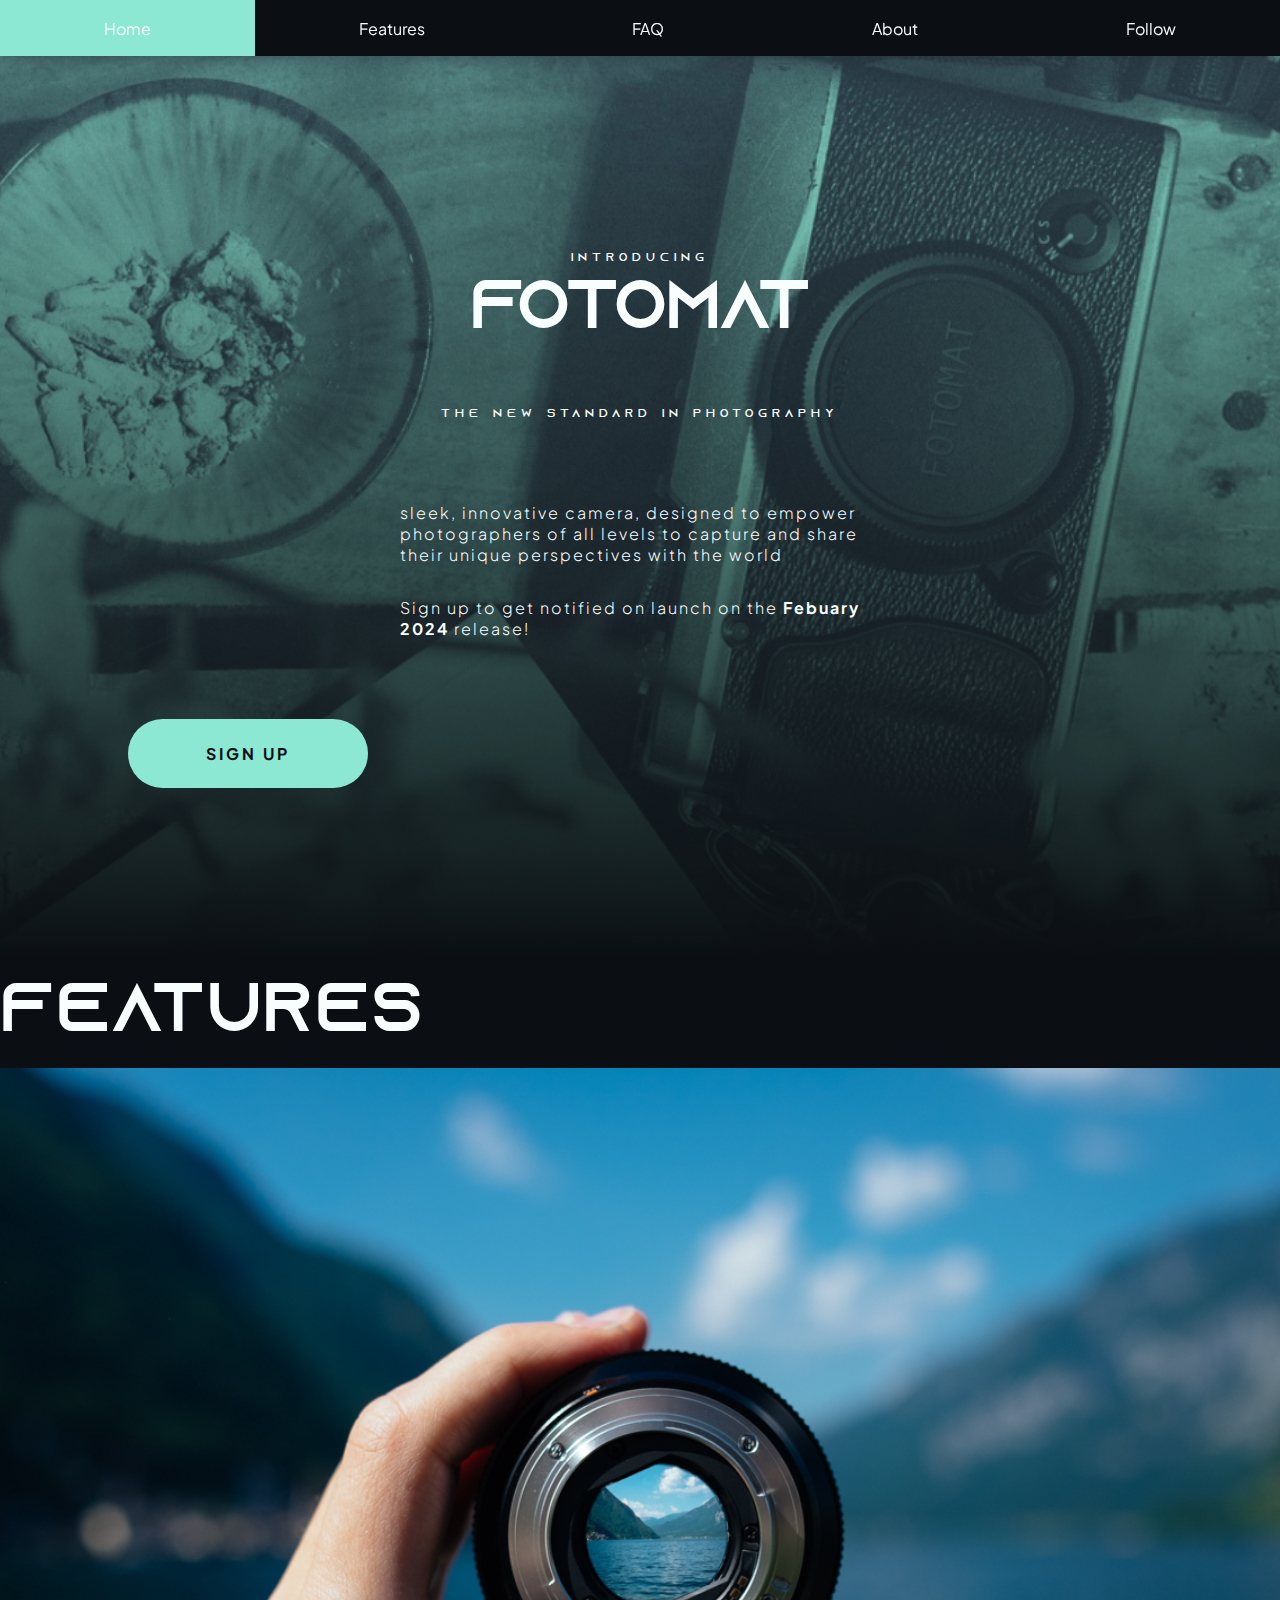
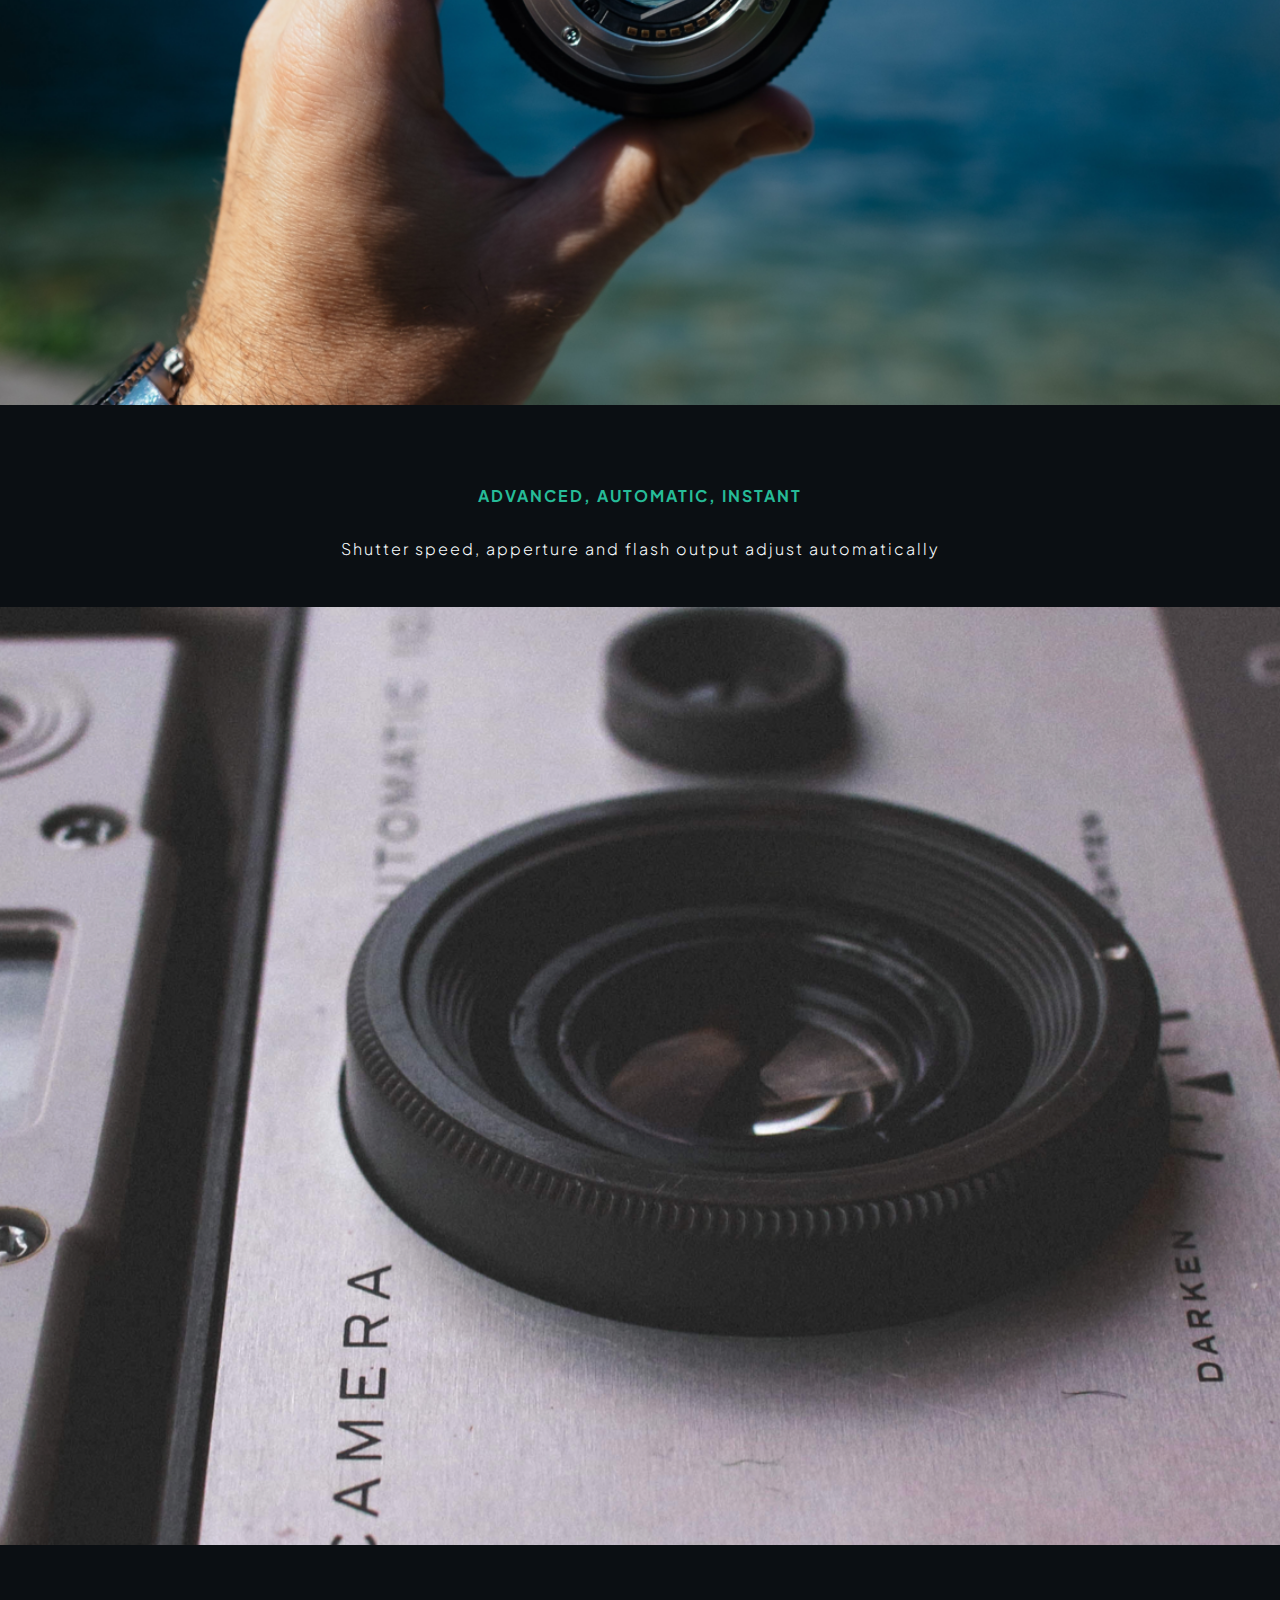
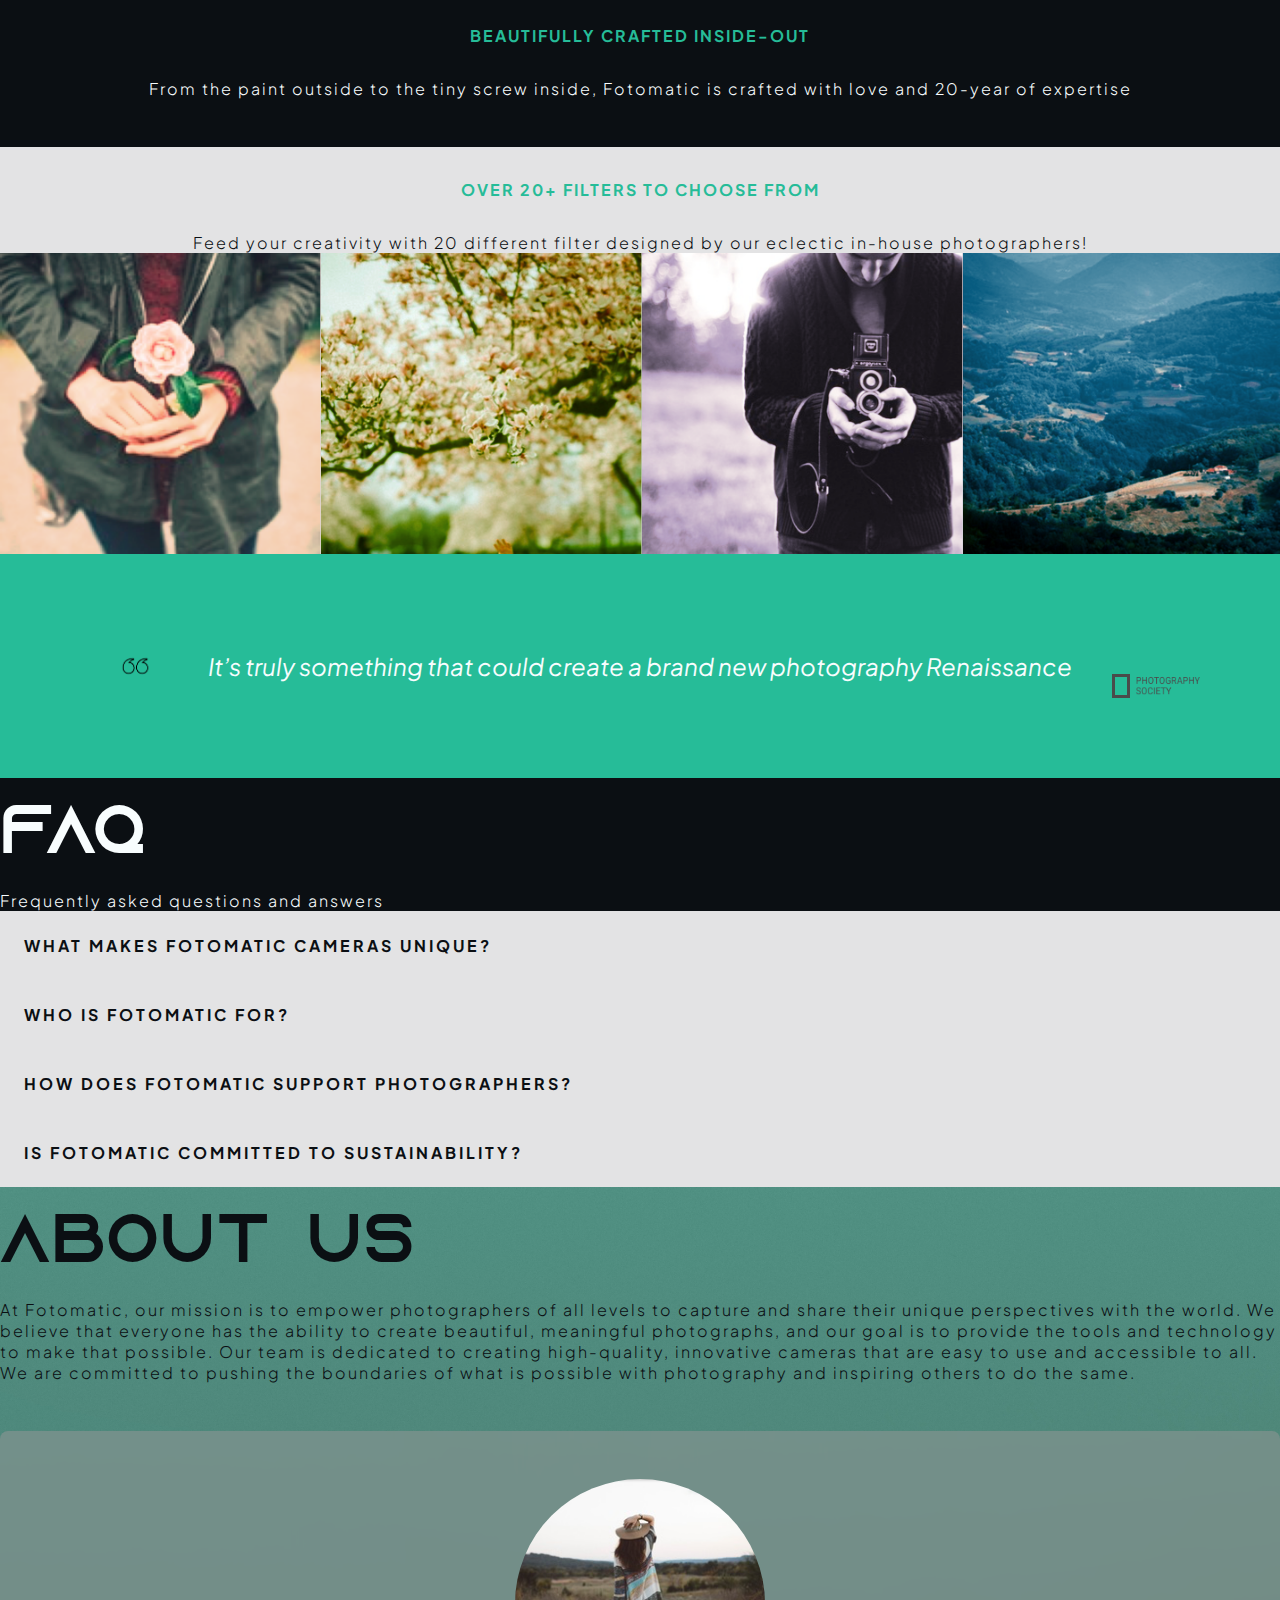
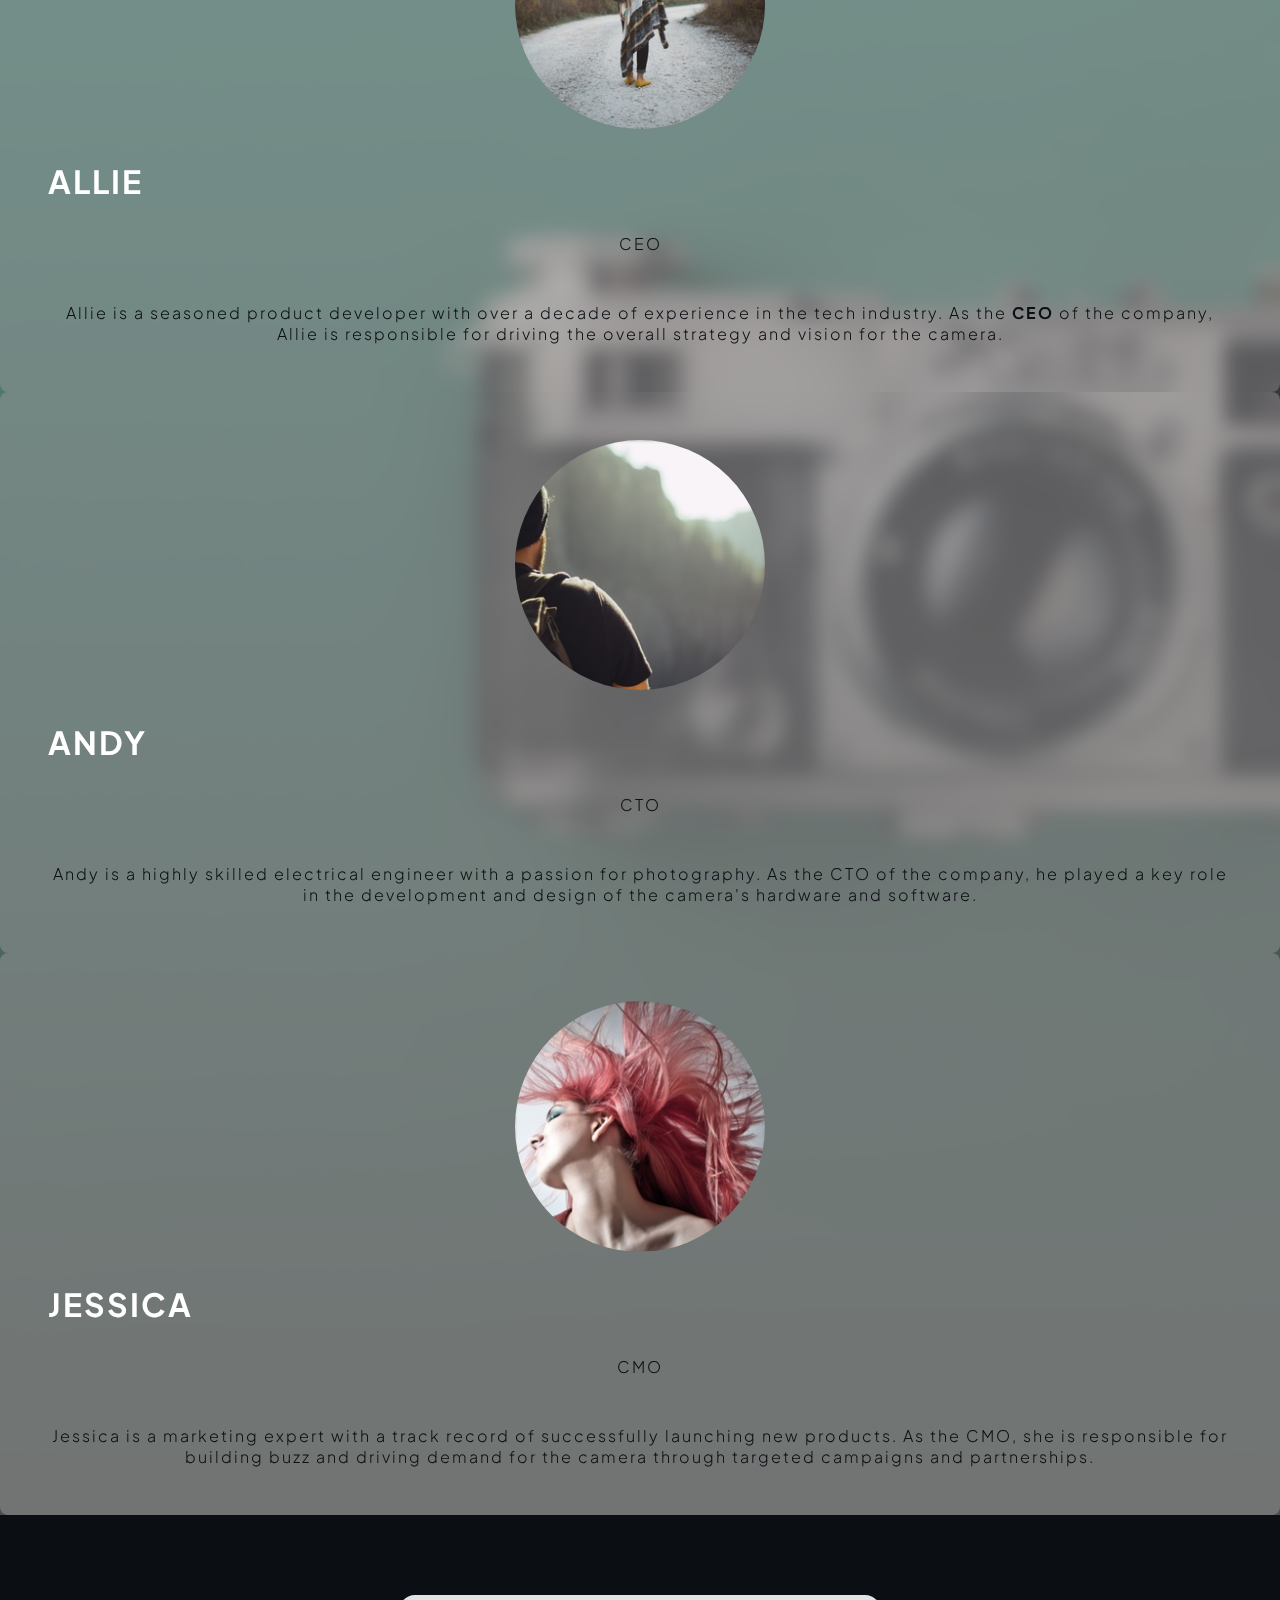
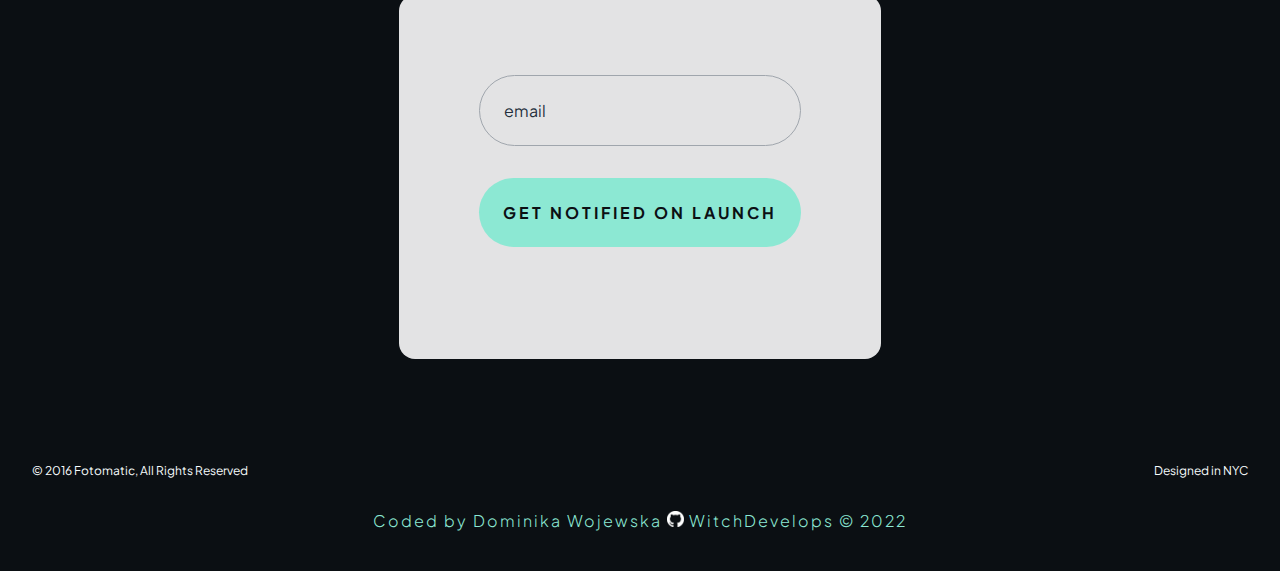
==== commit 8d90d1d7: "Many tweaks" ====
--- a/index.html
+++ b/index.html
@@ -56,7 +56,7 @@
         <p class="scale-in-center-d3">Sign up to get notified on launch on the <strong>Febuary
             2024</strong> release!
         </p>
-        <button class="scale-in-center-d4">sign up</button>
+        <a href="#sign-up"><button class="scale-in-center-d4">sign up</button></a>
       </hgroup>
     </section>
 
@@ -193,45 +193,54 @@
     <!-- About Us section -->
     <section id="about" class="content">
       <h2 class="section-title">About us</h2>
-      <h3 class="section-subtitle">At Fotomatic, our mission is to empower photographers of all levels to capture and
+      <p class="section-subtitle">At Fotomatic, our mission is to empower photographers of all levels to capture and
         share their unique perspectives with the world. We believe that everyone has the ability to create beautiful,
         meaningful
         photographs, and our goal is to provide the tools and technology to make that possible. Our team is dedicated to
         creating high-quality, innovative cameras that are easy to use and accessible to all. We are committed to
-        pushing the boundaries of what is possible with photography and inspiring others to do the same.</h3>
+        pushing the boundaries of what is possible with photography and inspiring others to do the same.</p>
       <div class="team-cards">
         <div class="person-card image-container">
           <img src="./resources/images/staff/jessica.png" alt="woman with pink hair" loading="lazy" />
-          <h4 class="person-name">Allie</h4>
+          <h3 class="person-name">Allie</h3>
           <p>CEO</p>
-          <h3>Allie is a seasoned product developer with over a decade of experience in the tech industry. As the
+          <p>Allie is a seasoned product developer with over a decade of experience in the tech industry. As the
             <strong>CEO</strong> of the company, Allie is responsible for driving the overall strategy and vision for
             the camera.
-          </h3>
+          </p>
         </div>
         <div class="person-card image-container">
           <img src="./resources/images/staff/andy.png"
             alt="man from behind, wearing a beanie and looking at a mountainrange" loading="lazy" />
-          <h4 class="person-name">Andy</h4>
+          <h3 class="person-name">Andy</h3>
           <p>CTO</p>
-          <h3>Andy is a highly skilled electrical engineer with a passion for photography. As the CTO of the company, he
-            played a key role in the development and design of the camera's hardware and software.</h3>
+          <p>Andy is a highly skilled electrical engineer with a passion for photography. As the CTO of the company, he
+            played a key role in the development and design of the camera's hardware and software.</p>
         </div>
         <div class="person-card image-container">
           <img src="./resources/images/staff/allie.png" alt="woman in a poncho, standing on a dirt road" loading="lazy" />
-          <h4 class="person-name">Jessica</h4>
+          <h3 class="person-name">Jessica</h3>
           <p>CMO</p>
-          <h3>Jessica is a marketing expert with a track record of successfully launching new products. As the CMO, she
+          <p>Jessica is a marketing expert with a track record of successfully launching new products. As the CMO, she
             is responsible for building buzz and driving demand for the camera through targeted campaigns and
-            partnerships.</h3>
+            partnerships.</p>
         </div>
       </div>
     </section>
 
     <!--second cta-->
     <!--fix it-->
-    <button>Get notified on launch</button>
-
+    <section id="sign-up">
+      <form>
+        <fieldset>
+          <label for="email" class="sr-only">email</label>
+        <input type="email" id="email" id="email" placeholder="email"/>
+        </fieldset>
+        
+      <button type="submit">Get notified on launch</button>
+  </form>
+    </section>
+    
   </main>
   <!-- Footer -->
   <footer>
--- a/resources/css/style.css
+++ b/resources/css/style.css
@@ -550,23 +550,12 @@
   width: 100vw;
   background-image:
     linear-gradient(to bottom, rgba(136, 173, 215, 0), rgba(74, 74, 74, 0.9)),
-    url('../images/pexels-alex-andrews-1203803.jpg');
+    url('../images/pexels-alex-andrews-1983037.jpg');
   background-repeat: no-repeat;
   background-size: cover;
-  color: white;
-}
-
-@media screen and (min-width: 430px) {
-  #about {
-    padding: 4rem 0;
-  }
-}
-
-
-#about h3 {
-
-  margin: 2rem auto 3.5rem auto;
-}
+  color: var(--off-black);
+}
+
 
 /* flex container */
 .team-cards {
@@ -574,18 +563,9 @@
   flex-direction: column;
   align-content: center;
   align-items: center;
-  width: 70%;
   margin: auto;
 }
 
-
-@media screen and (min-width: 430px) {
-  .team-cards {
-    flex-direction: row;
-    justify-content: space-around;
-    gap: 3rem;
-  }
-}
 
 .person-card {
   background-color: rgba(151, 151, 151, 0.5);
@@ -593,8 +573,6 @@
   backdrop-filter: blur(10px);
   border-radius: 8px;
   padding: 3rem;
-  height: 470px;
-  width: 30%;
 }
 
 .person-card img {
@@ -623,37 +601,59 @@
 }
 
 
-
-
-
-/* ipad!!! 
-
-@media screen and (min-width: 430px) {
-  .person-card {
-    padding: 2rem;
-    width: 30%;
-  }
-}
-
-#about .team-cards .person-card h3 {
-  text-align: left;
-  margin-top: 1.5rem;
-  font-size: 1rem;
-}
-
-p {
-  margin-top: 2rem;
-} */
+/* sign-up section */
+
+#sign-up {
+  background-color: var(--off-black);
+  display: grid;
+  justify-content: center;
+  align-content: center;
+  padding: 5rem;
+}
+
+.sr-only {
+  display: none;
+}
+
+form {
+  display: grid;
+  justify-content: center;
+  align-content: center;
+  background-color: var(--grey-light);
+  padding: 5rem;
+  color: var(--off-black);
+  border-radius: 16px;
+}
+
+fieldset {
+  display: flex;
+  flex-direction: column;
+  align-items: center;
+}
+
+input {
+  background-color: var(--grey-light);
+  color: var(--grey-v-dark);
+  padding: 1.5rem;
+  border: solid 1px var(--grey-dark);
+  border-radius: 999px;
+  width: 100%;
+}
+
+form button {
+  width: 100%;
+}
+
 
 /* Footer */
 
 footer {
-  background-color: var(--darkest-brown);
+  background-color: var(--off-black);
   padding: 1.5rem 2rem;
 }
 
 footer .content {
-  color: white;
+  color: var(--off-white);
   display: flex;
   font-size: .75rem;
   padding-bottom: 1rem;
@@ -664,26 +664,16 @@
 }
 
 footer p {
-  color: white;
+  color: var(--accent);
   text-align: center;
   padding: 1rem;
-}
-
-footer a {
-  color: white;
 }
 
 footer a:hover,
 footer a:active {
-  color: var(--lightest-brown);
+  color: var(--accent-hover);
 }
 
 #GitHub-logo {
   height: 1rem;
-}
-
-@media only screen and (min-width: 760px) {
-  footer .content {
-    font-size: .625rem;
-  }
 }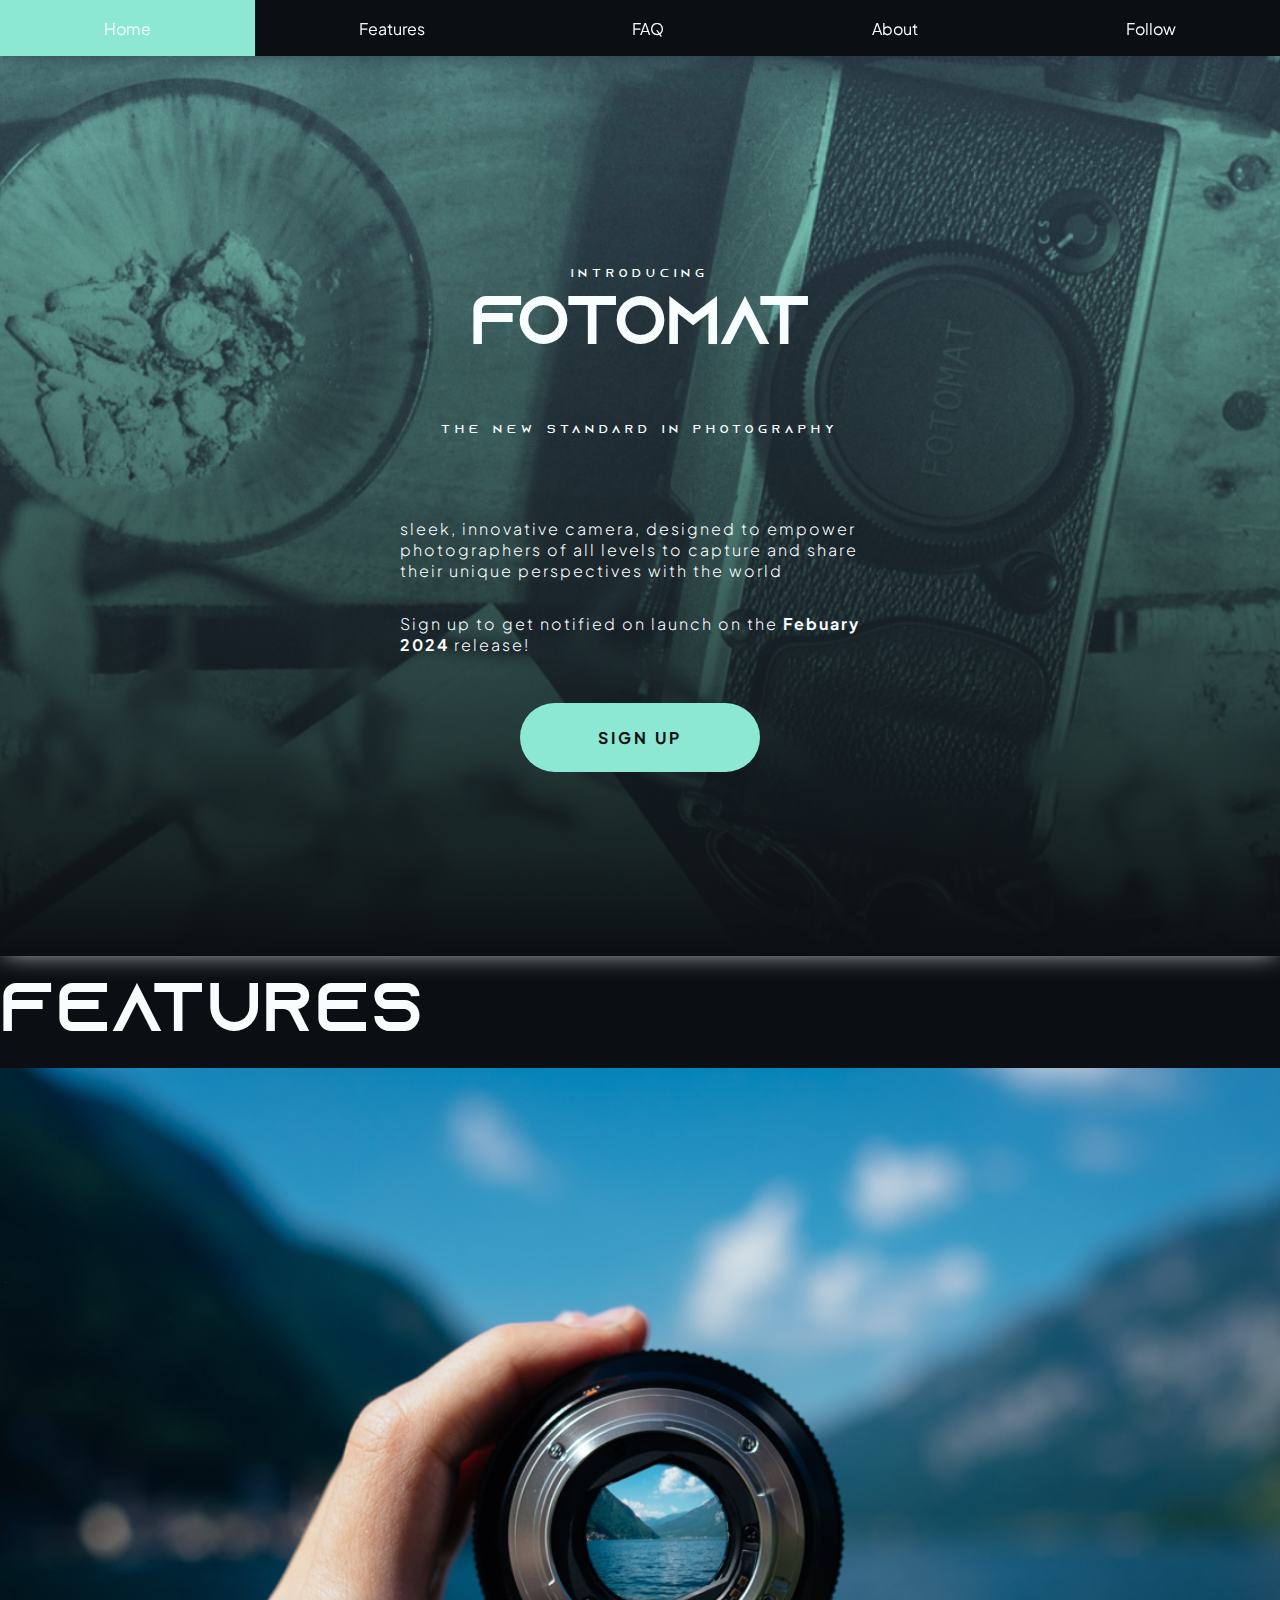
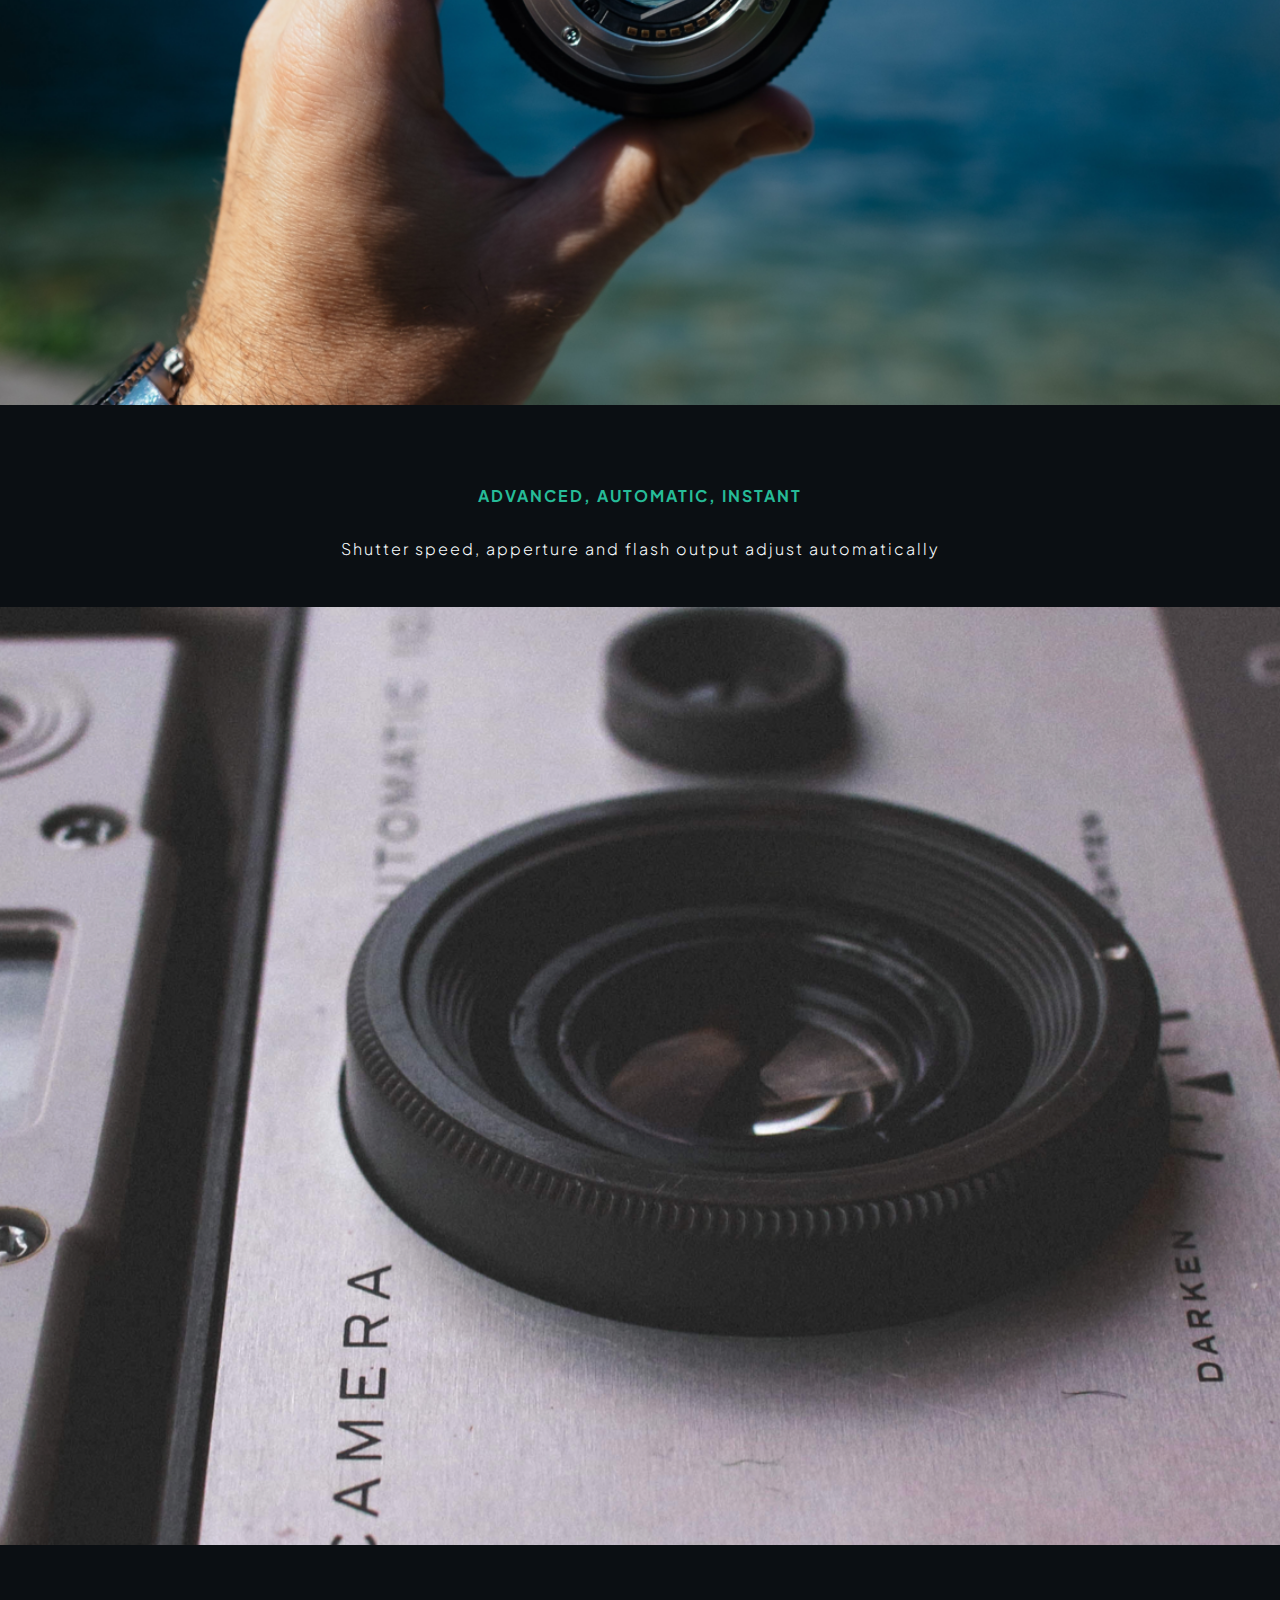
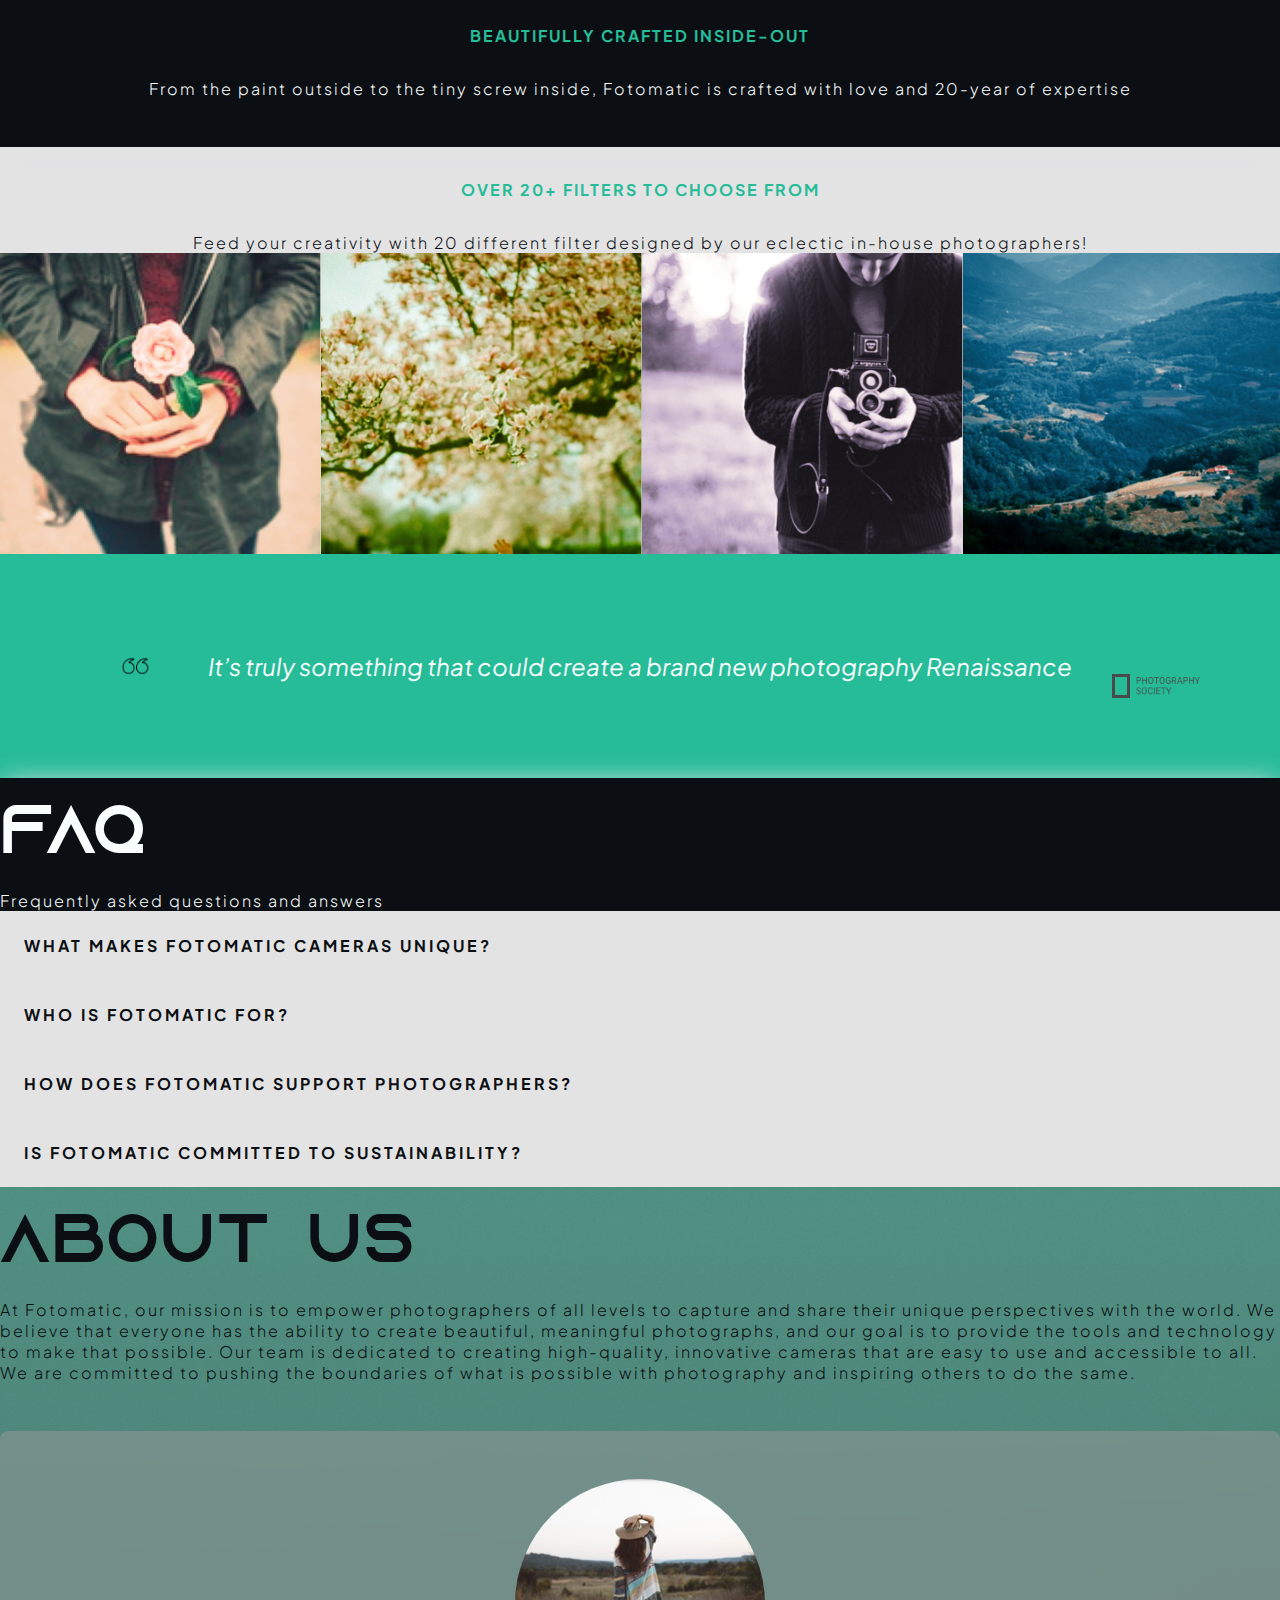
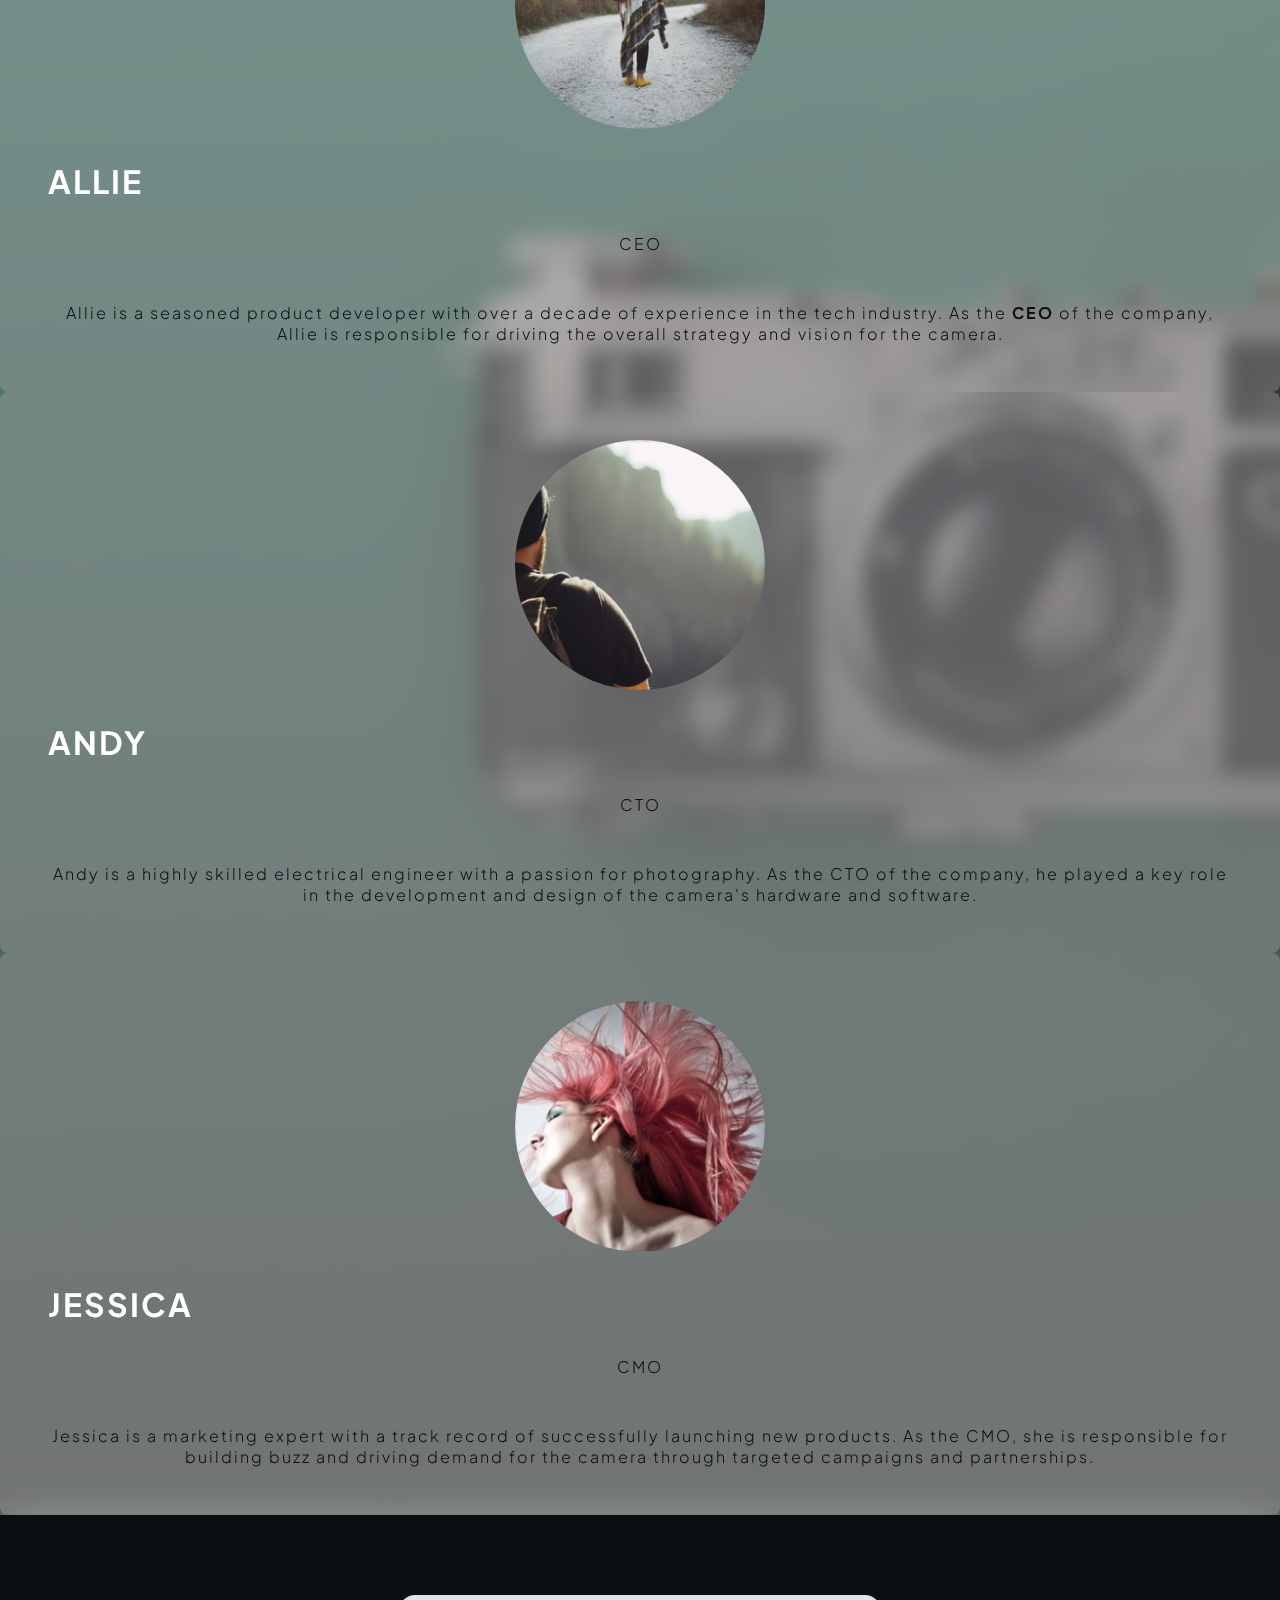
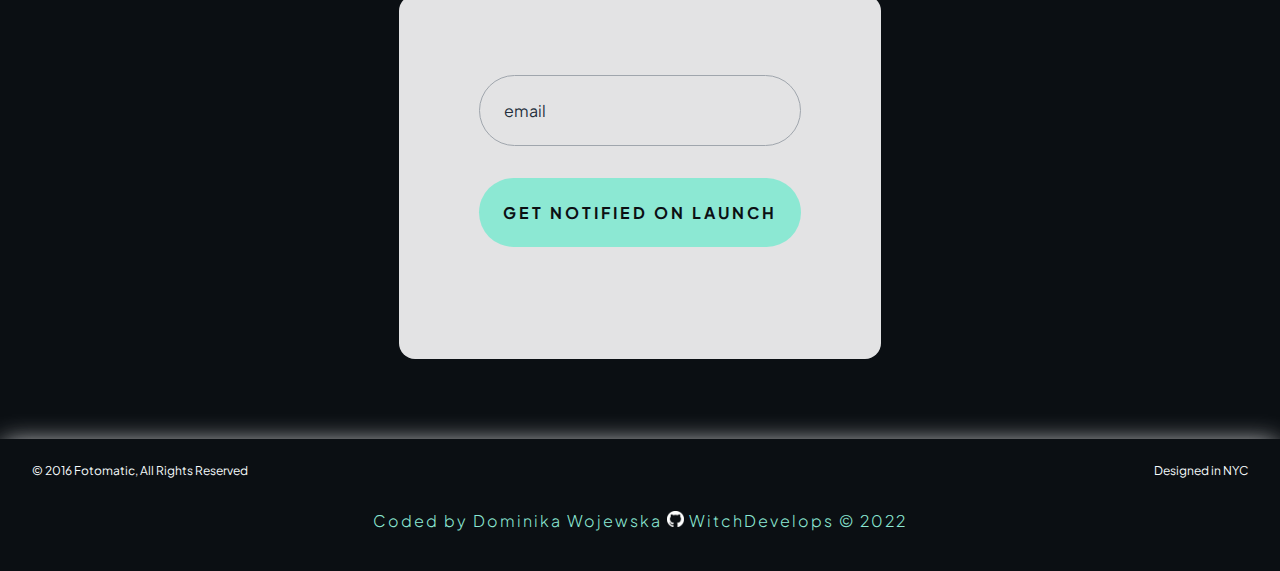
==== commit bf2f12df: "Box shadow effects" ====
--- a/index.html
+++ b/index.html
@@ -18,7 +18,7 @@
 </head>
 
 <body>
-  
+
 
   <!-- Top navbar -->
   <header>
@@ -58,6 +58,8 @@
         </p>
         <a href="#sign-up"><button class="scale-in-center-d4">sign up</button></a>
       </hgroup>
+      <!--add the chevron thingy, make it off white-->
+      <img src="" />
     </section>
 
     <!-- Features Section -->
@@ -67,7 +69,7 @@
         <figure>
           <div class="image-container">
             <img src="./resources/images/feature-1.png"
-              alt="camera lens being held in a way one can look inside and see the shutter" loading="lazy"/>
+              alt="camera lens being held in a way one can look inside and see the shutter" loading="lazy" />
           </div>
           <figcaption class="content">
             <h3 class="focus-in-contract on-scroll">Advanced, automatic, instant</h3>
@@ -80,7 +82,7 @@
         <figure>
           <div class="image-container">
             <img src="./resources/images/feature-2.png"
-              alt="closeup of the camera lens that shows premium craftsmanship" loading="lazy"/>
+              alt="closeup of the camera lens that shows premium craftsmanship" loading="lazy" />
           </div>
           <figcaption class="content">
             <h3 class="focus-in-contract on-scroll">Beautifully crafted inside-out</h3>
@@ -102,30 +104,33 @@
       <div class="images-container">
         <figure class="image-container">
           <img src="./resources/images/filter-1.png"
-            alt="example of filter 1, looks more soft and rosy. Focus on female hands holding a rose" loading="lazy"/>
+            alt="example of filter 1, looks more soft and rosy. Focus on female hands holding a rose" loading="lazy" />
         </figure>
         <figure class="image-container">
-          <img src="./resources/images/filter-2.png" alt="example of filter 2, cherry blossom" loading="lazy"/>
+          <img src="./resources/images/filter-2.png" alt="example of filter 2, cherry blossom" loading="lazy" />
         </figure>
         <figure class="image-container">
           <img src="./resources/images/filter-3.png"
-            alt="example of filter 3, purplish tint, man holding a vintage camera" loading="lazy"/>
+            alt="example of filter 3, purplish tint, man holding a vintage camera" loading="lazy" />
         </figure>
         <figure class="image-container extra">
-          <img src="./resources/images/filter-4.png" alt="example of filter 4, bluish mountain landscape" loading="lazy"/>
+          <img src="./resources/images/filter-4.png" alt="example of filter 4, bluish mountain landscape"
+            loading="lazy" />
         </figure>
       </div>
     </section>
 
     <!-- Quotes Section -->
     <section id="quotes-section">
-      <img id="quotation-icon" src="./resources/images/quote-open.png" alt="opening quotation mark icon" loading="lazy"/>
+      <img id="quotation-icon" src="./resources/images/quote-open.png" alt="opening quotation mark icon"
+        loading="lazy" />
       <blockquote>
         It’s truly something that could create a brand new photography Renaissance
       </blockquote>
       <img id="photo-society-logo" src="./resources/images/photography-logo.png"
         alt="logo of the Photography Society" />
-      <img id="quotation-background" src="./resources/images/quote-close.png" alt="closed quotation mark" aria-hidden loading="lazy"/>
+      <img id="quotation-background" src="./resources/images/quote-close.png" alt="closed quotation mark" aria-hidden
+        loading="lazy" />
     </section>
 
     <!--FAQ section-->
@@ -218,7 +223,8 @@
             played a key role in the development and design of the camera's hardware and software.</p>
         </div>
         <div class="person-card image-container">
-          <img src="./resources/images/staff/allie.png" alt="woman in a poncho, standing on a dirt road" loading="lazy" />
+          <img src="./resources/images/staff/allie.png" alt="woman in a poncho, standing on a dirt road"
+            loading="lazy" />
           <h3 class="person-name">Jessica</h3>
           <p>CMO</p>
           <p>Jessica is a marketing expert with a track record of successfully launching new products. As the CMO, she
@@ -229,18 +235,17 @@
     </section>
 
     <!--second cta-->
-    <!--fix it-->
     <section id="sign-up">
       <form>
         <fieldset>
           <label for="email" class="sr-only">email</label>
-        <input type="email" id="email" id="email" placeholder="email"/>
+          <input type="email" id="email" id="email" placeholder="email" />
         </fieldset>
-        
-      <button type="submit">Get notified on launch</button>
-  </form>
-    </section>
-    
+
+        <button type="submit">Get notified on launch</button>
+      </form>
+    </section>
+
   </main>
   <!-- Footer -->
   <footer>
@@ -251,7 +256,8 @@
     <p>Coded by Dominika Wojewska
       <a href="https://github.com/WitchDevelops" target="_blank" rel="noreferrer noopener">
         <span>
-          <img id="GitHub-logo" src="./resources/images/pngfind.com-github-logo-png-1766942.png" alt="GitHub logo" loading="lazy" />
+          <img id="GitHub-logo" src="./resources/images/pngfind.com-github-logo-png-1766942.png" alt="GitHub logo"
+            loading="lazy" />
         </span> WitchDevelops
       </a> © 2022
     </p>
--- a/resources/css/style.css
+++ b/resources/css/style.css
@@ -36,6 +36,8 @@
   color: var(--off-white);
   background-color: var(--grey-light);
   scroll-behavior: smooth;
+  scroll-snap-stop: always;
+  scroll-snap-type: y mandatory;
   overflow-x: hidden;
 }
 
@@ -193,7 +195,8 @@
 
 button {
   padding: 1.5rem;
-  margin: 2rem 0;
+  display: block;
+  margin: 2rem auto;
   width: 15rem;
   font-size: 1rem;
   letter-spacing: 3px;
@@ -204,7 +207,7 @@
   color: var(--off-black);
   border: none;
   border-radius: 99px;
-  transition: all ease-in-out 500ms;
+  transition: all ease-in-out 100ms;
 }
 
 button:hover,
@@ -315,6 +318,12 @@
 
 /********************** sections **********************/
 
+section {
+  -webkit-box-shadow: 0px 0px 24px -4px rgba(227, 227, 228, 1);
+  -moz-box-shadow: 0px 0px 24px -4px rgba(227, 227, 228, 1);
+  box-shadow: 0px 0px 24px -4px rgba(227, 227, 228, 1);
+}
+
 /* hero section */
 hgroup {
   width: 80vw;
@@ -324,7 +333,6 @@
 hgroup p {
   margin: 2rem auto;
   max-width: 40ch;
-
 }
 
 p:nth-last-child(2) {
@@ -503,6 +511,9 @@
 
 #FAQ {
   background-color: var(--off-black);
+  -webkit-box-shadow: 0px 0px 24px -4px rgba(227, 227, 228, 1);
+  -moz-box-shadow: 0px 0px 24px -4px rgba(227, 227, 228, 1);
+  box-shadow: 0px 0px 24px -4px rgba(227, 227, 228, 1);
 }
 
 
@@ -554,6 +565,9 @@
   background-repeat: no-repeat;
   background-size: cover;
   color: var(--off-black);
+  -webkit-box-shadow: 0px 0px 24px -4px rgba(227, 227, 228, 1);
+  -moz-box-shadow: 0px 0px 24px -4px rgba(227, 227, 228, 1);
+  box-shadow: 0px 0px 24px -4px rgba(227, 227, 228, 1);
 }
 
 
@@ -650,6 +664,9 @@
 footer {
   background-color: var(--off-black);
   padding: 1.5rem 2rem;
+  -webkit-box-shadow: 0px 0px 24px -4px rgba(227, 227, 228, 1);
+  -moz-box-shadow: 0px 0px 24px -4px rgba(227, 227, 228, 1);
+  box-shadow: 0px 0px 24px -4px rgba(227, 227, 228, 1);
 }
 
 footer .content {
@@ -670,6 +687,7 @@
 }
 
 footer a:hover,
+footer a:focus,
 footer a:active {
   color: var(--accent-hover);
 }
